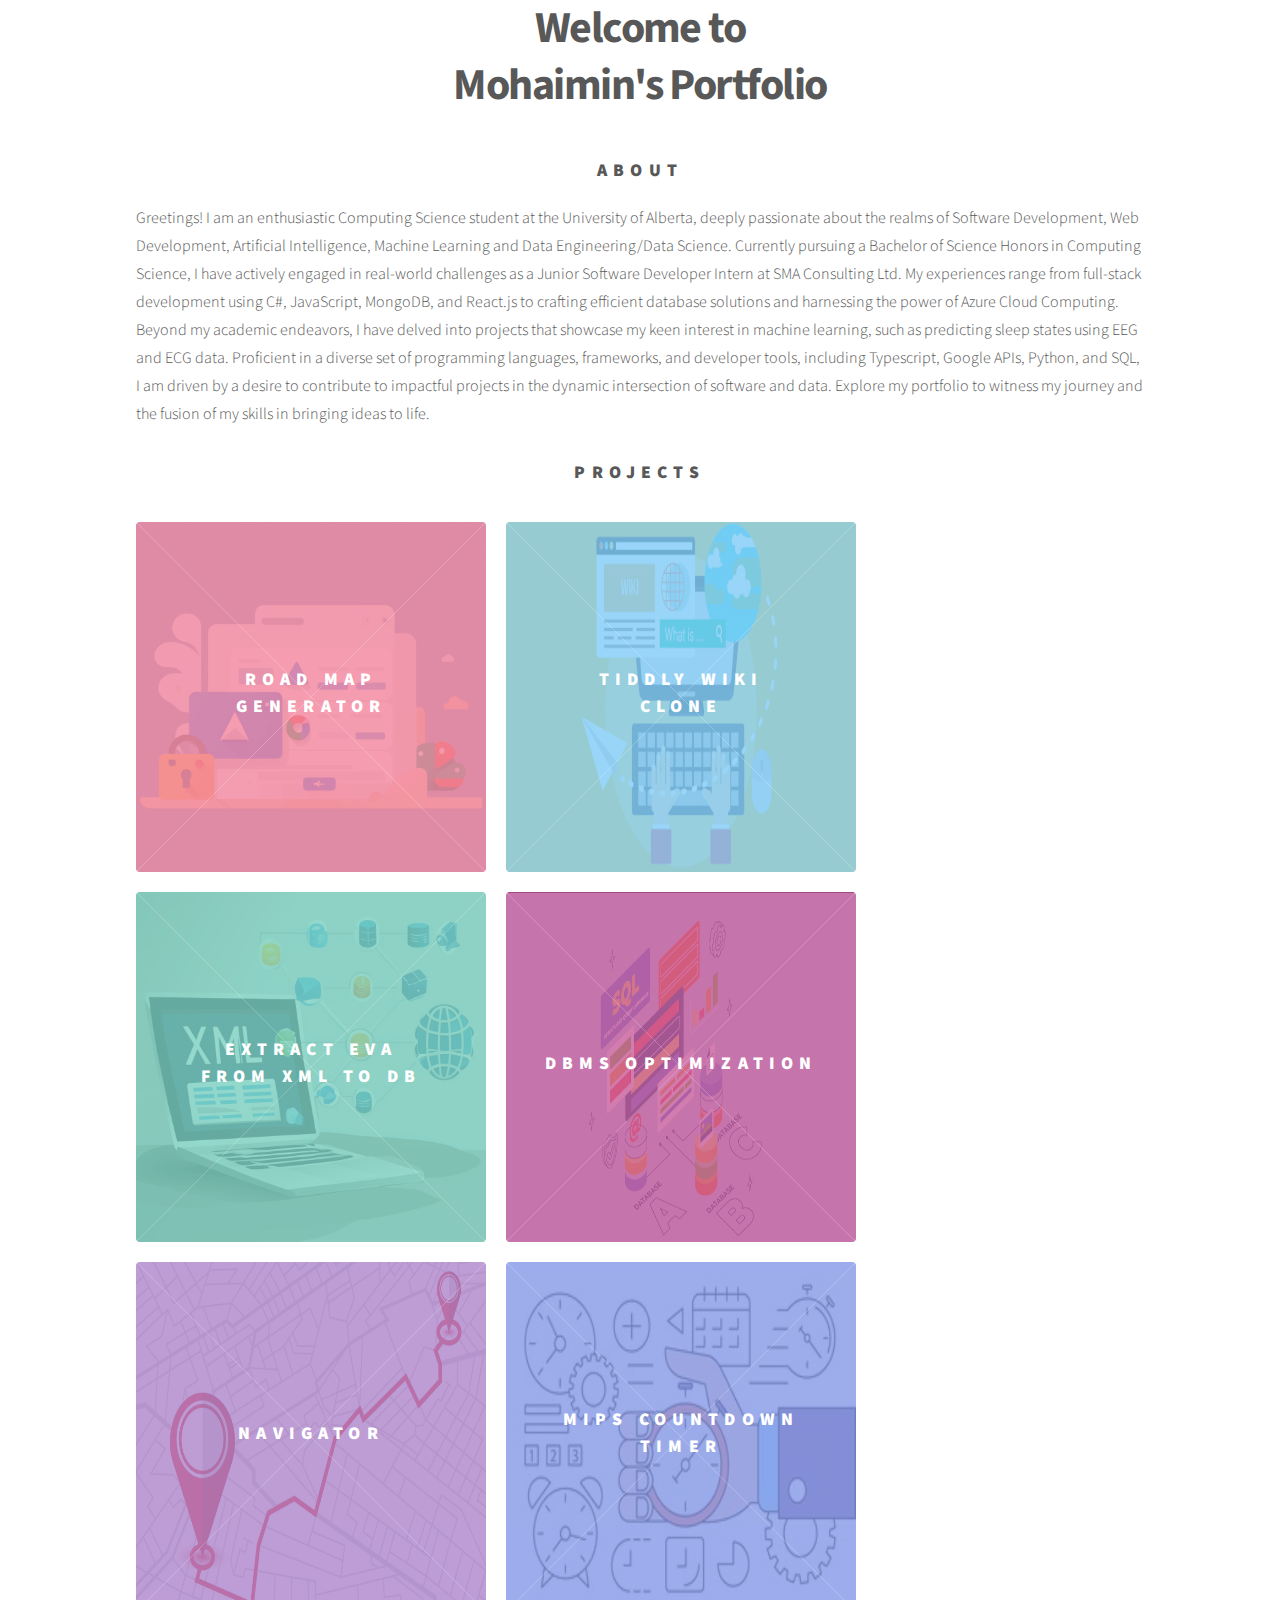
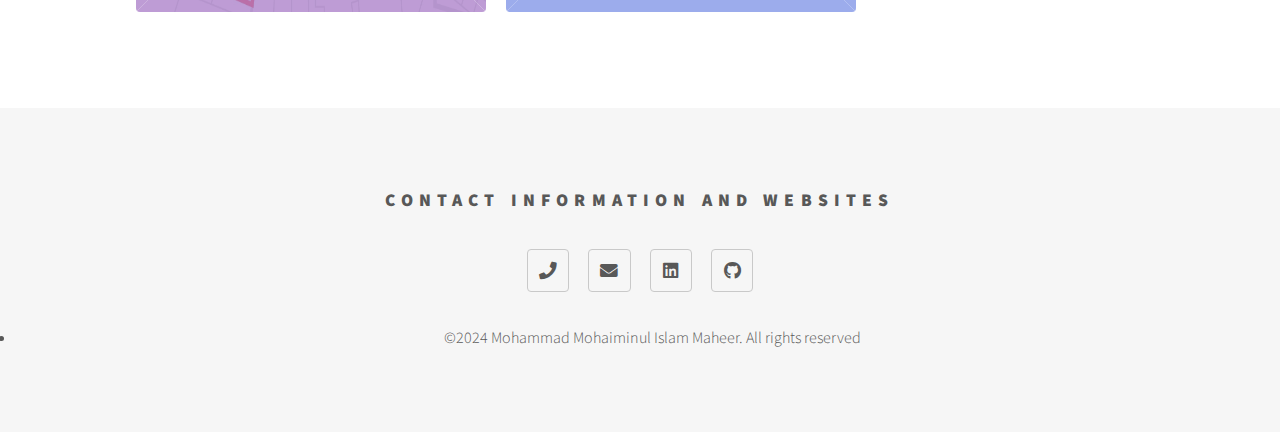
==== index.html @ c7b0212c "Add files via upload" ====
<!DOCTYPE HTML>
<html>
	<head>
		<title>Mohaimin's Portfolio</title>
		<meta charset="utf-8" />
		<meta name="viewport" content="width=device-width, initial-scale=1, user-scalable=no" />
		<link rel="stylesheet" href="assets/css/main.css" />
		<noscript><link rel="stylesheet" href="assets/css/noscript.css" /></noscript>
	</head>
	<body class="is-preload">
		<!-- Wrapper -->
			<div id="wrapper">
				<!-- Main -->
					<div id="main">
						<div class="inner">
							<header>
								<h1><center>Welcome to<br />
									Mohaimin's Portfolio</center></h1>
								<h2><center>About</center></h2>
								<p>
									Greetings! I am an enthusiastic Computing Science student at the University of Alberta, deeply passionate 
									about the realms of Software Development, Web Development, Artificial Intelligence,  Machine Learning and 
									Data Engineering/Data Science. Currently pursuing a Bachelor of Science Honors in Computing Science, I have 
									actively engaged in real-world challenges as a Junior Software Developer Intern at SMA Consulting Ltd. My 
									experiences range from full-stack development using C#, JavaScript, MongoDB, and React.js to crafting 
									efficient database solutions and harnessing the power of Azure Cloud Computing. Beyond my academic endeavors, 
									I have delved into projects that showcase my keen interest in machine learning, such as predicting sleep 
									states using EEG and ECG data. Proficient in a diverse set of programming languages, frameworks, and 
									developer tools, including Typescript, Google APIs, Python, and SQL, I am driven by a desire to contribute 
									to impactful projects in the dynamic intersection of software and data. Explore my portfolio to witness my 
									journey and the fusion of my skills in bringing ideas to life.</p>
							</header>
							<header>
								<h2><center>Projects</center></h2>
							</header>
							<section class="tiles">
								<article class="style1" style="width:350px">
									<span class="image">
										<img src="images/RoadMap1.jpeg" alt=""  height="350"/>
									</span>
									<a href="roadMap.html">
										<h2>Road Map <br />Generator</h2>
										<div class="content">
											<p> 
												This project aims to create a presentable Project Planning RoadMap on Google Slides by 
												formatting raw data from Google Sheets and extracting the necessary information. <br /> 
												Technologies: Typescript, Google API, Google OAuth, Google Marketplace, and Google Add-On.
											</p>
										</div>
									</a>
								</article>
								<article class="style2" style="width:350px">
									<span class="image">
										<img src="images/tiddlyWiki.jpeg" alt="" height="350"/>
									</span>
									<a href="tiddlyWikiClone.html">
										<h2>Tiddly Wiki <br />Clone</h2>
										<div class="content">
											<p> 
												This project involved hosting two Tiddly Wikis, a personal wiki, and a non-linear notebook, on 
												an Azure Web App. Additionally, it included automating the cloning of updates from one wiki to 
												another using a C# script. <br /> Technologies: Tiddly Wiki, Azure, C#, and the .Net framework.
											</p>
										</div>
									</a>
								</article>
								<article class="style3" style="width:350px">
									<span class="image">
										<img src="images/XMLtoDB2.jpeg" alt=""  height="350"/>
									</span>
									<a href="XMLtoDB.html">
										<h2>Extract EVA <br /> From XML To DB</h2>
										<div class="content">
											<p>
												This project focused on extracting Earned Value Analysis (EVA) from XML project files generated 
												by the Simphony App. Subsequently, the EVA data is stored in Azure Cosmos DB, accessible to 
												Azure Web Apps through a C# script.  <br /> Technologies: Technologies: C#, XML, Cosmos DB, and 
												Mongo DB API.
											</p>
										</div>
									</a>
								</article>
								<article class="style4" style="width:350px">
									<span class="image">
										<img src="images/DbmsOptimization.jpeg" alt="" height="350"/>
									</span>
									<a href="DBMSOptimisation.html">
										<h2>DBMS Optimization</h2>
										<div class="content">
											<p>
												This Database and File Management project implemented SQL for four scenarios using Python, 
												testing at uninformed, self-optimized, and user-optimized levels across three databases. 
												Subsequent data visualizations were generated from the results. <br /> Technologies: Python, 
												Sqlite3, SQL and Optimization Techiques.
											</p>
										</div>
									</a>
								</article>
								<article class="style5" style="width:350px">
									<span class="image">
										<img src="images/gps-navigator-map.jpeg" alt="" height="350"/>
									</span>
									<a href="#">
										<h2>Navigator</h2>
										<div class="content">
											<p>In Progress...</p>
										</div>
									</a>
								</article>
								<article class="style6" style="width:350px">
									<span class="image">
										<img src="images/countdown.jpeg" alt="" height="350"/>
									</span>
									<a href="#">
										<h2>MIPS Countdown Timer</h2>
										<div class="content">
											<p>In Progress..</p>
										</div>
									</a>
								</article>
							</section>
						</div>
					</div>

				<!-- Footer -->
					<footer id="footer">
						<center>
						<div class="inner">
							<section>
								<h2>Contact Information And Websites</h2>
								<ul class="icons">
									<li><a href="tel:+17806953570" class="icon solid style2 fa-phone"><span class="label">Phone</span></a></li>
									<li><a href="mailto:mmaheer@ualberta.ca" class="icon solid style2 fa-envelope"><span class="label">Email</span></a></li>
									<li><a href="http://www.linkedin.com/in/mmaheer" class="icon brands style2 fa-linkedin"><span class="label">LinkedIn</span></a></li>
									<li><a href="https://github.com/Maheer1207" class="icon brands style2 fa-github"><span class="label">GitHub</span></a></li>
								</ul>
							</section>
							<ul class="copyright">
								<li>&copy;2024 Mohammad Mohaiminul Islam Maheer. All rights reserved</li>
							</ul>
						</center>
						</div>
					</footer>

			</div>

		<!-- Scripts -->
			<script src="assets/js/jquery.min.js"></script>
			<script src="assets/js/browser.min.js"></script>
			<script src="assets/js/breakpoints.min.js"></script>
			<script src="assets/js/util.js"></script>
			<script src="assets/js/main.js"></script>

	</body>
</html>
---- assets/css/main.css ----
@import url(fontawesome-all.min.css);
@import url("https://fonts.googleapis.com/css?family=Source+Sans+Pro:300,700,900");

/*
	Phantom by HTML5 UP
	html5up.net | @ajlkn
	Free for personal and commercial use under the CCA 3.0 license (html5up.net/license)
*/

html, body, div, span, applet, object,
iframe, h1, h2, h3, h4, h5, h6, p, blockquote,
pre, a, abbr, acronym, address, big, cite,
code, del, dfn, em, img, ins, kbd, q, s, samp,
small, strike, strong, sub, sup, tt, var, b,
u, i, center, dl, dt, dd, ol, ul, li, fieldset,
form, label, legend, table, caption, tbody,
tfoot, thead, tr, th, td, article, aside,
canvas, details, embed, figure, figcaption,
footer, header, hgroup, menu, nav, output, ruby,
section, summary, time, mark, audio, video {
	margin: 0;
	padding: 0;
	border: 0;
	font-size: 100%;
	font: inherit;
	vertical-align: baseline;}

article, aside, details, figcaption, figure,
footer, header, hgroup, menu, nav, section {
	display: block;}

body {
	line-height: 1;
}

ol, ul {
	list-style: none;
}

blockquote, q {
	quotes: none;
}

	blockquote:before, blockquote:after, q:before, q:after {
		content: '';
		content: none;
	}

table {
	border-collapse: collapse;
	border-spacing: 0;
}

body {
	-webkit-text-size-adjust: none;
}

mark {
	background-color: transparent;
	color: inherit;
}

input::-moz-focus-inner {
	border: 0;
	padding: 0;
}

input, select, textarea {
	-moz-appearance: none;
	-webkit-appearance: none;
	-ms-appearance: none;
	appearance: none;
}

/* Basic */

	@-ms-viewport {
		width: device-width;
	}

	body {
		-ms-overflow-style: scrollbar;
	}

	@media screen and (max-width: 480px) {

		html, body {
			min-width: 320px;
		}

	}

	html {
		box-sizing: border-box;
	}

	*, *:before, *:after {
		box-sizing: inherit;
	}

	body {
		background: #ffffff;
	}

		body.is-preload *, body.is-preload *:before, body.is-preload *:after {
			-moz-animation: none !important;
			-webkit-animation: none !important;
			-ms-animation: none !important;
			animation: none !important;
			-moz-transition: none !important;
			-webkit-transition: none !important;
			-ms-transition: none !important;
			transition: none !important;
		}

/* Type */

	body, input, select, textarea {
		color: #585858;
		font-family: "Source Sans Pro", Helvetica, sans-serif;
		font-size: 16pt;
		font-weight: 300;
		line-height: 1.75;
	}

		@media screen and (max-width: 1680px) {

			body, input, select, textarea {
				font-size: 14pt;
			}

		}

		@media screen and (max-width: 1280px) {

			body, input, select, textarea {
				font-size: 12pt;
			}

		}

	a {
		-moz-transition: border-bottom-color 0.2s ease, color 0.2s ease;
		-webkit-transition: border-bottom-color 0.2s ease, color 0.2s ease;
		-ms-transition: border-bottom-color 0.2s ease, color 0.2s ease;
		transition: border-bottom-color 0.2s ease, color 0.2s ease;
		text-decoration: none;
		color: #585858;
		border-bottom: dotted 1px rgba(88, 88, 88, 0.5);
	}

		a:hover {
			border-bottom-color: transparent;
			color: #f2849e !important;
		}

	strong, b {
		font-weight: 900;
	}

	em, i {
		font-style: italic;
	}

	p {
		margin: 0 0 2em 0;
	}

	h1 {
		font-size: 2.75em;
		font-weight: 700;
		line-height: 1.3;
		margin: 0 0 1em 0;
		letter-spacing: -0.035em;
	}

		h1 a {
			color: inherit;
		}

		@media screen and (max-width: 736px) {

			h1 {
				font-size: 2em;
				margin: 0 0 1em 0;
			}

		}

		@media screen and (max-width: 360px) {

			h1 {
				font-size: 1.75em;
			}

		}

	h2, h3, h4, h5, h6 {
		font-weight: 900;
		line-height: 1.5;
		margin: 0 0 2em 0;
		text-transform: uppercase;
		letter-spacing: 0.35em;
	}

		h2 a, h3 a, h4 a, h5 a, h6 a {
			color: inherit;
		}

	h2 {
		font-size: 1.1em;
	}

	h3 {
		font-size: 1em;
	}

	h4 {
		font-size: 0.8em;
	}

	h5 {
		font-size: 0.8em;
	}

	h6 {
		font-size: 0.8em;
	}

	@media screen and (max-width: 980px) {

		h1 br, h2 br, h3 br, h4 br, h5 br, h6 br {
			display: none;
		}

	}

	@media screen and (max-width: 736px) {

		h2 {
			font-size: 1em;
		}

		h3 {
			font-size: 0.8em;
		}

	}

	sub {
		font-size: 0.8em;
		position: relative;
		top: 0.5em;
	}

	sup {
		font-size: 0.8em;
		position: relative;
		top: -0.5em;
	}

	blockquote {
		border-left: solid 4px #c9c9c9;
		font-style: italic;
		margin: 0 0 2em 0;
		padding: 0.5em 0 0.5em 2em;
	}

	code {
		background: rgba(144, 144, 144, 0.075);
		border-radius: 4px;
		border: solid 1px #c9c9c9;
		font-family: "Courier New", monospace;
		font-size: 0.9em;
		margin: 0 0.25em;
		padding: 0.25em 0.65em;
	}

	pre {
		-webkit-overflow-scrolling: touch;
		font-family: "Courier New", monospace;
		font-size: 0.9em;
		margin: 0 0 2em 0;
	}

		pre code {
			display: block;
			line-height: 1.75;
			padding: 1em 1.5em;
			overflow-x: auto;
		}

	hr {
		border: 0;
		border-bottom: solid 1px #c9c9c9;
		margin: 2em 0;
	}

		hr.major {
			margin: 3em 0;
		}

	.align-left {
		text-align: left;
	}

	.align-center {
		text-align: center;
	}

	.align-right {
		text-align: right;
	}

/* Row */

	.row {
		display: flex;
		flex-wrap: wrap;
		box-sizing: border-box;
		align-items: stretch;
	}

		.row > * {
			box-sizing: border-box;
		}

		.row.gtr-uniform > * > :last-child {
			margin-bottom: 0;
		}

		.row.aln-left {
			justify-content: flex-start;
		}

		.row.aln-center {
			justify-content: center;
		}

		.row.aln-right {
			justify-content: flex-end;
		}

		.row.aln-top {
			align-items: flex-start;
		}

		.row.aln-middle {
			align-items: center;
		}

		.row.aln-bottom {
			align-items: flex-end;
		}

		.row > .imp {
			order: -1;
		}

		.row > .col-1 {
			width: 8.33333%;
		}

		.row > .off-1 {
			margin-left: 8.33333%;
		}

		.row > .col-2 {
			width: 16.66667%;
		}

		.row > .off-2 {
			margin-left: 16.66667%;
		}

		.row > .col-3 {
			width: 25%;
		}

		.row > .off-3 {
			margin-left: 25%;
		}

		.row > .col-4 {
			width: 33.33333%;
		}

		.row > .off-4 {
			margin-left: 33.33333%;
		}

		.row > .col-5 {
			width: 41.66667%;
		}

		.row > .off-5 {
			margin-left: 41.66667%;
		}

		.row > .col-6 {
			width: 50%;
		}

		.row > .off-6 {
			margin-left: 50%;
		}

		.row > .col-7 {
			width: 58.33333%;
		}

		.row > .off-7 {
			margin-left: 58.33333%;
		}

		.row > .col-8 {
			width: 66.66667%;
		}

		.row > .off-8 {
			margin-left: 66.66667%;
		}

		.row > .col-9 {
			width: 75%;
		}

		.row > .off-9 {
			margin-left: 75%;
		}

		.row > .col-10 {
			width: 83.33333%;
		}

		.row > .off-10 {
			margin-left: 83.33333%;
		}

		.row > .col-11 {
			width: 91.66667%;
		}

		.row > .off-11 {
			margin-left: 91.66667%;
		}

		.row > .col-12 {
			width: 100%;
		}

		.row > .off-12 {
			margin-left: 100%;
		}

		.row.gtr-0 {
			margin-top: 0;
			margin-left: 0em;
		}

			.row.gtr-0 > * {
				padding: 0 0 0 0em;
			}

			.row.gtr-0.gtr-uniform {
				margin-top: 0em;
			}

				.row.gtr-0.gtr-uniform > * {
					padding-top: 0em;
				}

		.row.gtr-25 {
			margin-top: 0;
			margin-left: -0.5em;
		}

			.row.gtr-25 > * {
				padding: 0 0 0 0.5em;
			}

			.row.gtr-25.gtr-uniform {
				margin-top: -0.5em;
			}

				.row.gtr-25.gtr-uniform > * {
					padding-top: 0.5em;
				}

		.row.gtr-50 {
			margin-top: 0;
			margin-left: -1em;
		}

			.row.gtr-50 > * {
				padding: 0 0 0 1em;
			}

			.row.gtr-50.gtr-uniform {
				margin-top: -1em;
			}

				.row.gtr-50.gtr-uniform > * {
					padding-top: 1em;
				}

		.row {
			margin-top: 0;
			margin-left: -2em;
		}

			.row > * {
				padding: 0 0 0 2em;
			}

			.row.gtr-uniform {
				margin-top: -2em;
			}

				.row.gtr-uniform > * {
					padding-top: 2em;
				}

		.row.gtr-150 {
			margin-top: 0;
			margin-left: -3em;
		}

			.row.gtr-150 > * {
				padding: 0 0 0 3em;
			}

			.row.gtr-150.gtr-uniform {
				margin-top: -3em;
			}

				.row.gtr-150.gtr-uniform > * {
					padding-top: 3em;
				}

		.row.gtr-200 {
			margin-top: 0;
			margin-left: -4em;
		}

			.row.gtr-200 > * {
				padding: 0 0 0 4em;
			}

			.row.gtr-200.gtr-uniform {
				margin-top: -4em;
			}

				.row.gtr-200.gtr-uniform > * {
					padding-top: 4em;
				}

		@media screen and (max-width: 1680px) {

			.row {
				display: flex;
				flex-wrap: wrap;
				box-sizing: border-box;
				align-items: stretch;
			}

				.row > * {
					box-sizing: border-box;
				}

				.row.gtr-uniform > * > :last-child {
					margin-bottom: 0;
				}

				.row.aln-left {
					justify-content: flex-start;
				}

				.row.aln-center {
					justify-content: center;
				}

				.row.aln-right {
					justify-content: flex-end;
				}

				.row.aln-top {
					align-items: flex-start;
				}

				.row.aln-middle {
					align-items: center;
				}

				.row.aln-bottom {
					align-items: flex-end;
				}

				.row > .imp-xlarge {
					order: -1;
				}

				.row > .col-1-xlarge {
					width: 8.33333%;
				}

				.row > .off-1-xlarge {
					margin-left: 8.33333%;
				}

				.row > .col-2-xlarge {
					width: 16.66667%;
				}

				.row > .off-2-xlarge {
					margin-left: 16.66667%;
				}

				.row > .col-3-xlarge {
					width: 25%;
				}

				.row > .off-3-xlarge {
					margin-left: 25%;
				}

				.row > .col-4-xlarge {
					width: 33.33333%;
				}

				.row > .off-4-xlarge {
					margin-left: 33.33333%;
				}

				.row > .col-5-xlarge {
					width: 41.66667%;
				}

				.row > .off-5-xlarge {
					margin-left: 41.66667%;
				}

				.row > .col-6-xlarge {
					width: 50%;
				}

				.row > .off-6-xlarge {
					margin-left: 50%;
				}

				.row > .col-7-xlarge {
					width: 58.33333%;
				}

				.row > .off-7-xlarge {
					margin-left: 58.33333%;
				}

				.row > .col-8-xlarge {
					width: 66.66667%;
				}

				.row > .off-8-xlarge {
					margin-left: 66.66667%;
				}

				.row > .col-9-xlarge {
					width: 75%;
				}

				.row > .off-9-xlarge {
					margin-left: 75%;
				}

				.row > .col-10-xlarge {
					width: 83.33333%;
				}

				.row > .off-10-xlarge {
					margin-left: 83.33333%;
				}

				.row > .col-11-xlarge {
					width: 91.66667%;
				}

				.row > .off-11-xlarge {
					margin-left: 91.66667%;
				}

				.row > .col-12-xlarge {
					width: 100%;
				}

				.row > .off-12-xlarge {
					margin-left: 100%;
				}

				.row.gtr-0 {
					margin-top: 0;
					margin-left: 0em;
				}

					.row.gtr-0 > * {
						padding: 0 0 0 0em;
					}

					.row.gtr-0.gtr-uniform {
						margin-top: 0em;
					}

						.row.gtr-0.gtr-uniform > * {
							padding-top: 0em;
						}

				.row.gtr-25 {
					margin-top: 0;
					margin-left: -0.5em;
				}

					.row.gtr-25 > * {
						padding: 0 0 0 0.5em;
					}

					.row.gtr-25.gtr-uniform {
						margin-top: -0.5em;
					}

						.row.gtr-25.gtr-uniform > * {
							padding-top: 0.5em;
						}

				.row.gtr-50 {
					margin-top: 0;
					margin-left: -1em;
				}

					.row.gtr-50 > * {
						padding: 0 0 0 1em;
					}

					.row.gtr-50.gtr-uniform {
						margin-top: -1em;
					}

						.row.gtr-50.gtr-uniform > * {
							padding-top: 1em;
						}

				.row {
					margin-top: 0;
					margin-left: -2em;
				}

					.row > * {
						padding: 0 0 0 2em;
					}

					.row.gtr-uniform {
						margin-top: -2em;
					}

						.row.gtr-uniform > * {
							padding-top: 2em;
						}

				.row.gtr-150 {
					margin-top: 0;
					margin-left: -3em;
				}

					.row.gtr-150 > * {
						padding: 0 0 0 3em;
					}

					.row.gtr-150.gtr-uniform {
						margin-top: -3em;
					}

						.row.gtr-150.gtr-uniform > * {
							padding-top: 3em;
						}

				.row.gtr-200 {
					margin-top: 0;
					margin-left: -4em;
				}

					.row.gtr-200 > * {
						padding: 0 0 0 4em;
					}

					.row.gtr-200.gtr-uniform {
						margin-top: -4em;
					}

						.row.gtr-200.gtr-uniform > * {
							padding-top: 4em;
						}

		}

		@media screen and (max-width: 1280px) {

			.row {
				display: flex;
				flex-wrap: wrap;
				box-sizing: border-box;
				align-items: stretch;
			}

				.row > * {
					box-sizing: border-box;
				}

				.row.gtr-uniform > * > :last-child {
					margin-bottom: 0;
				}

				.row.aln-left {
					justify-content: flex-start;
				}

				.row.aln-center {
					justify-content: center;
				}

				.row.aln-right {
					justify-content: flex-end;
				}

				.row.aln-top {
					align-items: flex-start;
				}

				.row.aln-middle {
					align-items: center;
				}

				.row.aln-bottom {
					align-items: flex-end;
				}

				.row > .imp-large {
					order: -1;
				}

				.row > .col-1-large {
					width: 8.33333%;
				}

				.row > .off-1-large {
					margin-left: 8.33333%;
				}

				.row > .col-2-large {
					width: 16.66667%;
				}

				.row > .off-2-large {
					margin-left: 16.66667%;
				}

				.row > .col-3-large {
					width: 25%;
				}

				.row > .off-3-large {
					margin-left: 25%;
				}

				.row > .col-4-large {
					width: 33.33333%;
				}

				.row > .off-4-large {
					margin-left: 33.33333%;
				}

				.row > .col-5-large {
					width: 41.66667%;
				}

				.row > .off-5-large {
					margin-left: 41.66667%;
				}

				.row > .col-6-large {
					width: 50%;
				}

				.row > .off-6-large {
					margin-left: 50%;
				}

				.row > .col-7-large {
					width: 58.33333%;
				}

				.row > .off-7-large {
					margin-left: 58.33333%;
				}

				.row > .col-8-large {
					width: 66.66667%;
				}

				.row > .off-8-large {
					margin-left: 66.66667%;
				}

				.row > .col-9-large {
					width: 75%;
				}

				.row > .off-9-large {
					margin-left: 75%;
				}

				.row > .col-10-large {
					width: 83.33333%;
				}

				.row > .off-10-large {
					margin-left: 83.33333%;
				}

				.row > .col-11-large {
					width: 91.66667%;
				}

				.row > .off-11-large {
					margin-left: 91.66667%;
				}

				.row > .col-12-large {
					width: 100%;
				}

				.row > .off-12-large {
					margin-left: 100%;
				}

				.row.gtr-0 {
					margin-top: 0;
					margin-left: 0em;
				}

					.row.gtr-0 > * {
						padding: 0 0 0 0em;
					}

					.row.gtr-0.gtr-uniform {
						margin-top: 0em;
					}

						.row.gtr-0.gtr-uniform > * {
							padding-top: 0em;
						}

				.row.gtr-25 {
					margin-top: 0;
					margin-left: -0.5em;
				}

					.row.gtr-25 > * {
						padding: 0 0 0 0.5em;
					}

					.row.gtr-25.gtr-uniform {
						margin-top: -0.5em;
					}

						.row.gtr-25.gtr-uniform > * {
							padding-top: 0.5em;
						}

				.row.gtr-50 {
					margin-top: 0;
					margin-left: -1em;
				}

					.row.gtr-50 > * {
						padding: 0 0 0 1em;
					}

					.row.gtr-50.gtr-uniform {
						margin-top: -1em;
					}

						.row.gtr-50.gtr-uniform > * {
							padding-top: 1em;
						}

				.row {
					margin-top: 0;
					margin-left: -2em;
				}

					.row > * {
						padding: 0 0 0 2em;
					}

					.row.gtr-uniform {
						margin-top: -2em;
					}

						.row.gtr-uniform > * {
							padding-top: 2em;
						}

				.row.gtr-150 {
					margin-top: 0;
					margin-left: -3em;
				}

					.row.gtr-150 > * {
						padding: 0 0 0 3em;
					}

					.row.gtr-150.gtr-uniform {
						margin-top: -3em;
					}

						.row.gtr-150.gtr-uniform > * {
							padding-top: 3em;
						}

				.row.gtr-200 {
					margin-top: 0;
					margin-left: -4em;
				}

					.row.gtr-200 > * {
						padding: 0 0 0 4em;
					}

					.row.gtr-200.gtr-uniform {
						margin-top: -4em;
					}

						.row.gtr-200.gtr-uniform > * {
							padding-top: 4em;
						}

		}

		@media screen and (max-width: 980px) {

			.row {
				display: flex;
				flex-wrap: wrap;
				box-sizing: border-box;
				align-items: stretch;
			}

				.row > * {
					box-sizing: border-box;
				}

				.row.gtr-uniform > * > :last-child {
					margin-bottom: 0;
				}

				.row.aln-left {
					justify-content: flex-start;
				}

				.row.aln-center {
					justify-content: center;
				}

				.row.aln-right {
					justify-content: flex-end;
				}

				.row.aln-top {
					align-items: flex-start;
				}

				.row.aln-middle {
					align-items: center;
				}

				.row.aln-bottom {
					align-items: flex-end;
				}

				.row > .imp-medium {
					order: -1;
				}

				.row > .col-1-medium {
					width: 8.33333%;
				}

				.row > .off-1-medium {
					margin-left: 8.33333%;
				}

				.row > .col-2-medium {
					width: 16.66667%;
				}

				.row > .off-2-medium {
					margin-left: 16.66667%;
				}

				.row > .col-3-medium {
					width: 25%;
				}

				.row > .off-3-medium {
					margin-left: 25%;
				}

				.row > .col-4-medium {
					width: 33.33333%;
				}

				.row > .off-4-medium {
					margin-left: 33.33333%;
				}

				.row > .col-5-medium {
					width: 41.66667%;
				}

				.row > .off-5-medium {
					margin-left: 41.66667%;
				}

				.row > .col-6-medium {
					width: 50%;
				}

				.row > .off-6-medium {
					margin-left: 50%;
				}

				.row > .col-7-medium {
					width: 58.33333%;
				}

				.row > .off-7-medium {
					margin-left: 58.33333%;
				}

				.row > .col-8-medium {
					width: 66.66667%;
				}

				.row > .off-8-medium {
					margin-left: 66.66667%;
				}

				.row > .col-9-medium {
					width: 75%;
				}

				.row > .off-9-medium {
					margin-left: 75%;
				}

				.row > .col-10-medium {
					width: 83.33333%;
				}

				.row > .off-10-medium {
					margin-left: 83.33333%;
				}

				.row > .col-11-medium {
					width: 91.66667%;
				}

				.row > .off-11-medium {
					margin-left: 91.66667%;
				}

				.row > .col-12-medium {
					width: 100%;
				}

				.row > .off-12-medium {
					margin-left: 100%;
				}

				.row.gtr-0 {
					margin-top: 0;
					margin-left: 0em;
				}

					.row.gtr-0 > * {
						padding: 0 0 0 0em;
					}

					.row.gtr-0.gtr-uniform {
						margin-top: 0em;
					}

						.row.gtr-0.gtr-uniform > * {
							padding-top: 0em;
						}

				.row.gtr-25 {
					margin-top: 0;
					margin-left: -0.375em;
				}

					.row.gtr-25 > * {
						padding: 0 0 0 0.375em;
					}

					.row.gtr-25.gtr-uniform {
						margin-top: -0.375em;
					}

						.row.gtr-25.gtr-uniform > * {
							padding-top: 0.375em;
						}

				.row.gtr-50 {
					margin-top: 0;
					margin-left: -0.75em;
				}

					.row.gtr-50 > * {
						padding: 0 0 0 0.75em;
					}

					.row.gtr-50.gtr-uniform {
						margin-top: -0.75em;
					}

						.row.gtr-50.gtr-uniform > * {
							padding-top: 0.75em;
						}

				.row {
					margin-top: 0;
					margin-left: -1.5em;
				}

					.row > * {
						padding: 0 0 0 1.5em;
					}

					.row.gtr-uniform {
						margin-top: -1.5em;
					}

						.row.gtr-uniform > * {
							padding-top: 1.5em;
						}

				.row.gtr-150 {
					margin-top: 0;
					margin-left: -2.25em;
				}

					.row.gtr-150 > * {
						padding: 0 0 0 2.25em;
					}

					.row.gtr-150.gtr-uniform {
						margin-top: -2.25em;
					}

						.row.gtr-150.gtr-uniform > * {
							padding-top: 2.25em;
						}

				.row.gtr-200 {
					margin-top: 0;
					margin-left: -3em;
				}

					.row.gtr-200 > * {
						padding: 0 0 0 3em;
					}

					.row.gtr-200.gtr-uniform {
						margin-top: -3em;
					}

						.row.gtr-200.gtr-uniform > * {
							padding-top: 3em;
						}

		}

		@media screen and (max-width: 736px) {

			.row {
				display: flex;
				flex-wrap: wrap;
				box-sizing: border-box;
				align-items: stretch;
			}

				.row > * {
					box-sizing: border-box;
				}

				.row.gtr-uniform > * > :last-child {
					margin-bottom: 0;
				}

				.row.aln-left {
					justify-content: flex-start;
				}

				.row.aln-center {
					justify-content: center;
				}

				.row.aln-right {
					justify-content: flex-end;
				}

				.row.aln-top {
					align-items: flex-start;
				}

				.row.aln-middle {
					align-items: center;
				}

				.row.aln-bottom {
					align-items: flex-end;
				}

				.row > .imp-small {
					order: -1;
				}

				.row > .col-1-small {
					width: 8.33333%;
				}

				.row > .off-1-small {
					margin-left: 8.33333%;
				}

				.row > .col-2-small {
					width: 16.66667%;
				}

				.row > .off-2-small {
					margin-left: 16.66667%;
				}

				.row > .col-3-small {
					width: 25%;
				}

				.row > .off-3-small {
					margin-left: 25%;
				}

				.row > .col-4-small {
					width: 33.33333%;
				}

				.row > .off-4-small {
					margin-left: 33.33333%;
				}

				.row > .col-5-small {
					width: 41.66667%;
				}

				.row > .off-5-small {
					margin-left: 41.66667%;
				}

				.row > .col-6-small {
					width: 50%;
				}

				.row > .off-6-small {
					margin-left: 50%;
				}

				.row > .col-7-small {
					width: 58.33333%;
				}

				.row > .off-7-small {
					margin-left: 58.33333%;
				}

				.row > .col-8-small {
					width: 66.66667%;
				}

				.row > .off-8-small {
					margin-left: 66.66667%;
				}

				.row > .col-9-small {
					width: 75%;
				}

				.row > .off-9-small {
					margin-left: 75%;
				}

				.row > .col-10-small {
					width: 83.33333%;
				}

				.row > .off-10-small {
					margin-left: 83.33333%;
				}

				.row > .col-11-small {
					width: 91.66667%;
				}

				.row > .off-11-small {
					margin-left: 91.66667%;
				}

				.row > .col-12-small {
					width: 100%;
				}

				.row > .off-12-small {
					margin-left: 100%;
				}

				.row.gtr-0 {
					margin-top: 0;
					margin-left: 0em;
				}

					.row.gtr-0 > * {
						padding: 0 0 0 0em;
					}

					.row.gtr-0.gtr-uniform {
						margin-top: 0em;
					}

						.row.gtr-0.gtr-uniform > * {
							padding-top: 0em;
						}

				.row.gtr-25 {
					margin-top: 0;
					margin-left: -0.25em;
				}

					.row.gtr-25 > * {
						padding: 0 0 0 0.25em;
					}

					.row.gtr-25.gtr-uniform {
						margin-top: -0.25em;
					}

						.row.gtr-25.gtr-uniform > * {
							padding-top: 0.25em;
						}

				.row.gtr-50 {
					margin-top: 0;
					margin-left: -0.5em;
				}

					.row.gtr-50 > * {
						padding: 0 0 0 0.5em;
					}

					.row.gtr-50.gtr-uniform {
						margin-top: -0.5em;
					}

						.row.gtr-50.gtr-uniform > * {
							padding-top: 0.5em;
						}

				.row {
					margin-top: 0;
					margin-left: -1em;
				}

					.row > * {
						padding: 0 0 0 1em;
					}

					.row.gtr-uniform {
						margin-top: -1em;
					}

						.row.gtr-uniform > * {
							padding-top: 1em;
						}

				.row.gtr-150 {
					margin-top: 0;
					margin-left: -1.5em;
				}

					.row.gtr-150 > * {
						padding: 0 0 0 1.5em;
					}

					.row.gtr-150.gtr-uniform {
						margin-top: -1.5em;
					}

						.row.gtr-150.gtr-uniform > * {
							padding-top: 1.5em;
						}

				.row.gtr-200 {
					margin-top: 0;
					margin-left: -2em;
				}

					.row.gtr-200 > * {
						padding: 0 0 0 2em;
					}

					.row.gtr-200.gtr-uniform {
						margin-top: -2em;
					}

						.row.gtr-200.gtr-uniform > * {
							padding-top: 2em;
						}

		}

		@media screen and (max-width: 480px) {

			.row {
				display: flex;
				flex-wrap: wrap;
				box-sizing: border-box;
				align-items: stretch;
			}

				.row > * {
					box-sizing: border-box;
				}

				.row.gtr-uniform > * > :last-child {
					margin-bottom: 0;
				}

				.row.aln-left {
					justify-content: flex-start;
				}

				.row.aln-center {
					justify-content: center;
				}

				.row.aln-right {
					justify-content: flex-end;
				}

				.row.aln-top {
					align-items: flex-start;
				}

				.row.aln-middle {
					align-items: center;
				}

				.row.aln-bottom {
					align-items: flex-end;
				}

				.row > .imp-xsmall {
					order: -1;
				}

				.row > .col-1-xsmall {
					width: 8.33333%;
				}

				.row > .off-1-xsmall {
					margin-left: 8.33333%;
				}

				.row > .col-2-xsmall {
					width: 16.66667%;
				}

				.row > .off-2-xsmall {
					margin-left: 16.66667%;
				}

				.row > .col-3-xsmall {
					width: 25%;
				}

				.row > .off-3-xsmall {
					margin-left: 25%;
				}

				.row > .col-4-xsmall {
					width: 33.33333%;
				}

				.row > .off-4-xsmall {
					margin-left: 33.33333%;
				}

				.row > .col-5-xsmall {
					width: 41.66667%;
				}

				.row > .off-5-xsmall {
					margin-left: 41.66667%;
				}

				.row > .col-6-xsmall {
					width: 50%;
				}

				.row > .off-6-xsmall {
					margin-left: 50%;
				}

				.row > .col-7-xsmall {
					width: 58.33333%;
				}

				.row > .off-7-xsmall {
					margin-left: 58.33333%;
				}

				.row > .col-8-xsmall {
					width: 66.66667%;
				}

				.row > .off-8-xsmall {
					margin-left: 66.66667%;
				}

				.row > .col-9-xsmall {
					width: 75%;
				}

				.row > .off-9-xsmall {
					margin-left: 75%;
				}

				.row > .col-10-xsmall {
					width: 83.33333%;
				}

				.row > .off-10-xsmall {
					margin-left: 83.33333%;
				}

				.row > .col-11-xsmall {
					width: 91.66667%;
				}

				.row > .off-11-xsmall {
					margin-left: 91.66667%;
				}

				.row > .col-12-xsmall {
					width: 100%;
				}

				.row > .off-12-xsmall {
					margin-left: 100%;
				}

				.row.gtr-0 {
					margin-top: 0;
					margin-left: 0em;
				}

					.row.gtr-0 > * {
						padding: 0 0 0 0em;
					}

					.row.gtr-0.gtr-uniform {
						margin-top: 0em;
					}

						.row.gtr-0.gtr-uniform > * {
							padding-top: 0em;
						}

				.row.gtr-25 {
					margin-top: 0;
					margin-left: -0.25em;
				}

					.row.gtr-25 > * {
						padding: 0 0 0 0.25em;
					}

					.row.gtr-25.gtr-uniform {
						margin-top: -0.25em;
					}

						.row.gtr-25.gtr-uniform > * {
							padding-top: 0.25em;
						}

				.row.gtr-50 {
					margin-top: 0;
					margin-left: -0.5em;
				}

					.row.gtr-50 > * {
						padding: 0 0 0 0.5em;
					}

					.row.gtr-50.gtr-uniform {
						margin-top: -0.5em;
					}

						.row.gtr-50.gtr-uniform > * {
							padding-top: 0.5em;
						}

				.row {
					margin-top: 0;
					margin-left: -1em;
				}

					.row > * {
						padding: 0 0 0 1em;
					}

					.row.gtr-uniform {
						margin-top: -1em;
					}

						.row.gtr-uniform > * {
							padding-top: 1em;
						}

				.row.gtr-150 {
					margin-top: 0;
					margin-left: -1.5em;
				}

					.row.gtr-150 > * {
						padding: 0 0 0 1.5em;
					}

					.row.gtr-150.gtr-uniform {
						margin-top: -1.5em;
					}

						.row.gtr-150.gtr-uniform > * {
							padding-top: 1.5em;
						}

				.row.gtr-200 {
					margin-top: 0;
					margin-left: -2em;
				}

					.row.gtr-200 > * {
						padding: 0 0 0 2em;
					}

					.row.gtr-200.gtr-uniform {
						margin-top: -2em;
					}

						.row.gtr-200.gtr-uniform > * {
							padding-top: 2em;
						}

		}

/* Section/Article */

	section.special, article.special {
		text-align: center;
	}

	header p {
		margin-top: -1em;
	}

	@media screen and (max-width: 736px) {

		header p {
			margin-top: 0;
		}

	}

/* Icon */

	.icon {
		text-decoration: none;
		border-bottom: none;
		position: relative;
	}

		.icon:before {
			-moz-osx-font-smoothing: grayscale;
			-webkit-font-smoothing: antialiased;
			display: inline-block;
			font-style: normal;
			font-variant: normal;
			text-rendering: auto;
			line-height: 1;
			text-transform: none !important;
			font-family: 'Font Awesome 5 Free';
			font-weight: 400;
		}

		.icon > .label {
			display: none;
		}

		.icon:before {
			line-height: inherit;
		}

		.icon.solid:before {
			font-weight: 900;
		}

		.icon.brands:before {
			font-family: 'Font Awesome 5 Brands';
		}

		.icon.style2 {
			-moz-transition: background-color 0.2s ease-in-out, color 0.2s ease-in-out, border-color 0.2s ease-in-out;
			-webkit-transition: background-color 0.2s ease-in-out, color 0.2s ease-in-out, border-color 0.2s ease-in-out;
			-ms-transition: background-color 0.2s ease-in-out, color 0.2s ease-in-out, border-color 0.2s ease-in-out;
			transition: background-color 0.2s ease-in-out, color 0.2s ease-in-out, border-color 0.2s ease-in-out;
			background-color: transparent;
			border: solid 1px #c9c9c9;
			border-radius: 4px;
			width: 2.65em;
			height: 2.65em;
			display: inline-block;
			text-align: center;
			line-height: 2.65em;
			color: inherit;
		}

			.icon.style2:before {
				font-size: 1.1em;
			}

			.icon.style2:hover {
				color: #f2849e;
				border-color: #f2849e;
			}

			.icon.style2:active {
				background-color: rgba(242, 132, 158, 0.1);
			}

/* List */

	ol {
		list-style: decimal;
		margin: 0 0 2em 0;
		padding-left: 1.25em;
	}

		ol li {
			padding-left: 0.25em;
		}

	ul {
		list-style: disc;
		margin: 0 0 2em 0;
		padding-left: 1em;
	}

		ul li {
			padding-left: 0.5em;
		}

		ul.alt {
			list-style: none;
			padding-left: 0;
		}

			ul.alt li {
				border-top: solid 1px #c9c9c9;
				padding: 0.5em 0;
			}

				ul.alt li:first-child {
					border-top: 0;
					padding-top: 0;
				}

	dl {
		margin: 0 0 2em 0;
	}

		dl dt {
			display: block;
			font-weight: 900;
			margin: 0 0 1em 0;
		}

		dl dd {
			margin-left: 2em;
		}

/* Actions */

	ul.actions {
		display: -moz-flex;
		display: -webkit-flex;
		display: -ms-flex;
		display: flex;
		cursor: default;
		list-style: none;
		margin-left: -1em;
		padding-left: 0;
	}

		ul.actions li {
			padding: 0 0 0 1em;
			vertical-align: middle;
		}

		ul.actions.special {
			-moz-justify-content: center;
			-webkit-justify-content: center;
			-ms-justify-content: center;
			justify-content: center;
			width: 100%;
			margin-left: 0;
		}

			ul.actions.special li:first-child {
				padding-left: 0;
			}

		ul.actions.stacked {
			-moz-flex-direction: column;
			-webkit-flex-direction: column;
			-ms-flex-direction: column;
			flex-direction: column;
			margin-left: 0;
		}

			ul.actions.stacked li {
				padding: 1.3em 0 0 0;
			}

				ul.actions.stacked li:first-child {
					padding-top: 0;
				}

		ul.actions.fit {
			width: calc(100% + 1em);
		}

			ul.actions.fit li {
				-moz-flex-grow: 1;
				-webkit-flex-grow: 1;
				-ms-flex-grow: 1;
				flex-grow: 1;
				-moz-flex-shrink: 1;
				-webkit-flex-shrink: 1;
				-ms-flex-shrink: 1;
				flex-shrink: 1;
				width: 100%;
			}

				ul.actions.fit li > * {
					width: 100%;
				}

			ul.actions.fit.stacked {
				width: 100%;
			}

		@media screen and (max-width: 480px) {

			ul.actions:not(.fixed) {
				-moz-flex-direction: column;
				-webkit-flex-direction: column;
				-ms-flex-direction: column;
				flex-direction: column;
				margin-left: 0;
				width: 100% !important;
			}

				ul.actions:not(.fixed) li {
					-moz-flex-grow: 1;
					-webkit-flex-grow: 1;
					-ms-flex-grow: 1;
					flex-grow: 1;
					-moz-flex-shrink: 1;
					-webkit-flex-shrink: 1;
					-ms-flex-shrink: 1;
					flex-shrink: 1;
					padding: 1em 0 0 0;
					text-align: center;
					width: 100%;
				}

					ul.actions:not(.fixed) li > * {
						width: 100%;
					}

					ul.actions:not(.fixed) li:first-child {
						padding-top: 0;
					}

					ul.actions:not(.fixed) li input[type="submit"],
					ul.actions:not(.fixed) li input[type="reset"],
					ul.actions:not(.fixed) li input[type="button"],
					ul.actions:not(.fixed) li button,
					ul.actions:not(.fixed) li .button {
						width: 100%;
					}

						ul.actions:not(.fixed) li input[type="submit"].icon:before,
						ul.actions:not(.fixed) li input[type="reset"].icon:before,
						ul.actions:not(.fixed) li input[type="button"].icon:before,
						ul.actions:not(.fixed) li button.icon:before,
						ul.actions:not(.fixed) li .button.icon:before {
							margin-left: -0.5rem;
						}

		}

/* Icons */

	ul.icons {
		cursor: default;
		list-style: none;
		padding-left: 0;
		margin: -1em 0 2em -1em;
	}

		ul.icons li {
			display: inline-block;
			padding: 1em 0 0 1em;
		}

/* Form */

	form {
		margin: 0 0 2em 0;
		overflow-x: hidden;
	}

		form > :last-child {
			margin-bottom: 0;
		}

		form > .fields {
			display: -moz-flex;
			display: -webkit-flex;
			display: -ms-flex;
			display: flex;
			-moz-flex-wrap: wrap;
			-webkit-flex-wrap: wrap;
			-ms-flex-wrap: wrap;
			flex-wrap: wrap;
			width: calc(100% + 3em);
			margin: -1.5em 0 2em -1.5em;
		}

			form > .fields > .field {
				-moz-flex-grow: 0;
				-webkit-flex-grow: 0;
				-ms-flex-grow: 0;
				flex-grow: 0;
				-moz-flex-shrink: 0;
				-webkit-flex-shrink: 0;
				-ms-flex-shrink: 0;
				flex-shrink: 0;
				padding: 1.5em 0 0 1.5em;
				width: calc(100% - 1.5em);
			}

				form > .fields > .field.half {
					width: calc(50% - 0.75em);
				}

				form > .fields > .field.third {
					width: calc(100%/3 - 0.5em);
				}

				form > .fields > .field.quarter {
					width: calc(25% - 0.375em);
				}

		@media screen and (max-width: 480px) {

			form > .fields {
				width: calc(100% + 3em);
				margin: -1.5em 0 2em -1.5em;
			}

				form > .fields > .field {
					padding: 1.5em 0 0 1.5em;
					width: calc(100% - 1.5em);
				}

					form > .fields > .field.half {
						width: calc(100% - 1.5em);
					}

					form > .fields > .field.third {
						width: calc(100% - 1.5em);
					}

					form > .fields > .field.quarter {
						width: calc(100% - 1.5em);
					}

		}

	label {
		display: block;
		font-size: 0.9em;
		font-weight: 900;
		margin: 0 0 1em 0;
	}

	input[type="text"],
	input[type="password"],
	input[type="email"],
	input[type="tel"],
	select,
	textarea {
		-moz-appearance: none;
		-webkit-appearance: none;
		-ms-appearance: none;
		appearance: none;
		background-color: transparent;
		border: none;
		border-radius: 0;
		border-bottom: solid 1px #c9c9c9;
		color: inherit;
		display: block;
		outline: 0;
		padding: 0;
		text-decoration: none;
		width: 100%;
	}

		input[type="text"]:invalid,
		input[type="password"]:invalid,
		input[type="email"]:invalid,
		input[type="tel"]:invalid,
		select:invalid,
		textarea:invalid {
			box-shadow: none;
		}

		input[type="text"]:focus,
		input[type="password"]:focus,
		input[type="email"]:focus,
		input[type="tel"]:focus,
		select:focus,
		textarea:focus {
			border-bottom-color: #f2849e;
			box-shadow: inset 0 -1px 0 0 #f2849e;
		}

	select {
		background-image: url("data:image/svg+xml;charset=utf8,%3Csvg xmlns='http://www.w3.org/2000/svg' width='40' height='40' preserveAspectRatio='none' viewBox='0 0 40 40'%3E%3Cpath d='M9.4,12.3l10.4,10.4l10.4-10.4c0.2-0.2,0.5-0.4,0.9-0.4c0.3,0,0.6,0.1,0.9,0.4l3.3,3.3c0.2,0.2,0.4,0.5,0.4,0.9 c0,0.4-0.1,0.6-0.4,0.9L20.7,31.9c-0.2,0.2-0.5,0.4-0.9,0.4c-0.3,0-0.6-0.1-0.9-0.4L4.3,17.3c-0.2-0.2-0.4-0.5-0.4-0.9 c0-0.4,0.1-0.6,0.4-0.9l3.3-3.3c0.2-0.2,0.5-0.4,0.9-0.4S9.1,12.1,9.4,12.3z' fill='%23c9c9c9' /%3E%3C/svg%3E");
		background-size: 1.25rem;
		background-repeat: no-repeat;
		background-position: calc(100% - 1rem) center;
		height: 3em;
		padding-right: 3em;
		text-overflow: ellipsis;
	}

		select option {
			background: #ffffff;
		}

		select:focus::-ms-value {
			background-color: transparent;
		}

		select::-ms-expand {
			display: none;
		}

	input[type="text"],
	input[type="password"],
	input[type="email"],
	select {
		height: 3em;
	}

	textarea {
		padding: 0;
		min-height: 3.75em;
	}

	input[type="checkbox"],
	input[type="radio"] {
		-moz-appearance: none;
		-webkit-appearance: none;
		-ms-appearance: none;
		appearance: none;
		display: block;
		float: left;
		margin-right: -2em;
		opacity: 0;
		width: 1em;
		z-index: -1;
	}

		input[type="checkbox"] + label,
		input[type="radio"] + label {
			text-decoration: none;
			color: #585858;
			cursor: pointer;
			display: inline-block;
			font-size: 1em;
			font-weight: 300;
			padding-left: 2.55em;
			padding-right: 0.75em;
			position: relative;
		}

			input[type="checkbox"] + label:before,
			input[type="radio"] + label:before {
				-moz-osx-font-smoothing: grayscale;
				-webkit-font-smoothing: antialiased;
				display: inline-block;
				font-style: normal;
				font-variant: normal;
				text-rendering: auto;
				line-height: 1;
				text-transform: none !important;
				font-family: 'Font Awesome 5 Free';
				font-weight: 900;
			}

			input[type="checkbox"] + label:before,
			input[type="radio"] + label:before {
				border-radius: 4px;
				border: solid 1px #c9c9c9;
				content: '';
				display: inline-block;
				font-size: 0.8em;
				height: 2.25em;
				left: 0;
				line-height: 2.25em;
				position: absolute;
				text-align: center;
				top: 0;
				width: 2.25em;
			}

		input[type="checkbox"]:checked + label:before,
		input[type="radio"]:checked + label:before {
			background: #585858;
			border-color: #585858;
			color: #ffffff;
			content: '\f00c';
		}

		input[type="checkbox"]:focus + label:before,
		input[type="radio"]:focus + label:before {
			border-color: #f2849e;
			box-shadow: 0 0 0 1px #f2849e;
		}

	input[type="checkbox"] + label:before {
		border-radius: 4px;
	}

	input[type="radio"] + label:before {
		border-radius: 100%;
	}

/* Box */

	.box {
		border-radius: 4px;
		border: solid 1px #c9c9c9;
		margin-bottom: 2em;
		padding: 1.5em;
	}

		.box > :last-child,
		.box > :last-child > :last-child,
		.box > :last-child > :last-child > :last-child {
			margin-bottom: 0;
		}

		.box.alt {
			border: 0;
			border-radius: 0;
			padding: 0;
		}

/* Image */

	.image {
		border-radius: 4px;
		border: 0;
		display: inline-block;
		position: relative;
	}

		.image img {
			border-radius: 4px;
			display: block;
		}

		.image.left, .image.right {
			max-width: 40%;
		}

			.image.left img, .image.right img {
				width: 100%;
			}

		.image.left {
			float: left;
			padding: 0 1.5em 1em 0;
			top: 0.25em;
		}

		.image.right {
			float: right;
			padding: 0 0 1em 1.5em;
			top: 0.25em;
		}

		.image.fit {
			display: block;
			margin: 0 0 2em 0;
			width: 100%;
		}

			.image.fit img {
				width: 100%;
			}

		.image.main {
			display: block;
			margin: 0 0 3em 0;
			width: 100%;
		}

			.image.main img {
				width: 100%;
			}

			@media screen and (max-width: 736px) {

				.image.main {
					margin: 0 0 2em 0;
				}

			}

/* Table */

	.table-wrapper {
		-webkit-overflow-scrolling: touch;
		overflow-x: auto;
	}

	table {
		margin: 0 0 2em 0;
		width: 100%;
	}

		table tbody tr {
			border: solid 1px #c9c9c9;
			border-left: 0;
			border-right: 0;
		}

			table tbody tr:nth-child(2n + 1) {
				background-color: rgba(144, 144, 144, 0.075);
			}

		table td {
			padding: 0.75em 0.75em;
		}

		table th {
			font-size: 0.9em;
			font-weight: 900;
			padding: 0 0.75em 0.75em 0.75em;
			text-align: left;
		}

		table thead {
			border-bottom: solid 2px #c9c9c9;
		}

		table tfoot {
			border-top: solid 2px #c9c9c9;
		}

		table.alt {
			border-collapse: separate;
		}

			table.alt tbody tr td {
				border: solid 1px #c9c9c9;
				border-left-width: 0;
				border-top-width: 0;
			}

				table.alt tbody tr td:first-child {
					border-left-width: 1px;
				}

			table.alt tbody tr:first-child td {
				border-top-width: 1px;
			}

			table.alt thead {
				border-bottom: 0;
			}

			table.alt tfoot {
				border-top: 0;
			}

/* Button */

	input[type="submit"],
	input[type="reset"],
	input[type="button"],
	button,
	.button {
		-moz-appearance: none;
		-webkit-appearance: none;
		-ms-appearance: none;
		appearance: none;
		-moz-transition: background-color 0.2s ease-in-out, color 0.2s ease-in-out, box-shadow 0.2s ease-in-out;
		-webkit-transition: background-color 0.2s ease-in-out, color 0.2s ease-in-out, box-shadow 0.2s ease-in-out;
		-ms-transition: background-color 0.2s ease-in-out, color 0.2s ease-in-out, box-shadow 0.2s ease-in-out;
		transition: background-color 0.2s ease-in-out, color 0.2s ease-in-out, box-shadow 0.2s ease-in-out;
		background-color: transparent;
		border-radius: 4px;
		border: 0;
		box-shadow: inset 0 0 0 2px #585858;
		color: #585858 !important;
		cursor: pointer;
		display: inline-block;
		font-size: 0.8em;
		font-weight: 900;
		height: 3.5em;
		letter-spacing: 0.35em;
		line-height: 3.45em;
		overflow: hidden;
		padding: 0 1.25em 0 1.6em;
		text-align: center;
		text-decoration: none;
		text-overflow: ellipsis;
		text-transform: uppercase;
		white-space: nowrap;
	}

		input[type="submit"].icon:before,
		input[type="reset"].icon:before,
		input[type="button"].icon:before,
		button.icon:before,
		.button.icon:before {
			margin-right: 0.5em;
		}

		input[type="submit"].fit,
		input[type="reset"].fit,
		input[type="button"].fit,
		button.fit,
		.button.fit {
			width: 100%;
		}

		input[type="submit"]:hover,
		input[type="reset"]:hover,
		input[type="button"]:hover,
		button:hover,
		.button:hover {
			color: #f2849e !important;
			box-shadow: inset 0 0 0 2px #f2849e;
		}

		input[type="submit"]:active,
		input[type="reset"]:active,
		input[type="button"]:active,
		button:active,
		.button:active {
			background-color: rgba(242, 132, 158, 0.1);
		}

		input[type="submit"].small,
		input[type="reset"].small,
		input[type="button"].small,
		button.small,
		.button.small {
			font-size: 0.6em;
		}

		input[type="submit"].large,
		input[type="reset"].large,
		input[type="button"].large,
		button.large,
		.button.large {
			font-size: 1em;
		}

		input[type="submit"].primary,
		input[type="reset"].primary,
		input[type="button"].primary,
		button.primary,
		.button.primary {
			box-shadow: none;
			background-color: #585858;
			color: #ffffff !important;
		}

			input[type="submit"].primary:hover,
			input[type="reset"].primary:hover,
			input[type="button"].primary:hover,
			button.primary:hover,
			.button.primary:hover {
				background-color: #f2849e;
			}

			input[type="submit"].primary:active,
			input[type="reset"].primary:active,
			input[type="button"].primary:active,
			button.primary:active,
			.button.primary:active {
				background-color: #ee5f81;
			}

		input[type="submit"].disabled, input[type="submit"]:disabled,
		input[type="reset"].disabled,
		input[type="reset"]:disabled,
		input[type="button"].disabled,
		input[type="button"]:disabled,
		button.disabled,
		button:disabled,
		.button.disabled,
		.button:disabled {
			pointer-events: none;
			opacity: 0.25;
		}

/* Tiles */

	.tiles {
		display: -moz-flex;
		display: -webkit-flex;
		display: -ms-flex;
		display: flex;
		-moz-flex-wrap: wrap;
		-webkit-flex-wrap: wrap;
		-ms-flex-wrap: wrap;
		flex-wrap: wrap;
		postiion: relative;
		margin: -2.5em 0 0 -2.5em;
	}

		.tiles article {
			-moz-transition: -moz-transform 0.5s ease, opacity 0.5s ease;
			-webkit-transition: -webkit-transform 0.5s ease, opacity 0.5s ease;
			-ms-transition: -ms-transform 0.5s ease, opacity 0.5s ease;
			transition: transform 0.5s ease, opacity 0.5s ease;
			position: relative;
			width: calc(33.33333% - 2.5em);
			margin: 2.5em 0 0 2.5em;
		}

			.tiles article > .image {
				-moz-transition: -moz-transform 0.5s ease;
				-webkit-transition: -webkit-transform 0.5s ease;
				-ms-transition: -ms-transform 0.5s ease;
				transition: transform 0.5s ease;
				position: relative;
				display: block;
				width: 100%;
				border-radius: 4px;
				overflow: hidden;
			}

				.tiles article > .image img {
					display: block;
					width: 100%;
				}

				.tiles article > .image:before {
					pointer-events: none;
					-moz-transition: background-color 0.5s ease, opacity 0.5s ease;
					-webkit-transition: background-color 0.5s ease, opacity 0.5s ease;
					-ms-transition: background-color 0.5s ease, opacity 0.5s ease;
					transition: background-color 0.5s ease, opacity 0.5s ease;
					content: '';
					display: block;
					position: absolute;
					top: 0;
					left: 0;
					width: 100%;
					height: 100%;
					opacity: 1.0;
					z-index: 1;
					opacity: 0.8;
				}

				.tiles article > .image:after {
					pointer-events: none;
					-moz-transition: opacity 0.5s ease;
					-webkit-transition: opacity 0.5s ease;
					-ms-transition: opacity 0.5s ease;
					transition: opacity 0.5s ease;
					content: '';
					display: block;
					position: absolute;
					top: 0;
					left: 0;
					width: 100%;
					height: 100%;
					background-image: url("data:image/svg+xml;charset=utf8,%3Csvg xmlns='http://www.w3.org/2000/svg' width='100' height='100' viewBox='0 0 100 100' preserveAspectRatio='none'%3E%3Cstyle%3Eline %7B stroke-width: 0.25px%3B stroke: %23ffffff%3B %7D%3C/style%3E%3Cline x1='0' y1='0' x2='100' y2='100' /%3E%3Cline x1='100' y1='0' x2='0' y2='100' /%3E%3C/svg%3E");
					background-position: center;
					background-repeat: no-repeat;
					background-size: 100% 100%;
					opacity: 0.25;
					z-index: 2;
				}

			.tiles article > a {
				display: -moz-flex;
				display: -webkit-flex;
				display: -ms-flex;
				display: flex;
				-moz-flex-direction: column;
				-webkit-flex-direction: column;
				-ms-flex-direction: column;
				flex-direction: column;
				-moz-align-items: center;
				-webkit-align-items: center;
				-ms-align-items: center;
				align-items: center;
				-moz-justify-content: center;
				-webkit-justify-content: center;
				-ms-justify-content: center;
				justify-content: center;
				-moz-transition: background-color 0.5s ease, -moz-transform 0.5s ease;
				-webkit-transition: background-color 0.5s ease, -webkit-transform 0.5s ease;
				-ms-transition: background-color 0.5s ease, -ms-transform 0.5s ease;
				transition: background-color 0.5s ease, transform 0.5s ease;
				position: absolute;
				top: 0;
				left: 0;
				width: 100%;
				height: 100%;
				padding: 1em;
				border-radius: 4px;
				border-bottom: 0;
				color: #ffffff;
				text-align: center;
				text-decoration: none;
				z-index: 3;
			}

				.tiles article > a > :last-child {
					margin: 0;
				}

				.tiles article > a:hover {
					color: #ffffff !important;
				}

				.tiles article > a h2 {
					margin: 0;
				}

				.tiles article > a .content {
					-moz-transition: max-height 0.5s ease, opacity 0.5s ease;
					-webkit-transition: max-height 0.5s ease, opacity 0.5s ease;
					-ms-transition: max-height 0.5s ease, opacity 0.5s ease;
					transition: max-height 0.5s ease, opacity 0.5s ease;
					width: 100%;
					max-height: 0;
					line-height: 1.5;
					margin-top: 0.35em;
					opacity: 0;
				}

					.tiles article > a .content > :last-child {
						margin-bottom: 0;
					}

			.tiles article.style1 > .image:before {
				background-color: #f2849e;
			}

			.tiles article.style2 > .image:before {
				background-color: #7ecaf6;
			}

			.tiles article.style3 > .image:before {
				background-color: #7bd0c1;
			}

			.tiles article.style4 > .image:before {
				background-color: #c75b9b;
			}

			.tiles article.style5 > .image:before {
				background-color: #ae85ca;
			}

			.tiles article.style6 > .image:before {
				background-color: #8499e7;
			}

			body:not(.is-touch) .tiles article:hover > .image {
				-moz-transform: scale(1.1);
				-webkit-transform: scale(1.1);
				-ms-transform: scale(1.1);
				transform: scale(1.1);
			}

				body:not(.is-touch) .tiles article:hover > .image:before {
					background-color: #333333;
					opacity: 0.35;
				}

				body:not(.is-touch) .tiles article:hover > .image:after {
					opacity: 0;
				}

			body:not(.is-touch) .tiles article:hover .content {
				max-height: 15em;
				opacity: 1;
			}

		* + .tiles {
			margin-top: 2em;
		}

		body.is-preload .tiles article {
			-moz-transform: scale(0.9);
			-webkit-transform: scale(0.9);
			-ms-transform: scale(0.9);
			transform: scale(0.9);
			opacity: 0;
		}

		body.is-touch .tiles article .content {
			max-height: 15em;
			opacity: 1;
		}

		@media screen and (max-width: 1280px) {

			.tiles {
				margin: -1.25em 0 0 -1.25em;
			}

				.tiles article {
					width: calc(33.33333% - 1.25em);
					margin: 1.25em 0 0 1.25em;
				}

		}

		@media screen and (max-width: 980px) {

			.tiles {
				margin: -2.5em 0 0 -2.5em;
			}

				.tiles article {
					width: calc(50% - 2.5em);
					margin: 2.5em 0 0 2.5em;
				}

		}

		@media screen and (max-width: 736px) {

			.tiles {
				margin: -1.25em 0 0 -1.25em;
			}

				.tiles article {
					width: calc(50% - 1.25em);
					margin: 1.25em 0 0 1.25em;
				}

					.tiles article:hover > .image {
						-moz-transform: scale(1.0);
						-webkit-transform: scale(1.0);
						-ms-transform: scale(1.0);
						transform: scale(1.0);
					}

		}

		@media screen and (max-width: 480px) {

			.tiles {
				margin: 0;
			}

				.tiles article {
					width: 100%;
					margin: 1.25em 0 0 0;
				}

		}

/* Header */

	#header {
		padding: 8em 0 0.1em 0 ;
	}

		#header .logo {
			display: block;
			border-bottom: 0;
			color: inherit;
			font-weight: 900;
			letter-spacing: 0.35em;
			margin: 0 0 2.5em 0;
			text-decoration: none;
			text-transform: uppercase;
			display: inline-block;
		}

			#header .logo > * {
				display: inline-block;
				vertical-align: middle;
			}

			#header .logo .symbol {
				margin-right: 0.65em;
			}

				#header .logo .symbol img {
					display: block;
					width: 2em;
					height: 2em;
				}

		#header nav {
			position: fixed;
			right: 2em;
			top: 2em;
			z-index: 10000;
		}

			#header nav ul {
				display: -moz-flex;
				display: -webkit-flex;
				display: -ms-flex;
				display: flex;
				-moz-align-items: center;
				-webkit-align-items: center;
				-ms-align-items: center;
				align-items: center;
				list-style: none;
				margin: 0;
				padding: 0;
			}

				#header nav ul li {
					display: block;
					padding: 0;
				}

					#header nav ul li a {
						display: block;
						position: relative;
						height: 3em;
						line-height: 3em;
						padding: 0 1.5em;
						background-color: rgba(255, 255, 255, 0.5);
						border-radius: 4px;
						border: 0;
						font-size: 0.8em;
						font-weight: 900;
						letter-spacing: 0.35em;
						text-transform: uppercase;
					}

					#header nav ul li a[href="#menu"] {
						-webkit-tap-highlight-color: transparent;
						width: 4em;
						text-indent: 4em;
						font-size: 1em;
						overflow: hidden;
						padding: 0;
						white-space: nowrap;
					}

						#header nav ul li a[href="#menu"]:before, #header nav ul li a[href="#menu"]:after {
							-moz-transition: opacity 0.2s ease;
							-webkit-transition: opacity 0.2s ease;
							-ms-transition: opacity 0.2s ease;
							transition: opacity 0.2s ease;
							content: '';
							display: block;
							position: absolute;
							top: 0;
							left: 0;
							width: 100%;
							height: 100%;
							background-position: center;
							background-repeat: no-repeat;
							background-size: 2em 2em;
						}

						#header nav ul li a[href="#menu"]:before {
							background-image: url("data:image/svg+xml;charset=utf8,%3Csvg xmlns='http://www.w3.org/2000/svg' width='100' height='100' viewBox='0 0 100 100' preserveAspectRatio='none'%3E%3Cstyle%3Eline %7B stroke-width: 8px%3B stroke: %23f2849e%3B %7D%3C/style%3E%3Cline x1='0' y1='25' x2='100' y2='25' /%3E%3Cline x1='0' y1='50' x2='100' y2='50' /%3E%3Cline x1='0' y1='75' x2='100' y2='75' /%3E%3C/svg%3E");
							opacity: 0;
						}

						#header nav ul li a[href="#menu"]:after {
							background-image: url("data:image/svg+xml;charset=utf8,%3Csvg xmlns='http://www.w3.org/2000/svg' width='100' height='100' viewBox='0 0 100 100' preserveAspectRatio='none'%3E%3Cstyle%3Eline %7B stroke-width: 8px%3B stroke: %23585858%3B %7D%3C/style%3E%3Cline x1='0' y1='25' x2='100' y2='25' /%3E%3Cline x1='0' y1='50' x2='100' y2='50' /%3E%3Cline x1='0' y1='75' x2='100' y2='75' /%3E%3C/svg%3E");
							opacity: 1;
						}

						#header nav ul li a[href="#menu"]:hover:before {
							opacity: 1;
						}

						#header nav ul li a[href="#menu"]:hover:after {
							opacity: 0;
						}

		@media screen and (max-width: 736px) {

			#header {
				padding: 4em 0 0.1em 0 ;
			}

				#header nav {
					right: 0.5em;
					top: 0.5em;
				}

					#header nav ul li a[href="#menu"]:before, #header nav ul li a[href="#menu"]:after {
						background-size: 1.5em 1.5em;
					}

		}

/* Menu */

	#wrapper {
		-moz-transition: opacity 0.45s ease;
		-webkit-transition: opacity 0.45s ease;
		-ms-transition: opacity 0.45s ease;
		transition: opacity 0.45s ease;
		opacity: 1;
	}

	#menu {
		-moz-transform: translateX(22em);
		-webkit-transform: translateX(22em);
		-ms-transform: translateX(22em);
		transform: translateX(22em);
		-moz-transition: -moz-transform 0.45s ease, visibility 0.45s;
		-webkit-transition: -webkit-transform 0.45s ease, visibility 0.45s;
		-ms-transition: -ms-transform 0.45s ease, visibility 0.45s;
		transition: transform 0.45s ease, visibility 0.45s;
		position: fixed;
		top: 0;
		right: 0;
		width: 22em;
		max-width: 80%;
		height: 100%;
		-webkit-overflow-scrolling: touch;
		background: #585858;
		color: #ffffff;
		cursor: default;
		visibility: hidden;
		z-index: 10002;
	}

		#menu > .inner {
			-moz-transition: opacity 0.45s ease;
			-webkit-transition: opacity 0.45s ease;
			-ms-transition: opacity 0.45s ease;
			transition: opacity 0.45s ease;
			-webkit-overflow-scrolling: touch;
			position: absolute;
			top: 0;
			left: 0;
			width: 100%;
			height: 100%;
			padding: 2.75em;
			opacity: 0;
			overflow-y: auto;
		}

			#menu > .inner > ul {
				list-style: none;
				margin: 0 0 1em 0;
				padding: 0;
			}

				#menu > .inner > ul > li {
					padding: 0;
					border-top: solid 1px rgba(255, 255, 255, 0.15);
				}

					#menu > .inner > ul > li a {
						display: block;
						padding: 1em 0;
						line-height: 1.5;
						border: 0;
						color: inherit;
					}

					#menu > .inner > ul > li:first-child {
						border-top: 0;
						margin-top: -1em;
					}

		#menu > .close {
			-moz-transition: opacity 0.45s ease, -moz-transform 0.45s ease;
			-webkit-transition: opacity 0.45s ease, -webkit-transform 0.45s ease;
			-ms-transition: opacity 0.45s ease, -ms-transform 0.45s ease;
			transition: opacity 0.45s ease, transform 0.45s ease;
			-moz-transform: scale(0.25) rotate(180deg);
			-webkit-transform: scale(0.25) rotate(180deg);
			-ms-transform: scale(0.25) rotate(180deg);
			transform: scale(0.25) rotate(180deg);
			-webkit-tap-highlight-color: transparent;
			display: block;
			position: absolute;
			top: 2em;
			left: -6em;
			width: 6em;
			text-indent: 6em;
			height: 3em;
			border: 0;
			font-size: 1em;
			opacity: 0;
			overflow: hidden;
			padding: 0;
			white-space: nowrap;
		}

			#menu > .close:before, #menu > .close:after {
				-moz-transition: opacity 0.2s ease;
				-webkit-transition: opacity 0.2s ease;
				-ms-transition: opacity 0.2s ease;
				transition: opacity 0.2s ease;
				content: '';
				display: block;
				position: absolute;
				top: 0;
				left: 0;
				width: 100%;
				height: 100%;
				background-position: center;
				background-repeat: no-repeat;
				background-size: 2em 2em;
			}

			#menu > .close:before {
				background-image: url("data:image/svg+xml;charset=utf8,%3Csvg xmlns='http://www.w3.org/2000/svg' width='100' height='100' viewBox='0 0 100 100' preserveAspectRatio='none'%3E%3Cstyle%3Eline %7B stroke-width: 8px%3B stroke: %23f2849e%3B %7D%3C/style%3E%3Cline x1='15' y1='15' x2='85' y2='85' /%3E%3Cline x1='85' y1='15' x2='15' y2='85' /%3E%3C/svg%3E");
				opacity: 0;
			}

			#menu > .close:after {
				background-image: url("data:image/svg+xml;charset=utf8,%3Csvg xmlns='http://www.w3.org/2000/svg' width='100' height='100' viewBox='0 0 100 100' preserveAspectRatio='none'%3E%3Cstyle%3Eline %7B stroke-width: 8px%3B stroke: %23585858%3B %7D%3C/style%3E%3Cline x1='15' y1='15' x2='85' y2='85' /%3E%3Cline x1='85' y1='15' x2='15' y2='85' /%3E%3C/svg%3E");
				opacity: 1;
			}

			#menu > .close:hover:before {
				opacity: 1;
			}

			#menu > .close:hover:after {
				opacity: 0;
			}

		@media screen and (max-width: 736px) {

			#menu {
				-moz-transform: translateX(16.5em);
				-webkit-transform: translateX(16.5em);
				-ms-transform: translateX(16.5em);
				transform: translateX(16.5em);
				width: 16.5em;
			}

				#menu > .inner {
					padding: 2.75em 1.5em;
				}

				#menu > .close {
					top: 0.5em;
					left: -4.25em;
					width: 4.25em;
					text-indent: 4.25em;
				}

					#menu > .close:before, #menu > .close:after {
						background-size: 1.5em 1.5em;
					}

		}

	body.is-menu-visible #wrapper {
		pointer-events: none;
		cursor: default;
		opacity: 0.25;
	}

	body.is-menu-visible #menu {
		-moz-transform: translateX(0);
		-webkit-transform: translateX(0);
		-ms-transform: translateX(0);
		transform: translateX(0);
		visibility: visible;
	}

		body.is-menu-visible #menu > * {
			opacity: 1;
		}

		body.is-menu-visible #menu .close {
			-moz-transform: scale(1.0) rotate(0deg);
			-webkit-transform: scale(1.0) rotate(0deg);
			-ms-transform: scale(1.0) rotate(0deg);
			transform: scale(1.0) rotate(0deg);
			opacity: 1;
		}

/* Main */

	#main {
		padding: 0em 0 6em 0 ;
	}

		@media screen and (max-width: 736px) {

			#main {
				padding: 0em 0 4em 0 ;
			}

		}

/* Footer */

	#footer {
		padding: 5em 0 6em 0 ;
		background-color: #f6f6f6;
	}

		#footer > .inner {
			display: -moz-flex;
			display: -webkit-flex;
			display: -ms-flex;
			display: flex;
			-moz-flex-wrap: wrap;
			-webkit-flex-wrap: wrap;
			-ms-flex-wrap: wrap;
			flex-wrap: wrap;
			-moz-flex-direction: row;
			-webkit-flex-direction: row;
			-ms-flex-direction: row;
			flex-direction: row;
		}

			#footer > .inner > * > :last-child {
				margin-bottom: 0;
			}

			#footer > .inner section:nth-child(1) {
				width: calc(66% - 2.5em);
				margin-right: 2.5em;
			}

			#footer > .inner section:nth-child(2) {
				width: calc(33% - 2.5em);
				margin-left: 2.5em;
			}

			#footer > .inner .copyright {
				width: 100%;
				padding: 0;
				margin-top: 5em;
				list-style: none;
				font-size: 0.8em;
				color: rgba(88, 88, 88, 0.5);
			}

				#footer > .inner .copyright a {
					color: inherit;
				}

				#footer > .inner .copyright li {
					display: inline-block;
					border-left: solid 1px rgba(88, 88, 88, 0.15);
					line-height: 1;
					padding: 0 0 0 1em;
					margin: 0 0 0 1em;
				}

					#footer > .inner .copyright li:first-child {
						border-left: 0;
						padding-left: 0;
						margin-left: 0;
					}

		@media screen and (max-width: 1280px) {

			#footer {
				padding: 5em 0 3em 0 ;
			}

				#footer > .inner section:nth-child(1) {
					width: calc(66% - 1.25em);
					margin-right: 1.25em;
				}

				#footer > .inner section:nth-child(2) {
					width: calc(33% - 1.25em);
					margin-left: 1.25em;
				}

		}

		@media screen and (max-width: 980px) {

			#footer > .inner section:nth-child(1) {
				width: 66%;
				margin-right: 0;
			}

			#footer > .inner section:nth-child(2) {
				width: calc(33% - 2.5em);
				margin-left: 2.5em;
			}

		}

		@media screen and (max-width: 736px) {

			#footer {
				padding: 3em 0 1em 0 ;
			}

				#footer > .inner {
					-moz-flex-direction: column;
					-webkit-flex-direction: column;
					-ms-flex-direction: column;
					flex-direction: column;
				}

					#footer > .inner section:nth-child(1) {
						width: 100%;
						margin-right: 0;
						margin: 3em 0 0 0;
					}

					#footer > .inner section:nth-child(2) {
						-moz-order: -1;
						-webkit-order: -1;
						-ms-order: -1;
						order: -1;
						width: 100%;
						margin-left: 0;
					}

					#footer > .inner .copyright {
						margin-top: 3em;
					}

		}

		@media screen and (max-width: 480px) {

			#footer > .inner .copyright {
				margin-top: 3em;
			}

				#footer > .inner .copyright li {
					border-left: 0;
					padding-left: 0;
					margin: 0.75em 0 0 0;
					display: block;
					line-height: inherit;
				}

					#footer > .inner .copyright li:first-child {
						margin-top: 0;
					}

		}

/* Wrapper */

	#wrapper > * > .inner {
		width: 100%;
		max-width: 68em;
		margin: 0 auto;
		padding: 0 2.5em;
	}

		@media screen and (max-width: 736px) {

			#wrapper > * > .inner {
				padding: 0 1.25em;
			}

		}
---- assets/css/noscript.css ----
/*
	Phantom by HTML5 UP
	html5up.net | @ajlkn
	Free for personal and commercial use under the CCA 3.0 license (html5up.net/license)
*/

/* Tiles */

	body.is-preload .tiles article {
		-moz-transform: none;
		-webkit-transform: none;
		-ms-transform: none;
		transform: none;
		opacity: 1;
	}
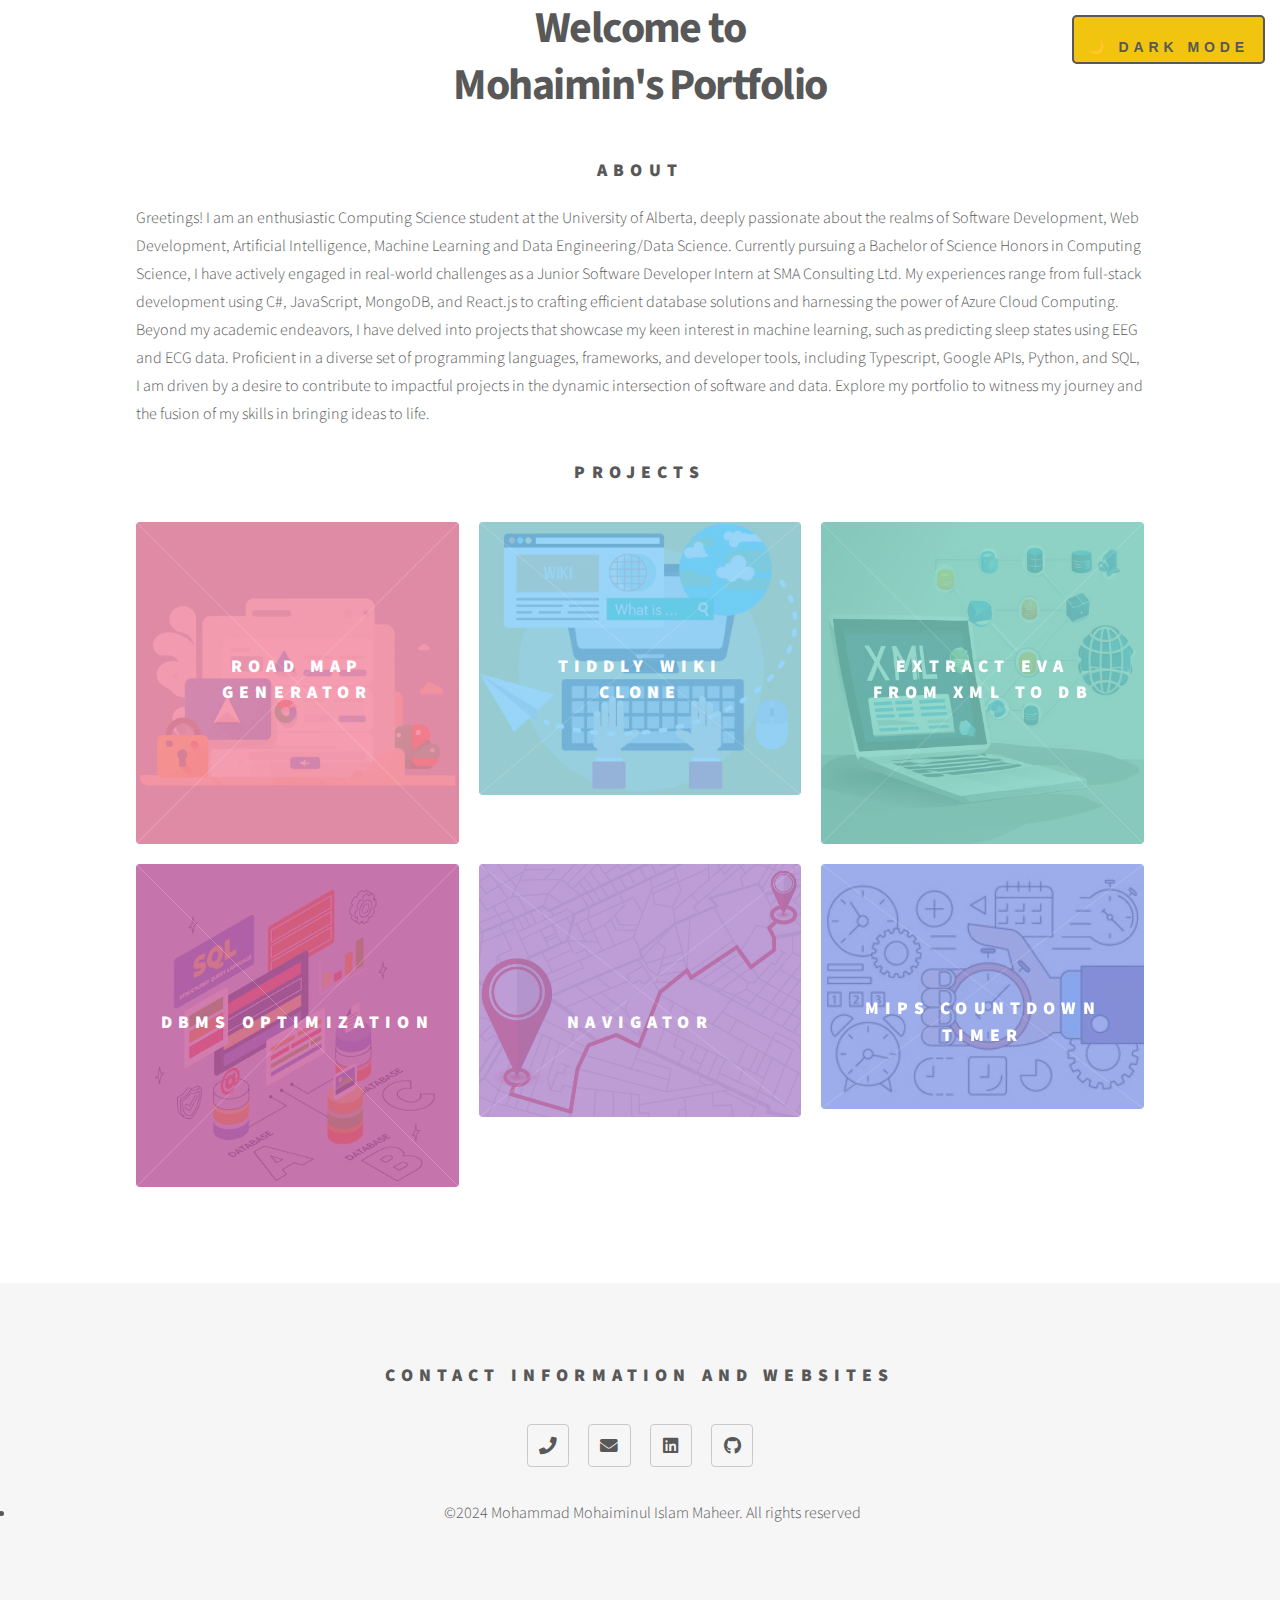
==== commit 36d9f5e9: "added dark mode" ====
--- a/index.html
+++ b/index.html
@@ -5,10 +5,12 @@
 		<meta charset="utf-8" />
 		<meta name="viewport" content="width=device-width, initial-scale=1, user-scalable=no" />
 		<link rel="stylesheet" href="assets/css/main.css" />
+		<link rel="stylesheet" href="assets/css/darkmode.css" />
 		<noscript><link rel="stylesheet" href="assets/css/noscript.css" /></noscript>
 	</head>
 	<body class="is-preload">
-		<!-- Wrapper -->
+		<button id="theme-toggle">🌙 Dark Mode</button>
+	 	<!-- Wrapper -->
 			<div id="wrapper">
 				<!-- Main -->
 					<div id="main">
@@ -34,9 +36,9 @@
 								<h2><center>Projects</center></h2>
 							</header>
 							<section class="tiles">
-								<article class="style1" style="width:350px">
+								<article class="style1">
 									<span class="image">
-										<img src="images/RoadMap1.jpeg" alt=""  height="350"/>
+										<img src="images/RoadMap1.jpeg" alt=""  />
 									</span>
 									<a href="roadMap.html">
 										<h2>Road Map <br />Generator</h2>
@@ -49,9 +51,9 @@
 										</div>
 									</a>
 								</article>
-								<article class="style2" style="width:350px">
+								<article class="style2">
 									<span class="image">
-										<img src="images/tiddlyWiki.jpeg" alt="" height="350"/>
+										<img src="images/tiddlyWiki.jpeg" alt="" />
 									</span>
 									<a href="tiddlyWikiClone.html">
 										<h2>Tiddly Wiki <br />Clone</h2>
@@ -64,9 +66,9 @@
 										</div>
 									</a>
 								</article>
-								<article class="style3" style="width:350px">
+								<article class="style3">
 									<span class="image">
-										<img src="images/XMLtoDB2.jpeg" alt=""  height="350"/>
+										<img src="images/XMLtoDB2.jpeg" alt=""  />
 									</span>
 									<a href="XMLtoDB.html">
 										<h2>Extract EVA <br /> From XML To DB</h2>
@@ -80,9 +82,9 @@
 										</div>
 									</a>
 								</article>
-								<article class="style4" style="width:350px">
+								<article class="style4">
 									<span class="image">
-										<img src="images/DbmsOptimization.jpeg" alt="" height="350"/>
+										<img src="images/DbmsOptimization.jpeg" alt="" />
 									</span>
 									<a href="DBMSOptimisation.html">
 										<h2>DBMS Optimization</h2>
@@ -96,9 +98,9 @@
 										</div>
 									</a>
 								</article>
-								<article class="style5" style="width:350px">
+								<article class="style5">
 									<span class="image">
-										<img src="images/gps-navigator-map.jpeg" alt="" height="350"/>
+										<img src="images/gps-navigator-map.jpeg" alt="" />
 									</span>
 									<a href="#">
 										<h2>Navigator</h2>
@@ -107,9 +109,9 @@
 										</div>
 									</a>
 								</article>
-								<article class="style6" style="width:350px">
+								<article class="style6">
 									<span class="image">
-										<img src="images/countdown.jpeg" alt="" height="350"/>
+										<img src="images/countdown.jpeg" alt="" />
 									</span>
 									<a href="#">
 										<h2>MIPS Countdown Timer</h2>
@@ -144,12 +146,36 @@
 
 			</div>
 
-		<!-- Scripts -->
+			<!-- Scripts -->
 			<script src="assets/js/jquery.min.js"></script>
 			<script src="assets/js/browser.min.js"></script>
 			<script src="assets/js/breakpoints.min.js"></script>
 			<script src="assets/js/util.js"></script>
 			<script src="assets/js/main.js"></script>
 
+			<!-- Dark Mode Script -->
+			<script>
+				const themeToggle = document.getElementById("theme-toggle");
+				const body = document.body;
+
+				// Check localStorage for dark mode preference
+				if (localStorage.getItem("darkMode") === "enabled") {
+					body.classList.add("dark-mode");
+					themeToggle.textContent = "☀️ Light Mode";
+				}
+
+				themeToggle.addEventListener("click", () => {
+					body.classList.toggle("dark-mode");
+					if (body.classList.contains("dark-mode")) {
+						localStorage.setItem("darkMode", "enabled");
+						themeToggle.textContent = "☀️ Light Mode";
+					} else {
+						localStorage.setItem("darkMode", "disabled");
+						themeToggle.textContent = "🌙 Dark Mode";
+					}
+				});
+			</script>
+
+
 	</body>
 </html>--- a/assets/css/darkmode.css
+++ b/assets/css/darkmode.css
@@ -0,0 +1,34 @@
+/* Dark Mode Styling */
+body.dark-mode {
+    background-color: #121212;
+    color: #ffffff;
+}
+
+/* Adjust project cards for dark mode */
+body.dark-mode .tiles article {
+    background: #222;
+    border: 1px solid #444;
+}
+
+/* Footer dark mode */
+body.dark-mode #footer {
+    background: #181818;
+}
+
+/* Dark mode button styling */
+#theme-toggle {
+    position: fixed;
+    top: 15px;
+    right: 15px;
+    padding: 8px 16px;
+    border: none;
+    background-color: #f1c40f;
+    color: #000;
+    font-size: 14px;
+    cursor: pointer;
+    border-radius: 5px;
+}
+
+#theme-toggle:hover {
+    background-color: #e67e22;
+}
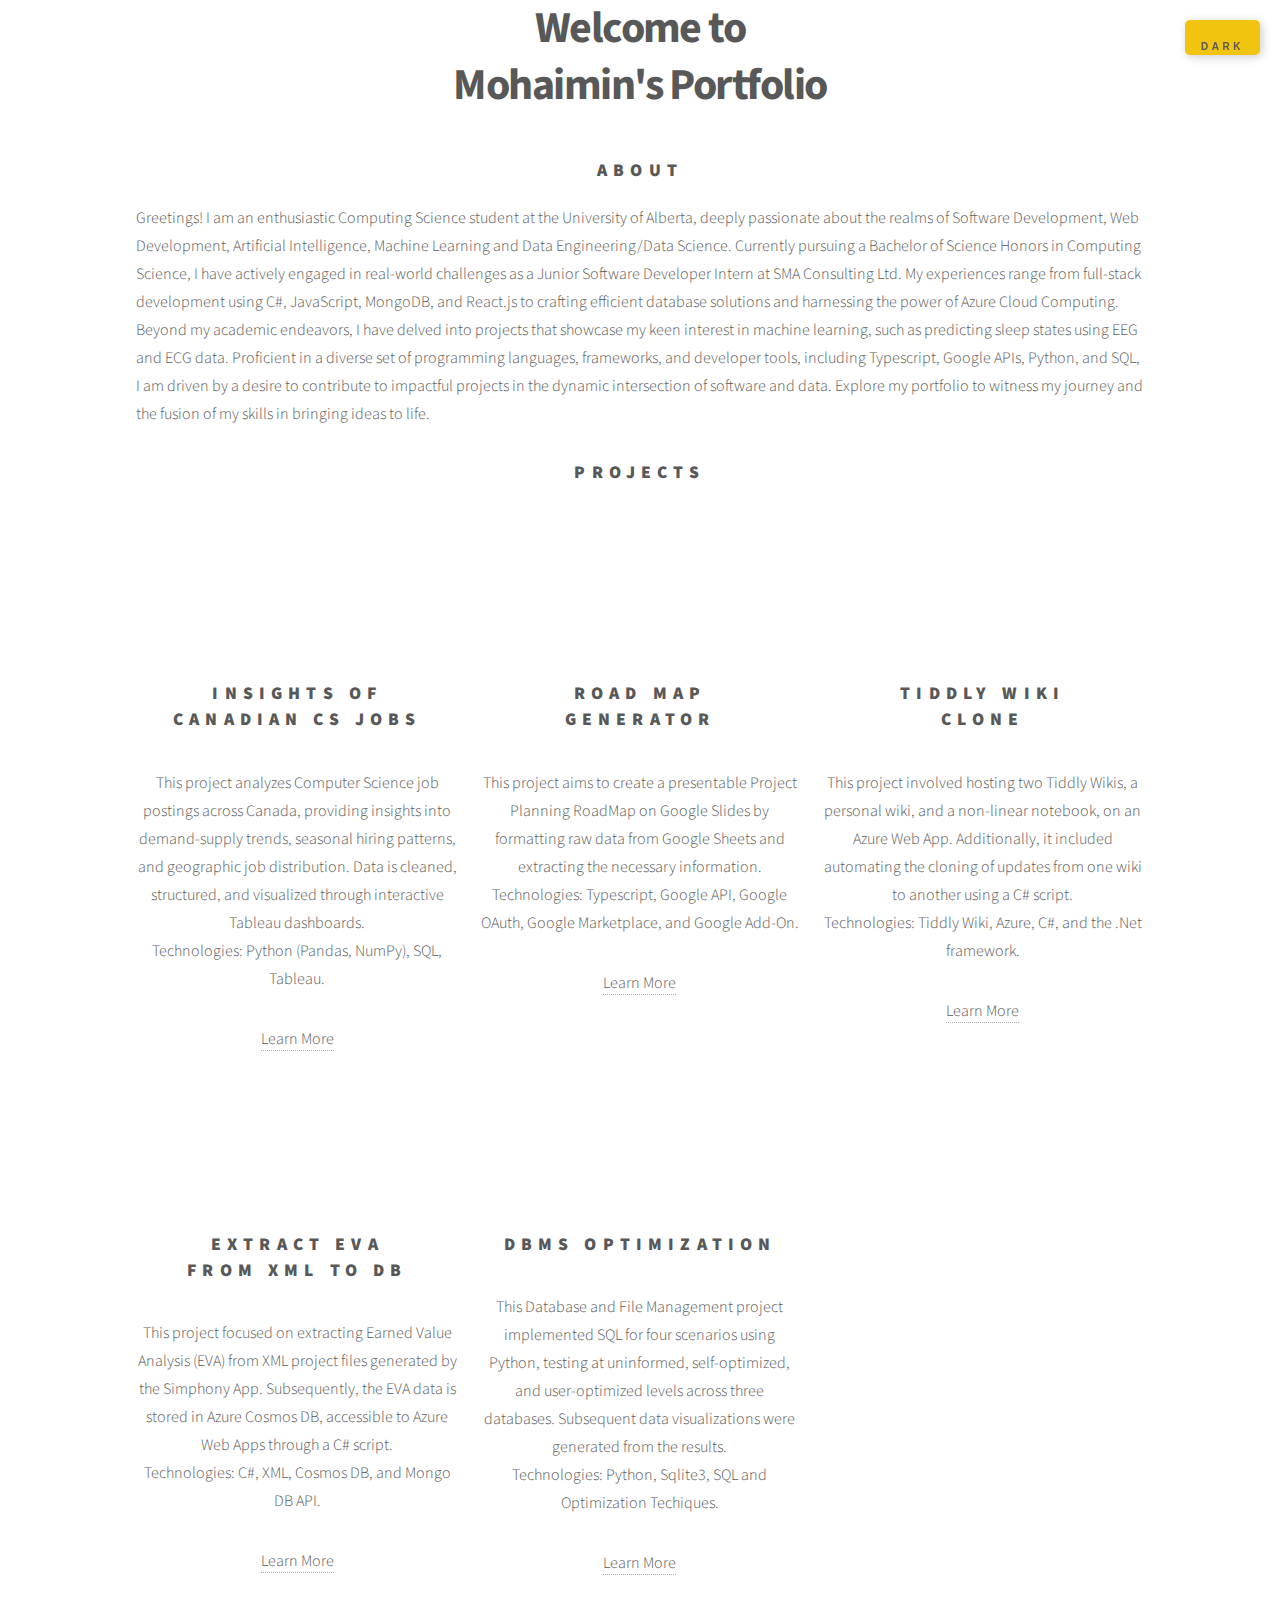
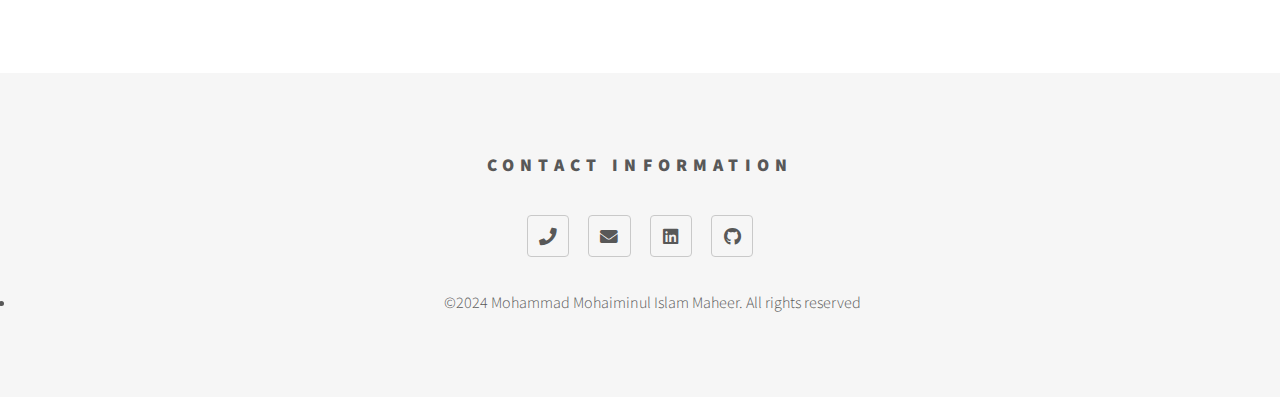
==== commit 8977bd59: "handled the overlapping issue of dark/light mode button" ====
--- a/index.html
+++ b/index.html
@@ -6,10 +6,11 @@
 		<meta name="viewport" content="width=device-width, initial-scale=1, user-scalable=no" />
 		<link rel="stylesheet" href="assets/css/main.css" />
 		<link rel="stylesheet" href="assets/css/darkmode.css" />
+		<link rel="stylesheet" href="assets/css/video.css" />
 		<noscript><link rel="stylesheet" href="assets/css/noscript.css" /></noscript>
 	</head>
 	<body class="is-preload">
-		<button id="theme-toggle">🌙 Dark Mode</button>
+		<button id="theme-toggle"> Dark </button>
 	 	<!-- Wrapper -->
 			<div id="wrapper">
 				<!-- Main -->
@@ -35,90 +36,94 @@
 							<header>
 								<h2><center>Projects</center></h2>
 							</header>
-							<section class="tiles">
+		 					<section class="tiles">
+								<article class="style">
+									<span class="video">
+										<video autoplay loop muted playsinline>
+											<source src="videos/insightsOfCanadianCSJobs.mp4" type="video/mp4">
+											Your browser does not support the video tag.
+										</video>
+									</span>
+									<div class="content" align="center">
+										<h2>Insights of <br />Canadian CS Jobs</h2>
+										<p> 
+											This project analyzes Computer Science job postings across Canada, providing 
+											insights into demand-supply trends, seasonal hiring patterns, and geographic 
+											job distribution. Data is cleaned, structured, and visualized through 
+											interactive Tableau dashboards. <br />
+											Technologies: Python (Pandas, NumPy), SQL, Tableau.	
+										</p>
+										<a href="insightsOfCanadianCSJobs.html">Learn More</a>
+									</div>
+									</article>
 								<article class="style1">
-									<span class="image">
-										<img src="images/RoadMap1.jpeg" alt=""  />
+									<span class="video">
+										<video autoplay loop muted playsinline>
+											<source src="videos/projectRoadmap.mp4" type="video/mp4">
+											Your browser does not support the video tag.
+										</video>
 									</span>
-									<a href="roadMap.html">
+									<div class="content" align="center">
 										<h2>Road Map <br />Generator</h2>
-										<div class="content">
-											<p> 
-												This project aims to create a presentable Project Planning RoadMap on Google Slides by 
-												formatting raw data from Google Sheets and extracting the necessary information. <br /> 
-												Technologies: Typescript, Google API, Google OAuth, Google Marketplace, and Google Add-On.
-											</p>
-										</div>
-									</a>
+										<p> 
+											This project aims to create a presentable Project Planning RoadMap on Google Slides by 
+											formatting raw data from Google Sheets and extracting the necessary information. <br /> 
+											Technologies: Typescript, Google API, Google OAuth, Google Marketplace, and Google Add-On.
+										</p>
+										<a href="roadMap.html">Learn More</a>
+									</div>
 								</article>
 								<article class="style2">
-									<span class="image">
-										<img src="images/tiddlyWiki.jpeg" alt="" />
+									<span class="video">
+										<video autoplay loop muted playsinline>
+											<source src="videos/tiddlyWiki.mp4" type="video/mp4">
+											Your browser does not support the video tag.
+										</video>
 									</span>
-									<a href="tiddlyWikiClone.html">
+									<div class="content" align="center">
 										<h2>Tiddly Wiki <br />Clone</h2>
-										<div class="content">
-											<p> 
-												This project involved hosting two Tiddly Wikis, a personal wiki, and a non-linear notebook, on 
-												an Azure Web App. Additionally, it included automating the cloning of updates from one wiki to 
-												another using a C# script. <br /> Technologies: Tiddly Wiki, Azure, C#, and the .Net framework.
-											</p>
-										</div>
-									</a>
+										<p> 
+											This project involved hosting two Tiddly Wikis, a personal wiki, and a non-linear notebook, on 
+											an Azure Web App. Additionally, it included automating the cloning of updates from one wiki to 
+											another using a C# script. <br /> Technologies: Tiddly Wiki, Azure, C#, and the .Net framework.
+										</p>
+										<a href="tiddlyWikiClone.html">Learn More</a>
+									</div>
 								</article>
 								<article class="style3">
-									<span class="image">
-										<img src="images/XMLtoDB2.jpeg" alt=""  />
+									<span class="video">
+										<video autoplay loop muted playsinline>
+											<source src="videos/xmlToDB.mp4" type="video/mp4">
+											Your browser does not support the video tag.
+										</video>
 									</span>
-									<a href="XMLtoDB.html">
+									<div class="content" align="center">
 										<h2>Extract EVA <br /> From XML To DB</h2>
-										<div class="content">
-											<p>
-												This project focused on extracting Earned Value Analysis (EVA) from XML project files generated 
-												by the Simphony App. Subsequently, the EVA data is stored in Azure Cosmos DB, accessible to 
-												Azure Web Apps through a C# script.  <br /> Technologies: Technologies: C#, XML, Cosmos DB, and 
-												Mongo DB API.
-											</p>
-										</div>
-									</a>
+										<p> 
+											This project focused on extracting Earned Value Analysis (EVA) from XML project files generated 
+											by the Simphony App. Subsequently, the EVA data is stored in Azure Cosmos DB, accessible to
+											Azure Web Apps through a C# script. <br /> Technologies: C#, XML, Cosmos DB, and Mongo DB API.
+										</p>
+										<a href="XMLtoDB.html">Learn More</a>
+									</div>
 								</article>
 								<article class="style4">
-									<span class="image">
-										<img src="images/DbmsOptimization.jpeg" alt="" />
+									<span class="video">
+										<video autoplay loop muted playsinline>
+											<source src="videos/dbOptimization.mp4" type="video/mp4">
+											Your browser does not support the video tag.
+										</video>
 									</span>
-									<a href="DBMSOptimisation.html">
+									<div class="content" align="center">
 										<h2>DBMS Optimization</h2>
-										<div class="content">
-											<p>
-												This Database and File Management project implemented SQL for four scenarios using Python, 
-												testing at uninformed, self-optimized, and user-optimized levels across three databases. 
-												Subsequent data visualizations were generated from the results. <br /> Technologies: Python, 
-												Sqlite3, SQL and Optimization Techiques.
-											</p>
-										</div>
-									</a>
-								</article>
-								<article class="style5">
-									<span class="image">
-										<img src="images/gps-navigator-map.jpeg" alt="" />
-									</span>
-									<a href="#">
-										<h2>Navigator</h2>
-										<div class="content">
-											<p>In Progress...</p>
-										</div>
-									</a>
-								</article>
-								<article class="style6">
-									<span class="image">
-										<img src="images/countdown.jpeg" alt="" />
-									</span>
-									<a href="#">
-										<h2>MIPS Countdown Timer</h2>
-										<div class="content">
-											<p>In Progress..</p>
-										</div>
-									</a>
+										<p> 
+											This Database and File Management project implemented SQL for four scenarios using Python, 
+											testing at uninformed, self-optimized, and user-optimized levels across three databases. 
+											Subsequent data visualizations were generated from the results. <br /> Technologies: Python, 
+											Sqlite3, SQL and Optimization Techiques.
+										</p>
+										<a href="DBMSOptimisation.html">Learn More</a>
+									</div>
 								</article>
 							</section>
 						</div>
@@ -129,7 +134,7 @@
 						<center>
 						<div class="inner">
 							<section>
-								<h2>Contact Information And Websites</h2>
+								<h2>Contact Information</h2>
 								<ul class="icons">
 									<li><a href="tel:+17806953570" class="icon solid style2 fa-phone"><span class="label">Phone</span></a></li>
 									<li><a href="mailto:mmaheer@ualberta.ca" class="icon solid style2 fa-envelope"><span class="label">Email</span></a></li>
@@ -153,25 +158,25 @@
 			<script src="assets/js/util.js"></script>
 			<script src="assets/js/main.js"></script>
 
-			<!-- Dark Mode Script -->
+			<!-- Dark Script -->
 			<script>
 				const themeToggle = document.getElementById("theme-toggle");
 				const body = document.body;
 
-				// Check localStorage for dark mode preference
+				// Check localStorage for Dark preference
 				if (localStorage.getItem("darkMode") === "enabled") {
 					body.classList.add("dark-mode");
-					themeToggle.textContent = "☀️ Light Mode";
+					themeToggle.textContent = "Light";
 				}
 
 				themeToggle.addEventListener("click", () => {
 					body.classList.toggle("dark-mode");
 					if (body.classList.contains("dark-mode")) {
 						localStorage.setItem("darkMode", "enabled");
-						themeToggle.textContent = "☀️ Light Mode";
+						themeToggle.textContent = "Light";
 					} else {
 						localStorage.setItem("darkMode", "disabled");
-						themeToggle.textContent = "🌙 Dark Mode";
+						themeToggle.textContent = "Dark";
 					}
 				});
 			</script>
--- a/assets/css/darkmode.css
+++ b/assets/css/darkmode.css
@@ -1,34 +1,48 @@
-/* Dark Mode Styling */
+/* Dark Styling */
 body.dark-mode {
     background-color: #121212;
     color: #ffffff;
 }
 
-/* Adjust project cards for dark mode */
+/* Adjust project cards for Dark */
 body.dark-mode .tiles article {
     background: #222;
     border: 1px solid #444;
 }
 
-/* Footer dark mode */
+/* Footer Dark */
 body.dark-mode #footer {
     background: #181818;
 }
 
-/* Dark mode button styling */
+/* Dark Button Positioning */
 #theme-toggle {
-    position: fixed;
-    top: 15px;
-    right: 15px;
-    padding: 8px 16px;
-    border: none;
+    position: fixed; /* Keeps it fixed in the top-right */
+    top: 20px; /* Increased from 15px to prevent overlap */
+    right: 20px; /* Ensures the button stays in the top-right */
+    z-index: 1000; /* Ensures it's always on top of other elements */
+    padding: 10px 16px; /* Better button spacing */
     background-color: #f1c40f;
     color: #000;
-    font-size: 14px;
+    font-size: 10px;
+    font-weight: bold;
+    border: none;
+    border-radius: 5px;
     cursor: pointer;
-    border-radius: 5px;
+    box-shadow: 2px 2px 10px rgba(0, 0, 0, 0.2); /* Prevents blending into background */
 }
+
 
 #theme-toggle:hover {
     background-color: #e67e22;
 }
+
+/* Adjust for Small Screens */
+@media screen and (max-width: 768px) {
+    #theme-toggle {
+        top: 10px; /* Reduce space for smaller screens */
+        right: 10px;
+        padding: 8px 12px; /* Slightly smaller button */
+        font-size: 8px;
+    }
+}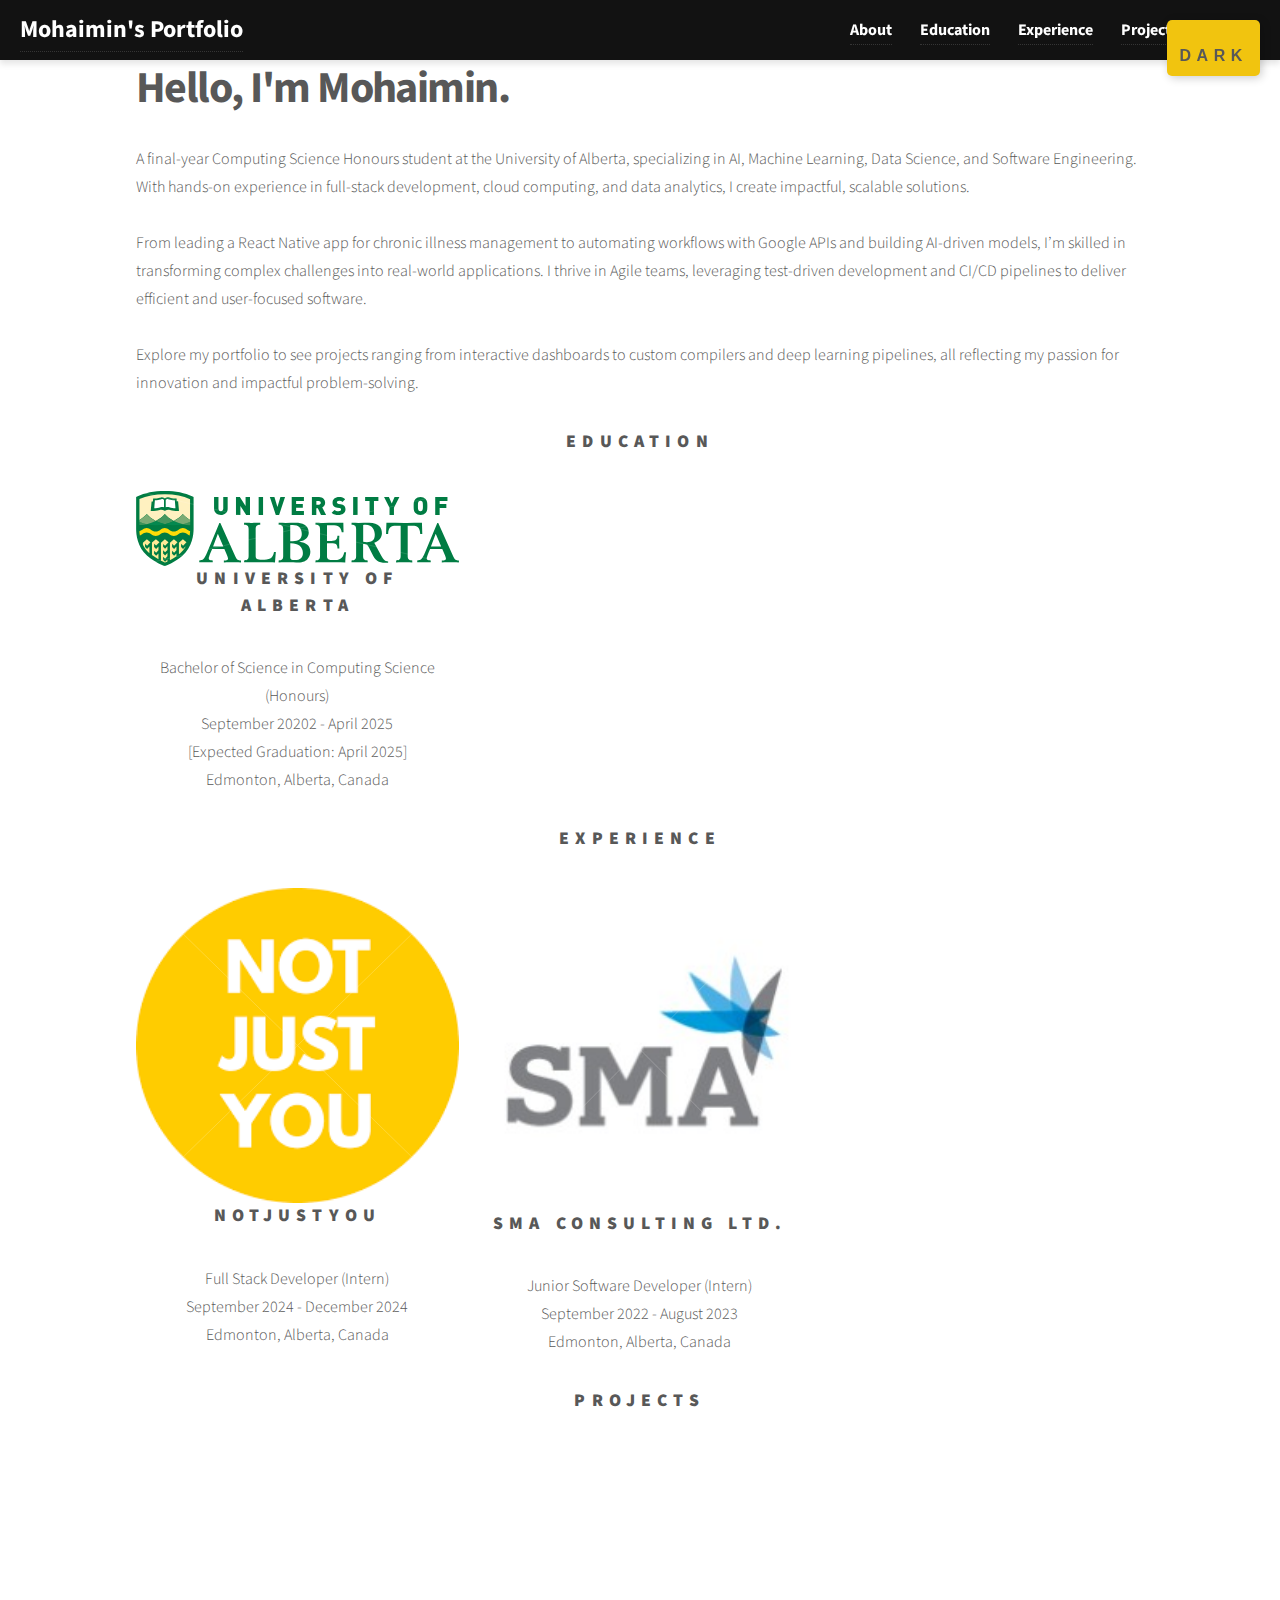
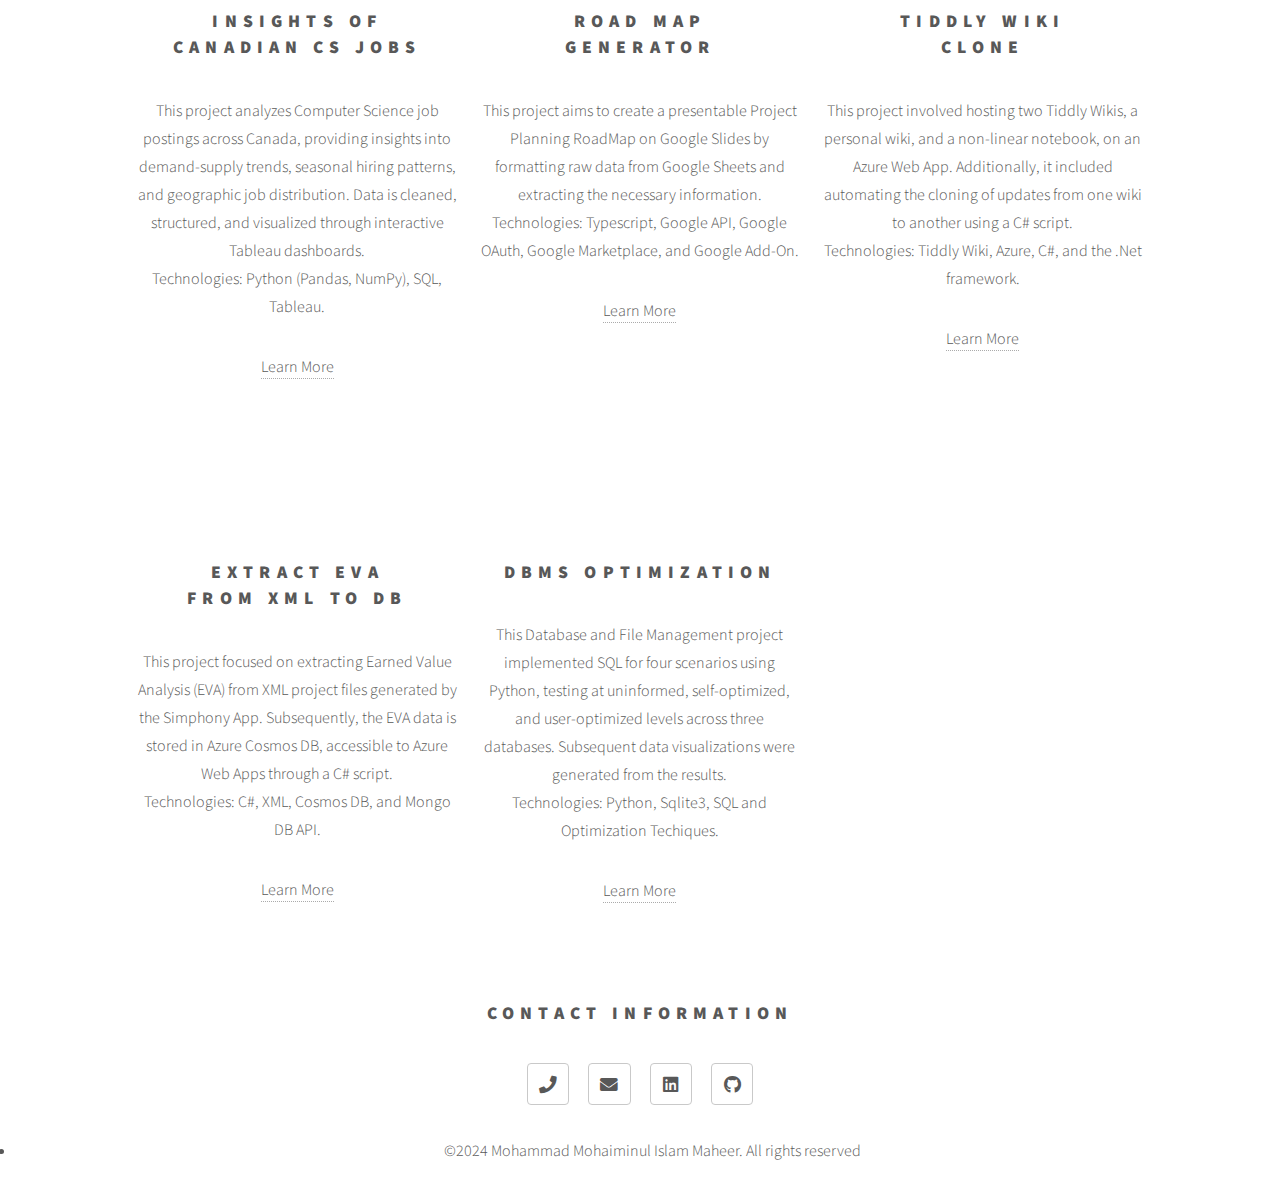
==== commit a2a67f99: "Added Education and Experience section" ====
--- a/index.html
+++ b/index.html
@@ -7,180 +7,236 @@
 		<link rel="stylesheet" href="assets/css/main.css" />
 		<link rel="stylesheet" href="assets/css/darkmode.css" />
 		<link rel="stylesheet" href="assets/css/video.css" />
+		<link rel="stylesheet" href="assets/css/navbar.css" />
 		<noscript><link rel="stylesheet" href="assets/css/noscript.css" /></noscript>
 	</head>
 	<body class="is-preload">
-		<button id="theme-toggle"> Dark </button>
-	 	<!-- Wrapper -->
-			<div id="wrapper">
-				<!-- Main -->
-					<div id="main">
-						<div class="inner">
-							<header>
-								<h1><center>Welcome to<br />
-									Mohaimin's Portfolio</center></h1>
-								<h2><center>About</center></h2>
-								<p>
-									Greetings! I am an enthusiastic Computing Science student at the University of Alberta, deeply passionate 
-									about the realms of Software Development, Web Development, Artificial Intelligence,  Machine Learning and 
-									Data Engineering/Data Science. Currently pursuing a Bachelor of Science Honors in Computing Science, I have 
-									actively engaged in real-world challenges as a Junior Software Developer Intern at SMA Consulting Ltd. My 
-									experiences range from full-stack development using C#, JavaScript, MongoDB, and React.js to crafting 
-									efficient database solutions and harnessing the power of Azure Cloud Computing. Beyond my academic endeavors, 
-									I have delved into projects that showcase my keen interest in machine learning, such as predicting sleep 
-									states using EEG and ECG data. Proficient in a diverse set of programming languages, frameworks, and 
-									developer tools, including Typescript, Google APIs, Python, and SQL, I am driven by a desire to contribute 
-									to impactful projects in the dynamic intersection of software and data. Explore my portfolio to witness my 
-									journey and the fusion of my skills in bringing ideas to life.</p>
-							</header>
-							<header>
-								<h2><center>Projects</center></h2>
-							</header>
-		 					<section class="tiles">
-								<article class="style">
-									<span class="video">
-										<video autoplay loop muted playsinline>
-											<source src="videos/insightsOfCanadianCSJobs.mp4" type="video/mp4">
-											Your browser does not support the video tag.
-										</video>
-									</span>
-									<div class="content" align="center">
-										<h2>Insights of <br />Canadian CS Jobs</h2>
-										<p> 
-											This project analyzes Computer Science job postings across Canada, providing 
-											insights into demand-supply trends, seasonal hiring patterns, and geographic 
-											job distribution. Data is cleaned, structured, and visualized through 
-											interactive Tableau dashboards. <br />
-											Technologies: Python (Pandas, NumPy), SQL, Tableau.	
-										</p>
-										<a href="insightsOfCanadianCSJobs.html">Learn More</a>
-									</div>
-									</article>
-								<article class="style1">
-									<span class="video">
-										<video autoplay loop muted playsinline>
-											<source src="videos/projectRoadmap.mp4" type="video/mp4">
-											Your browser does not support the video tag.
-										</video>
-									</span>
-									<div class="content" align="center">
-										<h2>Road Map <br />Generator</h2>
-										<p> 
-											This project aims to create a presentable Project Planning RoadMap on Google Slides by 
-											formatting raw data from Google Sheets and extracting the necessary information. <br /> 
-											Technologies: Typescript, Google API, Google OAuth, Google Marketplace, and Google Add-On.
-										</p>
-										<a href="roadMap.html">Learn More</a>
-									</div>
-								</article>
-								<article class="style2">
-									<span class="video">
-										<video autoplay loop muted playsinline>
-											<source src="videos/tiddlyWiki.mp4" type="video/mp4">
-											Your browser does not support the video tag.
-										</video>
-									</span>
-									<div class="content" align="center">
-										<h2>Tiddly Wiki <br />Clone</h2>
-										<p> 
-											This project involved hosting two Tiddly Wikis, a personal wiki, and a non-linear notebook, on 
-											an Azure Web App. Additionally, it included automating the cloning of updates from one wiki to 
-											another using a C# script. <br /> Technologies: Tiddly Wiki, Azure, C#, and the .Net framework.
-										</p>
-										<a href="tiddlyWikiClone.html">Learn More</a>
-									</div>
-								</article>
-								<article class="style3">
-									<span class="video">
-										<video autoplay loop muted playsinline>
-											<source src="videos/xmlToDB.mp4" type="video/mp4">
-											Your browser does not support the video tag.
-										</video>
-									</span>
-									<div class="content" align="center">
-										<h2>Extract EVA <br /> From XML To DB</h2>
-										<p> 
-											This project focused on extracting Earned Value Analysis (EVA) from XML project files generated 
-											by the Simphony App. Subsequently, the EVA data is stored in Azure Cosmos DB, accessible to
-											Azure Web Apps through a C# script. <br /> Technologies: C#, XML, Cosmos DB, and Mongo DB API.
-										</p>
-										<a href="XMLtoDB.html">Learn More</a>
-									</div>
-								</article>
-								<article class="style4">
-									<span class="video">
-										<video autoplay loop muted playsinline>
-											<source src="videos/dbOptimization.mp4" type="video/mp4">
-											Your browser does not support the video tag.
-										</video>
-									</span>
-									<div class="content" align="center">
-										<h2>DBMS Optimization</h2>
-										<p> 
-											This Database and File Management project implemented SQL for four scenarios using Python, 
-											testing at uninformed, self-optimized, and user-optimized levels across three databases. 
-											Subsequent data visualizations were generated from the results. <br /> Technologies: Python, 
-											Sqlite3, SQL and Optimization Techiques.
-										</p>
-										<a href="DBMSOptimisation.html">Learn More</a>
-									</div>
-								</article>
-							</section>
-						</div>
-					</div>
-
-				<!-- Footer -->
-					<footer id="footer">
-						<center>
-						<div class="inner">
-							<section>
-								<h2>Contact Information</h2>
-								<ul class="icons">
-									<li><a href="tel:+17806953570" class="icon solid style2 fa-phone"><span class="label">Phone</span></a></li>
-									<li><a href="mailto:mmaheer@ualberta.ca" class="icon solid style2 fa-envelope"><span class="label">Email</span></a></li>
-									<li><a href="http://www.linkedin.com/in/mmaheer" class="icon brands style2 fa-linkedin"><span class="label">LinkedIn</span></a></li>
-									<li><a href="https://github.com/Maheer1207" class="icon brands style2 fa-github"><span class="label">GitHub</span></a></li>
-								</ul>
-							</section>
-							<ul class="copyright">
-								<li>&copy;2024 Mohammad Mohaiminul Islam Maheer. All rights reserved</li>
-							</ul>
-						</center>
-						</div>
-					</footer>
-
+		<!-- Wrapper -->
+		<div id="wrapper">
+			<nav id="navbar">
+				<div class="container">
+					<a href="#" class="logo">Mohaimin's Portfolio</a>
+					<ul class="nav-links">
+						<li><a href="#about">About</a></li>
+						<li><a href="#education">Education</a></li>
+						<li><a href="#experience">Experience</a></li>
+						<li><a href="#projects">Projects</a></li>
+						<li><a href="#contact">Contact</a></li>
+					</ul>
+					<button id="theme-toggle">Dark</button>
+				</div>
+			</nav>
+			<!-- Main -->
+			<div id="main">
+				<div class="inner">
+					
+					<header id="about">
+						<h1>Hello, I'm Mohaimin. </h1>
+						<p>
+							A final-year Computing Science Honours student at the University of Alberta, specializing in AI, Machine Learning, Data Science, and Software Engineering. With hands-on experience in full-stack development, cloud computing, and data analytics, I create impactful, scalable solutions. <br /> <br />
+							From leading a React Native app for chronic illness management to automating workflows with Google APIs and building AI-driven models, I’m skilled in transforming complex challenges into real-world applications. I thrive in Agile teams, leveraging test-driven development and CI/CD pipelines to deliver efficient and user-focused software. <br /> <br />
+							Explore my portfolio to see projects ranging from interactive dashboards to custom compilers and deep learning pipelines, all reflecting my passion for innovation and impactful problem-solving.
+						</p>
+					</header>
+
+					<header id="education">
+						<h2><center>Education</center></h2>
+					</header>
+					<section class="tiles">
+						<article class="style">
+							<span class="image">
+								<img src="images/uofa.svg" alt="" />
+							</span>
+							<div class="content" align="center">
+								<h2>University of Alberta</h2>
+								<p> 
+									Bachelor of Science in Computing Science (Honours) <br />
+									September 20202 - April 2025 <br />
+									[Expected Graduation: April 2025] <br />
+									Edmonton, Alberta, Canada
+								</p>
+							</div>
+						</article>
+					</section>
+
+					<header id="experience">
+						<h2><center>Experience</center></h2>
+					</header>
+					<section class="tiles">
+						<article class="style">
+							<span class="image">
+								<img src="images/notJustYou.png" alt="NotJustYou Logo" />
+							</span>
+							<div class="content" align="center">
+								<h2>NotJustYou</h2>
+								<p> 
+									Full Stack Developer (Intern) <br />
+									September 2024 - December 2024 <br />
+									Edmonton, Alberta, Canada
+								</p>
+							</div>
+						</article>
+						<article class="style">
+							<span class="image">
+								<img src="images/sma_logo.jpeg" alt="SMA Consulting Logo" />
+							</span>
+							<div class="content" align="center">
+								<h2>SMA Consulting Ltd.</h2>
+								<p> 
+									Junior Software Developer (Intern) <br />
+									September 2022 - August 2023 <br />
+									Edmonton, Alberta, Canada
+								</p>
+							</div>
+						</article>
+					</section>
+					
+
+					<header id="projects">
+						<h2><center>Projects</center></h2>
+					</header>
+					<section class="tiles">
+						<article class="style">
+							<span class="video">
+								<video autoplay loop muted playsinline>
+									<source src="videos/insightsOfCanadianCSJobs.mp4" type="video/mp4">
+									Your browser does not support the video tag.
+								</video>
+							</span>
+							<div class="content" align="center">
+								<h2>Insights of <br />Canadian CS Jobs</h2>
+								<p> 
+									This project analyzes Computer Science job postings across Canada, providing 
+									insights into demand-supply trends, seasonal hiring patterns, and geographic 
+									job distribution. Data is cleaned, structured, and visualized through 
+									interactive Tableau dashboards. <br />
+									Technologies: Python (Pandas, NumPy), SQL, Tableau.	
+								</p>
+								<a href="insightsOfCanadianCSJobs.html">Learn More</a>
+							</div>
+						</article>
+						<article class="style1">
+							<span class="video">
+								<video autoplay loop muted playsinline>
+									<source src="videos/projectRoadmap.mp4" type="video/mp4">
+									Your browser does not support the video tag.
+								</video>
+							</span>
+							<div class="content" align="center">
+								<h2>Road Map <br />Generator</h2>
+								<p> 
+									This project aims to create a presentable Project Planning RoadMap on Google Slides by 
+									formatting raw data from Google Sheets and extracting the necessary information. <br /> 
+									Technologies: Typescript, Google API, Google OAuth, Google Marketplace, and Google Add-On.
+								</p>
+								<a href="roadMap.html">Learn More</a>
+							</div>
+						</article>
+						<article class="style2">
+							<span class="video">
+								<video autoplay loop muted playsinline>
+									<source src="videos/tiddlyWiki.mp4" type="video/mp4">
+									Your browser does not support the video tag.
+								</video>
+							</span>
+							<div class="content" align="center">
+								<h2>Tiddly Wiki <br />Clone</h2>
+								<p> 
+									This project involved hosting two Tiddly Wikis, a personal wiki, and a non-linear notebook, on 
+									an Azure Web App. Additionally, it included automating the cloning of updates from one wiki to 
+									another using a C# script. <br /> Technologies: Tiddly Wiki, Azure, C#, and the .Net framework.
+								</p>
+								<a href="tiddlyWikiClone.html">Learn More</a>
+							</div>
+						</article>
+						<article class="style3">
+							<span class="video">
+								<video autoplay loop muted playsinline>
+									<source src="videos/xmlToDB.mp4" type="video/mp4">
+									Your browser does not support the video tag.
+								</video>
+							</span>
+							<div class="content" align="center">
+								<h2>Extract EVA <br /> From XML To DB</h2>
+								<p> 
+									This project focused on extracting Earned Value Analysis (EVA) from XML project files generated 
+									by the Simphony App. Subsequently, the EVA data is stored in Azure Cosmos DB, accessible to
+									Azure Web Apps through a C# script. <br /> Technologies: C#, XML, Cosmos DB, and Mongo DB API.
+								</p>
+								<a href="XMLtoDB.html">Learn More</a>
+							</div>
+						</article>
+						<article class="style4">
+							<span class="video">
+								<video autoplay loop muted playsinline>
+									<source src="videos/dbOptimization.mp4" type="video/mp4">
+									Your browser does not support the video tag.
+								</video>
+							</span>
+							<div class="content" align="center">
+								<h2>DBMS Optimization</h2>
+								<p> 
+									This Database and File Management project implemented SQL for four scenarios using Python, 
+									testing at uninformed, self-optimized, and user-optimized levels across three databases. 
+									Subsequent data visualizations were generated from the results. <br /> Technologies: Python, 
+									Sqlite3, SQL and Optimization Techiques.
+								</p>
+								<a href="DBMSOptimisation.html">Learn More</a>
+							</div>
+						</article>
+					</section>
+				</div>
 			</div>
 
-			<!-- Scripts -->
-			<script src="assets/js/jquery.min.js"></script>
-			<script src="assets/js/browser.min.js"></script>
-			<script src="assets/js/breakpoints.min.js"></script>
-			<script src="assets/js/util.js"></script>
-			<script src="assets/js/main.js"></script>
-
-			<!-- Dark Script -->
-			<script>
-				const themeToggle = document.getElementById("theme-toggle");
-				const body = document.body;
-
-				// Check localStorage for Dark preference
-				if (localStorage.getItem("darkMode") === "enabled") {
-					body.classList.add("dark-mode");
+			<!-- Footer -->
+			<footer id="contact">
+				<center>
+				<div class="inner">
+					<section>
+						<h2>Contact Information</h2>
+						<ul class="icons">
+							<li><a href="tel:+17806953570" class="icon solid style2 fa-phone"><span class="label">Phone</span></a></li>
+							<li><a href="mailto:mmaheer@ualberta.ca" class="icon solid style2 fa-envelope"><span class="label">Email</span></a></li>
+							<li><a href="http://www.linkedin.com/in/mmaheer" class="icon brands style2 fa-linkedin"><span class="label">LinkedIn</span></a></li>
+							<li><a href="https://github.com/Maheer1207" class="icon brands style2 fa-github"><span class="label">GitHub</span></a></li>
+						</ul>
+					</section>
+					<ul class="copyright">
+						<li>&copy;2024 Mohammad Mohaiminul Islam Maheer. All rights reserved</li>
+					</ul>
+				</center>
+				</div>
+			</footer>
+		</div>
+
+		<!-- Scripts -->
+		<script src="assets/js/jquery.min.js"></script>
+		<script src="assets/js/browser.min.js"></script>
+		<script src="assets/js/breakpoints.min.js"></script>
+		<script src="assets/js/util.js"></script>
+		<script src="assets/js/main.js"></script>
+
+		<!-- Dark Script -->
+		<script>
+			const themeToggle = document.getElementById("theme-toggle");
+			const body = document.body;
+
+			// Check localStorage for Dark preference
+			if (localStorage.getItem("darkMode") === "enabled") {
+				body.classList.add("dark-mode");
+				themeToggle.textContent = "Light";
+			}
+
+			themeToggle.addEventListener("click", () => {
+				body.classList.toggle("dark-mode");
+				if (body.classList.contains("dark-mode")) {
+					localStorage.setItem("darkMode", "enabled");
 					themeToggle.textContent = "Light";
+				} else {
+					localStorage.setItem("darkMode", "disabled");
+					themeToggle.textContent = "Dark";
 				}
-
-				themeToggle.addEventListener("click", () => {
-					body.classList.toggle("dark-mode");
-					if (body.classList.contains("dark-mode")) {
-						localStorage.setItem("darkMode", "enabled");
-						themeToggle.textContent = "Light";
-					} else {
-						localStorage.setItem("darkMode", "disabled");
-						themeToggle.textContent = "Dark";
-					}
-				});
-			</script>
-
-
+			});
+		</script>
 	</body>
-</html>+</html>
--- a/assets/css/navbar.css
+++ b/assets/css/navbar.css
@@ -0,0 +1,108 @@
+/* Navigation Bar Styling */
+#navbar {
+    position: fixed;
+    top: 0;
+    width: 100%;
+    height: 60px; /* Fixed height */
+    background-color: #121212; /* Dark theme background */
+    color: white;
+    z-index: 1000;
+    display: flex;
+    align-items: center;
+    justify-content: space-between;
+    padding: 10px 20px;
+    box-shadow: 0px 4px 6px rgba(0, 0, 0, 0.1);
+}
+
+#navbar .container {
+    display: flex;
+    justify-content: space-between;
+    align-items: center;
+    width: 100%;
+}
+
+#navbar .logo {
+    font-size: 1.5rem;
+    font-weight: bold;
+    text-decoration: none;
+    color: white;
+}
+
+#navbar .nav-links {
+    list-style: none;
+    display: flex;
+    gap: 20px;
+    align-items: center; /* Ensure all items align vertically */
+    margin: 0;
+    padding: 0;
+}
+
+#navbar .nav-links li {
+    display: flex;
+    align-items: center;
+}
+
+#navbar .nav-links a {
+    color: white;
+    text-decoration: none;
+    font-size: 1rem;
+    font-weight: bold;
+}
+
+#navbar .nav-links a:hover {
+    color: #f1c40f; /* Highlighted link color */
+}
+
+/* Ensure Dark Mode Button is Styled */
+#navbar button {
+    background-color: #f1c40f;
+    color: #000;
+    font-size: 1rem;
+    font-weight: bold;
+    border: none;
+    border-radius: 5px;
+    cursor: pointer;
+    padding: 8px 12px;
+    margin-left: 20px; /* Space from links */
+    align-self: center; /* Align button with navbar */
+}
+
+#navbar button:hover {
+    background-color: #e67e22;
+}
+
+/* Fix Content Overlap */
+body {
+    margin: 0;
+    padding-top: 60px; /* Equal to navbar height */
+}
+
+/* Responsive Design for Smaller Screens */
+@media screen and (max-width: 768px) {
+    #navbar {
+        flex-direction: column;
+        align-items: center;
+        height: auto; /* Allow expansion */
+        padding: 15px 20px;
+    }
+
+    #navbar .container {
+        flex-direction: column;
+        align-items: center;
+    }
+
+    #navbar .nav-links {
+        flex-direction: column;
+        gap: 10px;
+        margin: 10px 0;
+    }
+
+    #navbar button {
+        margin-left: 0; /* Remove margin-left for mobile */
+        margin-top: 10px; /* Add spacing between button and links */
+    }
+
+    body {
+        padding-top: 80px; /* Add extra padding for expanded navbar */
+    }
+}
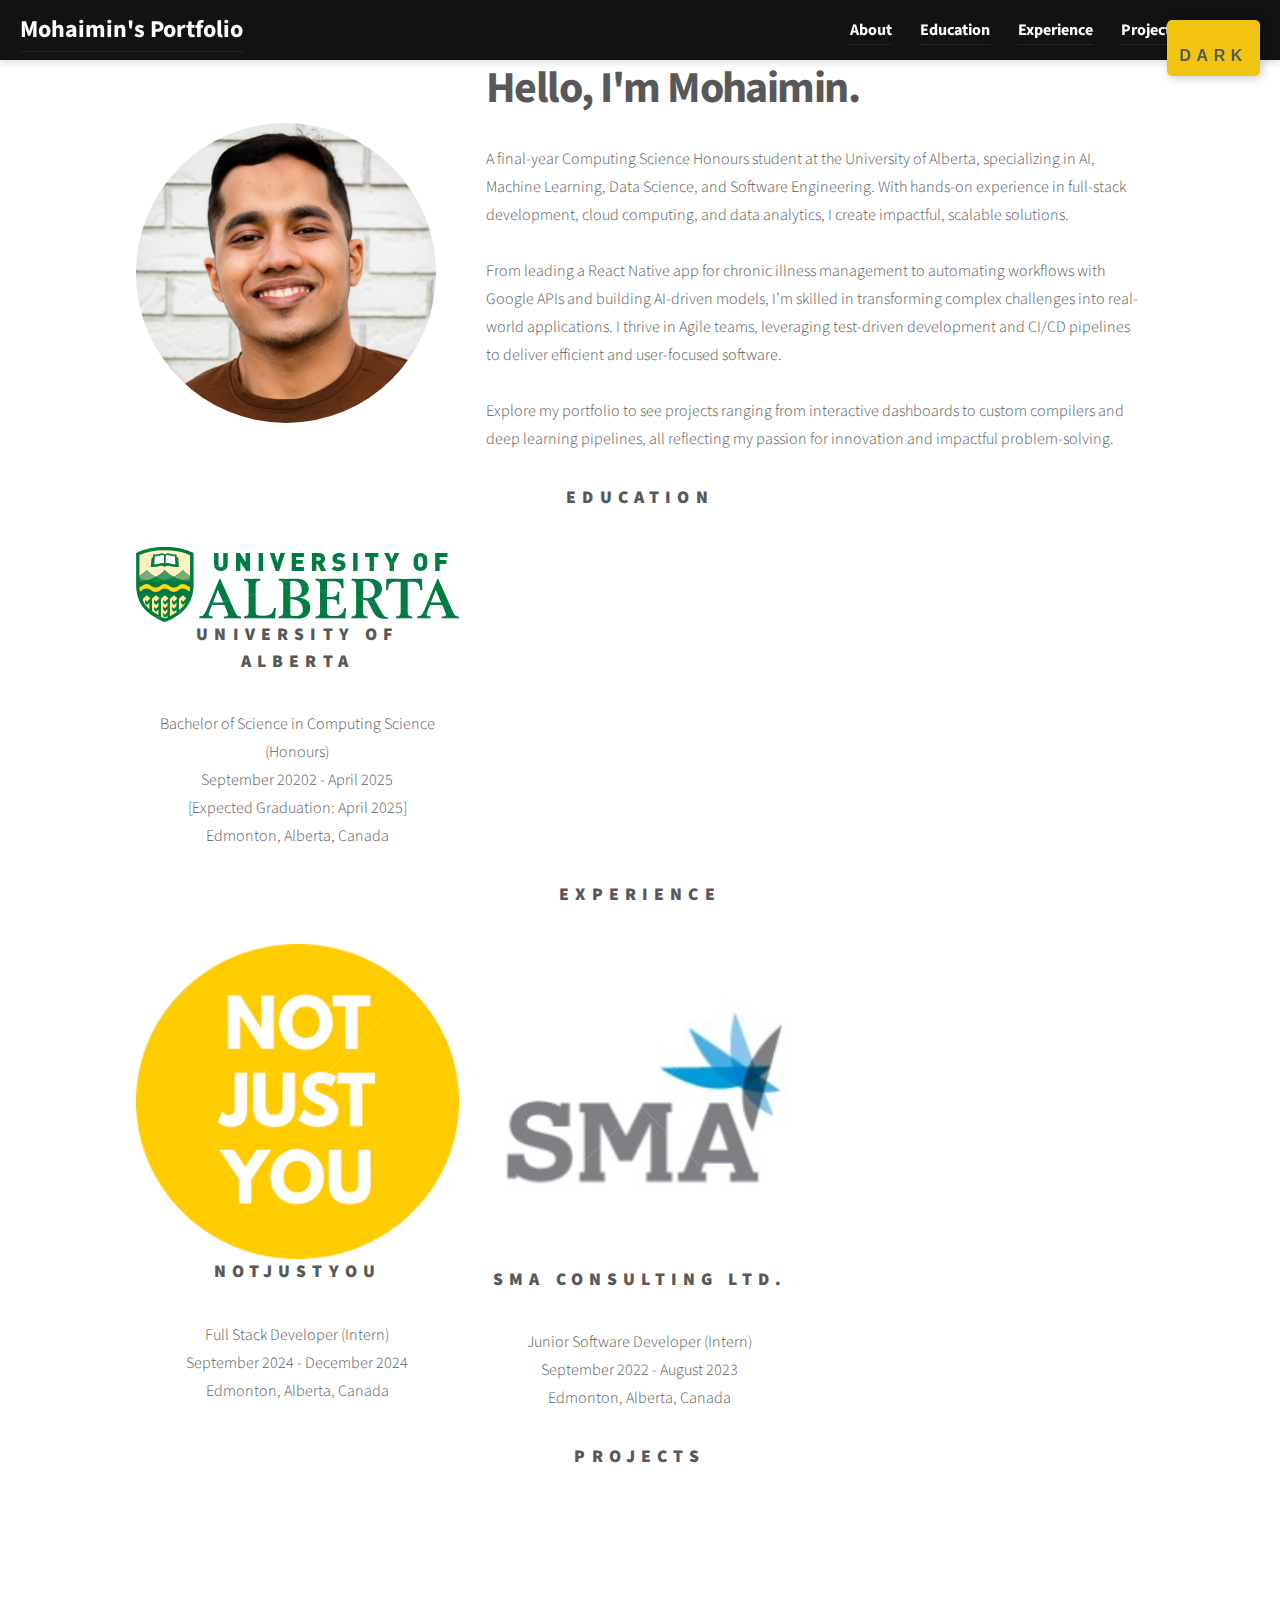
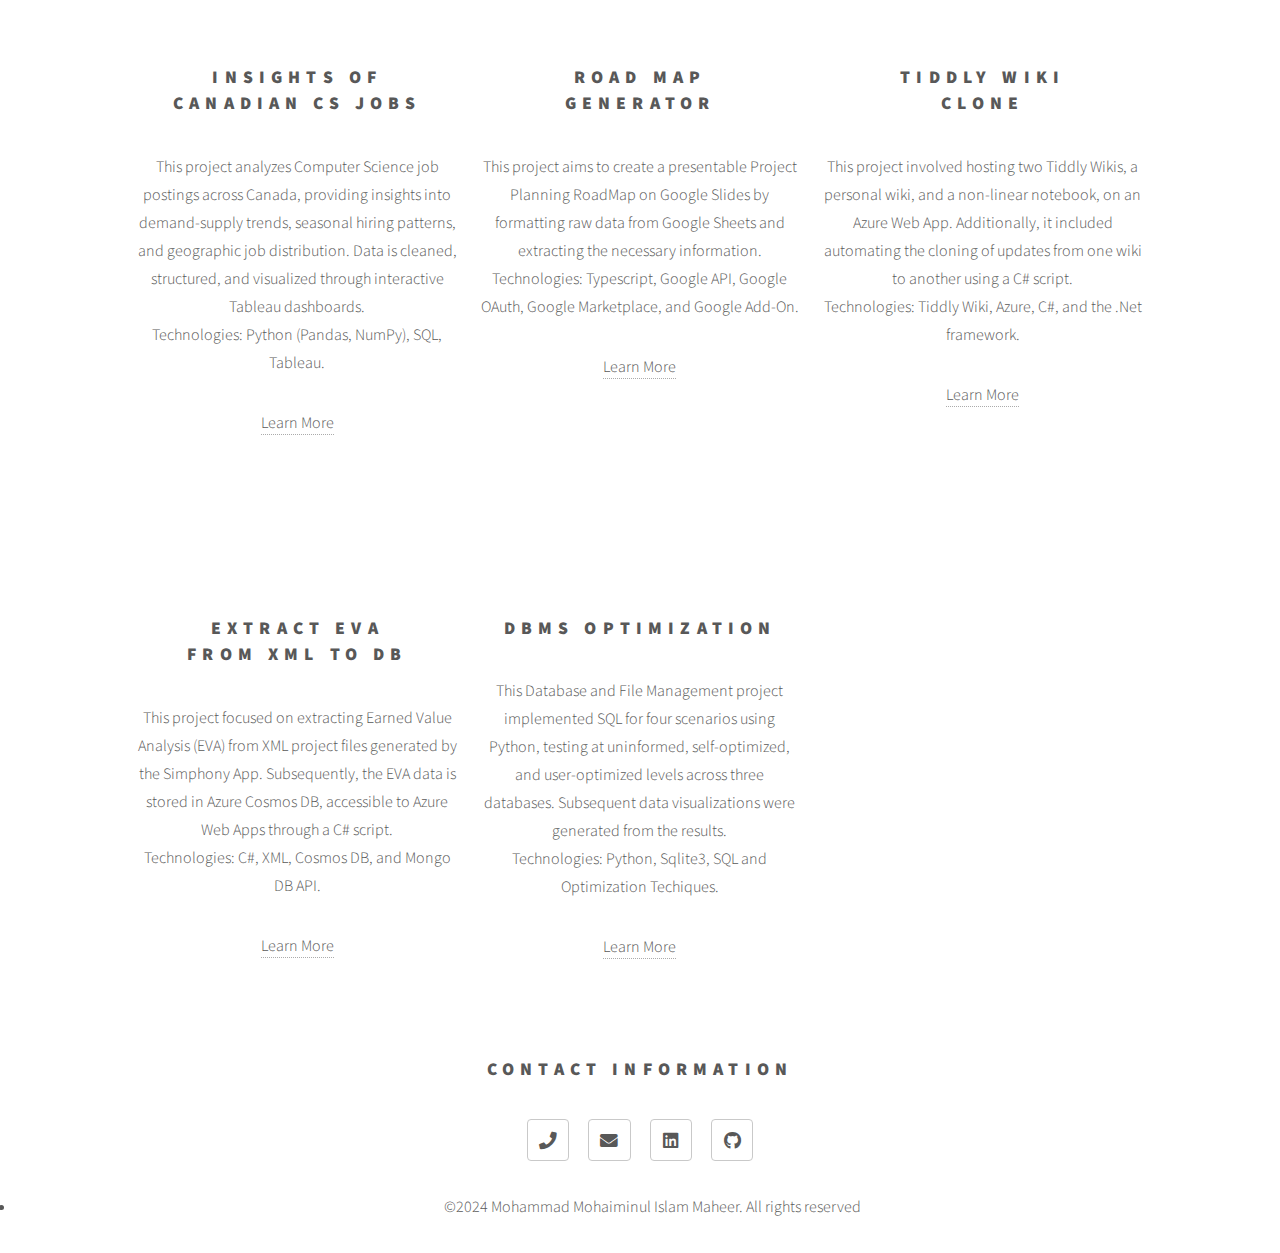
==== commit 825bcf7f: "added profile picture" ====
--- a/index.html
+++ b/index.html
@@ -31,12 +31,17 @@
 				<div class="inner">
 					
 					<header id="about">
-						<h1>Hello, I'm Mohaimin. </h1>
-						<p>
-							A final-year Computing Science Honours student at the University of Alberta, specializing in AI, Machine Learning, Data Science, and Software Engineering. With hands-on experience in full-stack development, cloud computing, and data analytics, I create impactful, scalable solutions. <br /> <br />
-							From leading a React Native app for chronic illness management to automating workflows with Google APIs and building AI-driven models, I’m skilled in transforming complex challenges into real-world applications. I thrive in Agile teams, leveraging test-driven development and CI/CD pipelines to deliver efficient and user-focused software. <br /> <br />
-							Explore my portfolio to see projects ranging from interactive dashboards to custom compilers and deep learning pipelines, all reflecting my passion for innovation and impactful problem-solving.
-						</p>
+						<div class="about-container">
+							<img src="images/profilePic.jpeg" alt="Profile Picture" class="profile-picture" />
+							<div class="about-description">
+								<h1>Hello, I'm Mohaimin. </h1>
+								<p>
+									A final-year Computing Science Honours student at the University of Alberta, specializing in AI, Machine Learning, Data Science, and Software Engineering. With hands-on experience in full-stack development, cloud computing, and data analytics, I create impactful, scalable solutions. <br /> <br />
+									From leading a React Native app for chronic illness management to automating workflows with Google APIs and building AI-driven models, I’m skilled in transforming complex challenges into real-world applications. I thrive in Agile teams, leveraging test-driven development and CI/CD pipelines to deliver efficient and user-focused software. <br /> <br />
+									Explore my portfolio to see projects ranging from interactive dashboards to custom compilers and deep learning pipelines, all reflecting my passion for innovation and impactful problem-solving.
+								</p>
+							</div>
+						</div>
 					</header>
 
 					<header id="education">
--- a/assets/css/main.css
+++ b/assets/css/main.css
@@ -1,10 +1,10 @@
 @import url(fontawesome-all.min.css);
 @import url("https://fonts.googleapis.com/css?family=Source+Sans+Pro:300,700,900");
 
-/*
-	Phantom by HTML5 UP
-	html5up.net | @ajlkn
-	Free for personal and commercial use under the CCA 3.0 license (html5up.net/license)
+/*
+	Phantom by HTML5 UP
+	html5up.net | @ajlkn
+	Free for personal and commercial use under the CCA 3.0 license (html5up.net/license)
 */
 
 html, body, div, span, applet, object,
@@ -31,6 +31,7 @@
 
 body {
 	line-height: 1;
+	
 }
 
 ol, ul {
@@ -3326,4 +3327,21 @@
 				padding: 0 1.25em;
 			}
 
-		}+		}
+
+/* Custom About Section */
+	.about-container {
+		display: flex;
+		align-items: center;
+		gap: 50px;
+	}
+
+	.profile-picture {
+		width: 300px;
+		height: 300px;
+		border-radius: 50%;
+	}
+
+	.about-description {
+		flex: 1;
+	}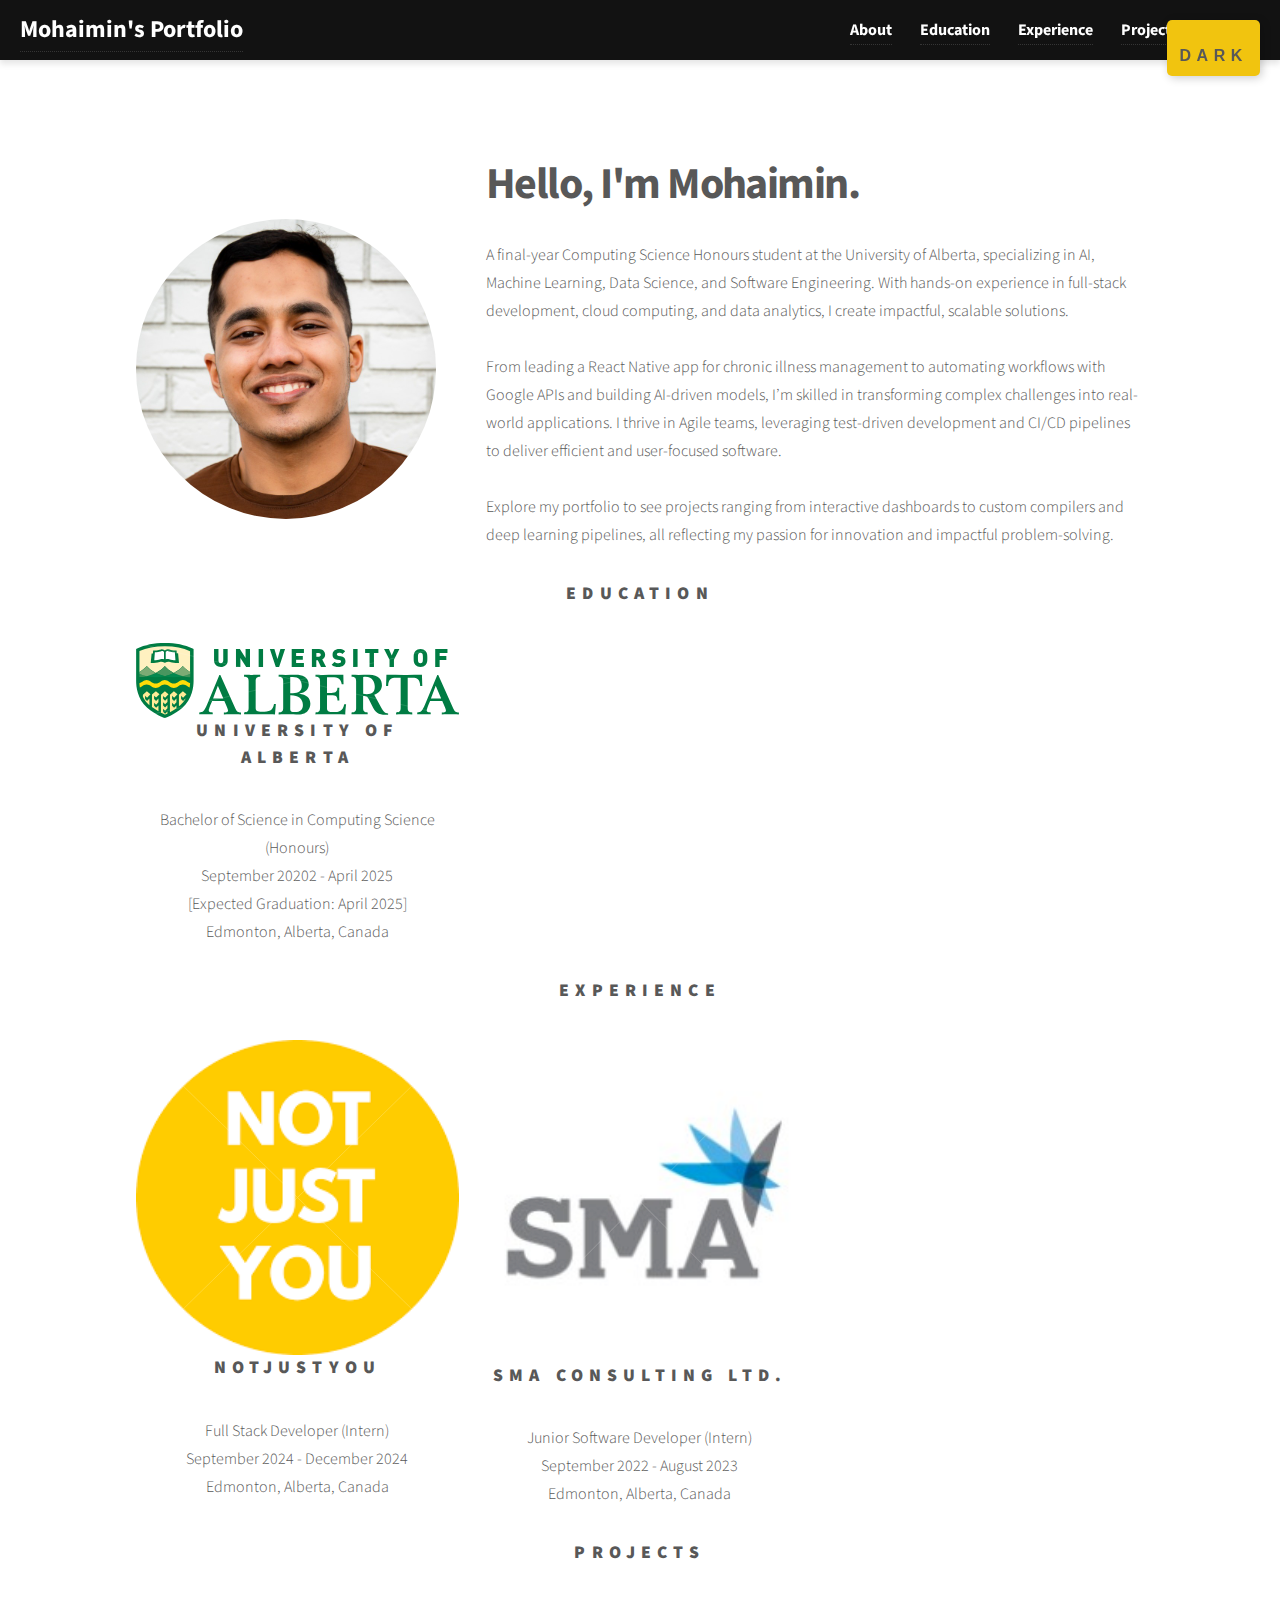
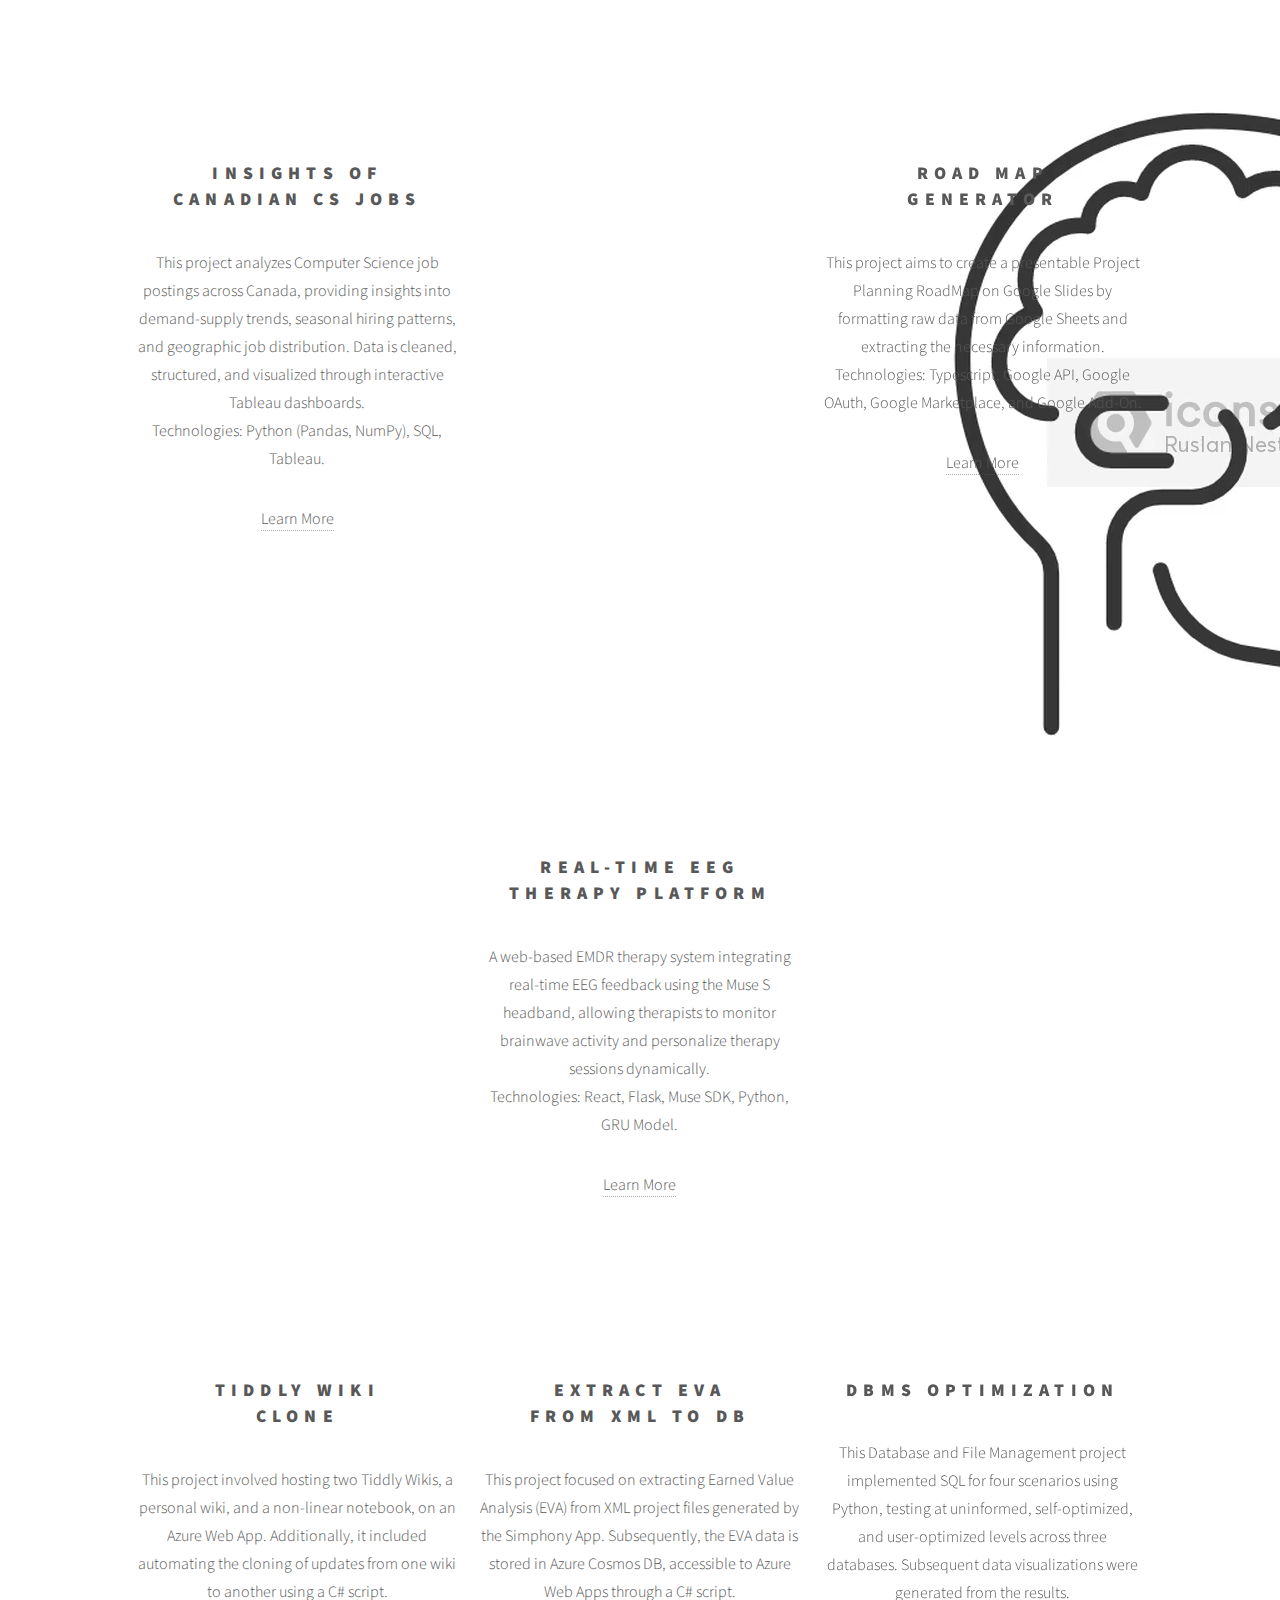
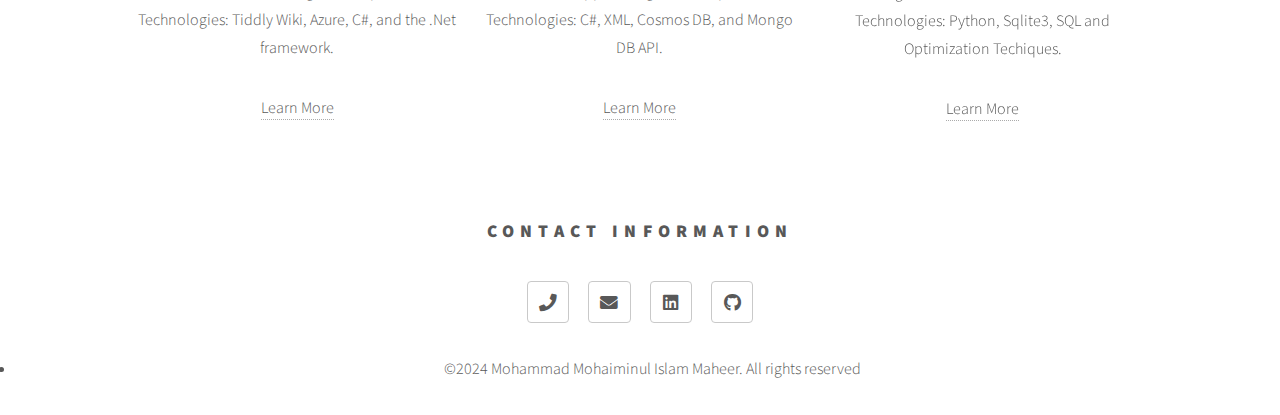
==== commit 7441d21f: "added emdr therapy project" ====
--- a/index.html
+++ b/index.html
@@ -13,21 +13,21 @@
 	<body class="is-preload">
 		<!-- Wrapper -->
 		<div id="wrapper">
-			<nav id="navbar">
-				<div class="container">
-					<a href="#" class="logo">Mohaimin's Portfolio</a>
-					<ul class="nav-links">
-						<li><a href="#about">About</a></li>
-						<li><a href="#education">Education</a></li>
-						<li><a href="#experience">Experience</a></li>
-						<li><a href="#projects">Projects</a></li>
-						<li><a href="#contact">Contact</a></li>
-					</ul>
-					<button id="theme-toggle">Dark</button>
-				</div>
-			</nav>
 			<!-- Main -->
 			<div id="main">
+				<nav id="navbar">
+					<div class="container">
+						<a href="#" class="logo">Mohaimin's Portfolio</a>
+						<ul class="nav-links">
+							<li><a href="#about">About</a></li>
+							<li><a href="#education">Education</a></li>
+							<li><a href="#experience">Experience</a></li>
+							<li><a href="#projects">Projects</a></li>
+							<li><a href="#contact">Contact</a></li>
+						</ul>
+						<button id="theme-toggle">Dark</button>
+					</div>
+				</nav>
 				<div class="inner">
 					
 					<header id="about">
@@ -118,8 +118,26 @@
 									Technologies: Python (Pandas, NumPy), SQL, Tableau.	
 								</p>
 								<a href="insightsOfCanadianCSJobs.html">Learn More</a>
-							</div>
-						</article>
+			 				</div>
+						</article>
+						<article class="style">
+							<span class="video">
+								<video autoplay loop muted playsinline>
+									<source src="videos/eegTherapy.mp4" type="video/mp4">
+									Your browser does not support the video tag.
+								</video>
+							</span>
+							<div class="content" align="center">
+								<h2>Real-Time EEG <br /> Therapy Platform</h2>
+								<p> 
+									A web-based EMDR therapy system integrating real-time EEG feedback using the Muse S headband, 
+									allowing therapists to monitor brainwave activity and personalize therapy sessions dynamically.  
+									<br />
+									Technologies: React, Flask, Muse SDK, Python, GRU Model.	
+								</p>
+								<a href="eegTherapy.html">Learn More</a>
+							</div>
+						</article>						
 						<article class="style1">
 							<span class="video">
 								<video autoplay loop muted playsinline>
--- a/assets/css/main.css
+++ b/assets/css/main.css
@@ -3152,13 +3152,13 @@
 /* Main */
 
 	#main {
-		padding: 0em 0 6em 0 ;
+		padding: 6em 0 6em 0 ;
 	}
 
 		@media screen and (max-width: 736px) {
 
 			#main {
-				padding: 0em 0 4em 0 ;
+				padding: 8em 0 4em 0 ;
 			}
 
 		}
@@ -3344,4 +3344,23 @@
 
 	.about-description {
 		flex: 1;
+	}
+
+/* Media Queries for Responsiveness */
+	@media screen and (max-width: 768px) {
+		.about-container {
+			flex-direction: column;
+			align-items: center;
+			text-align: center;
+		}
+
+		.profile-picture {
+			width: 150px; /* Adjust the size for smaller screens */
+			height: 150px; /* Adjust the size for smaller screens */
+			margin-bottom: 20px;
+		}
+
+		.about-description {
+			text-align: center;
+		}
 	}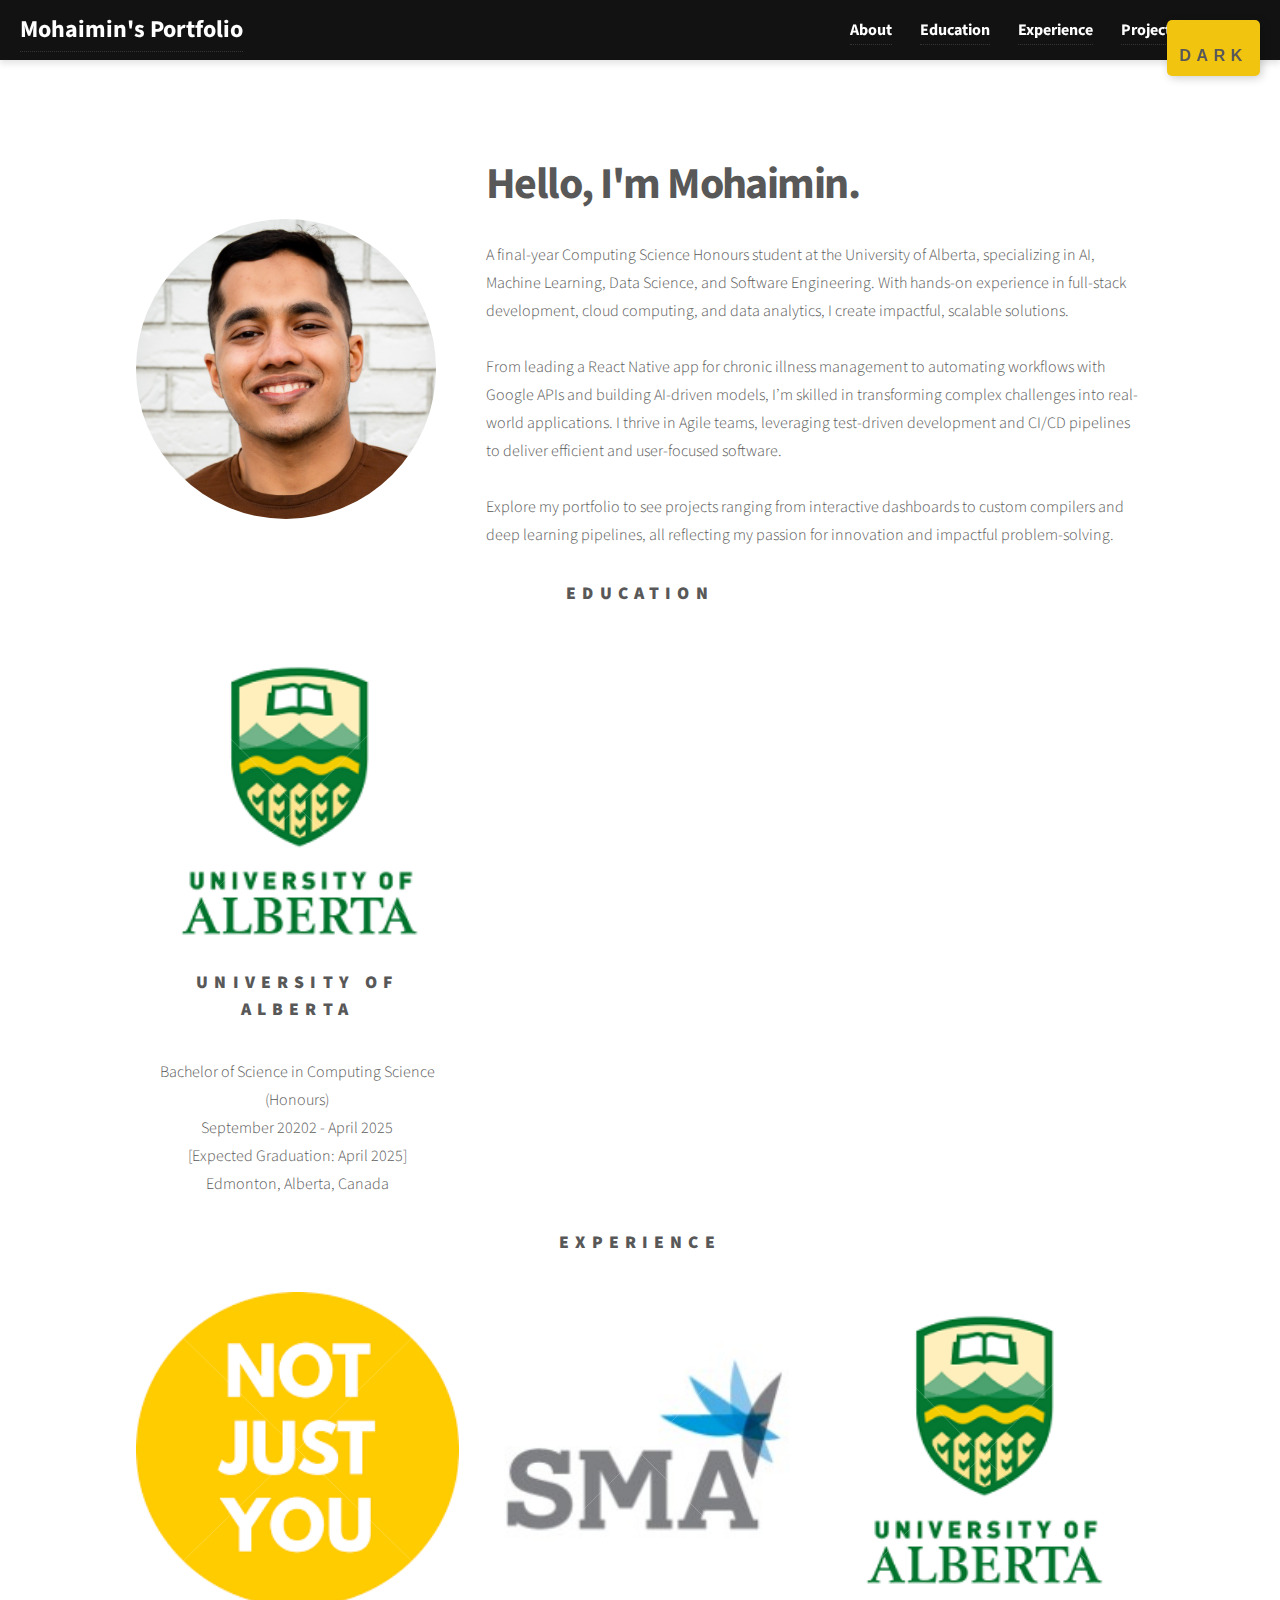
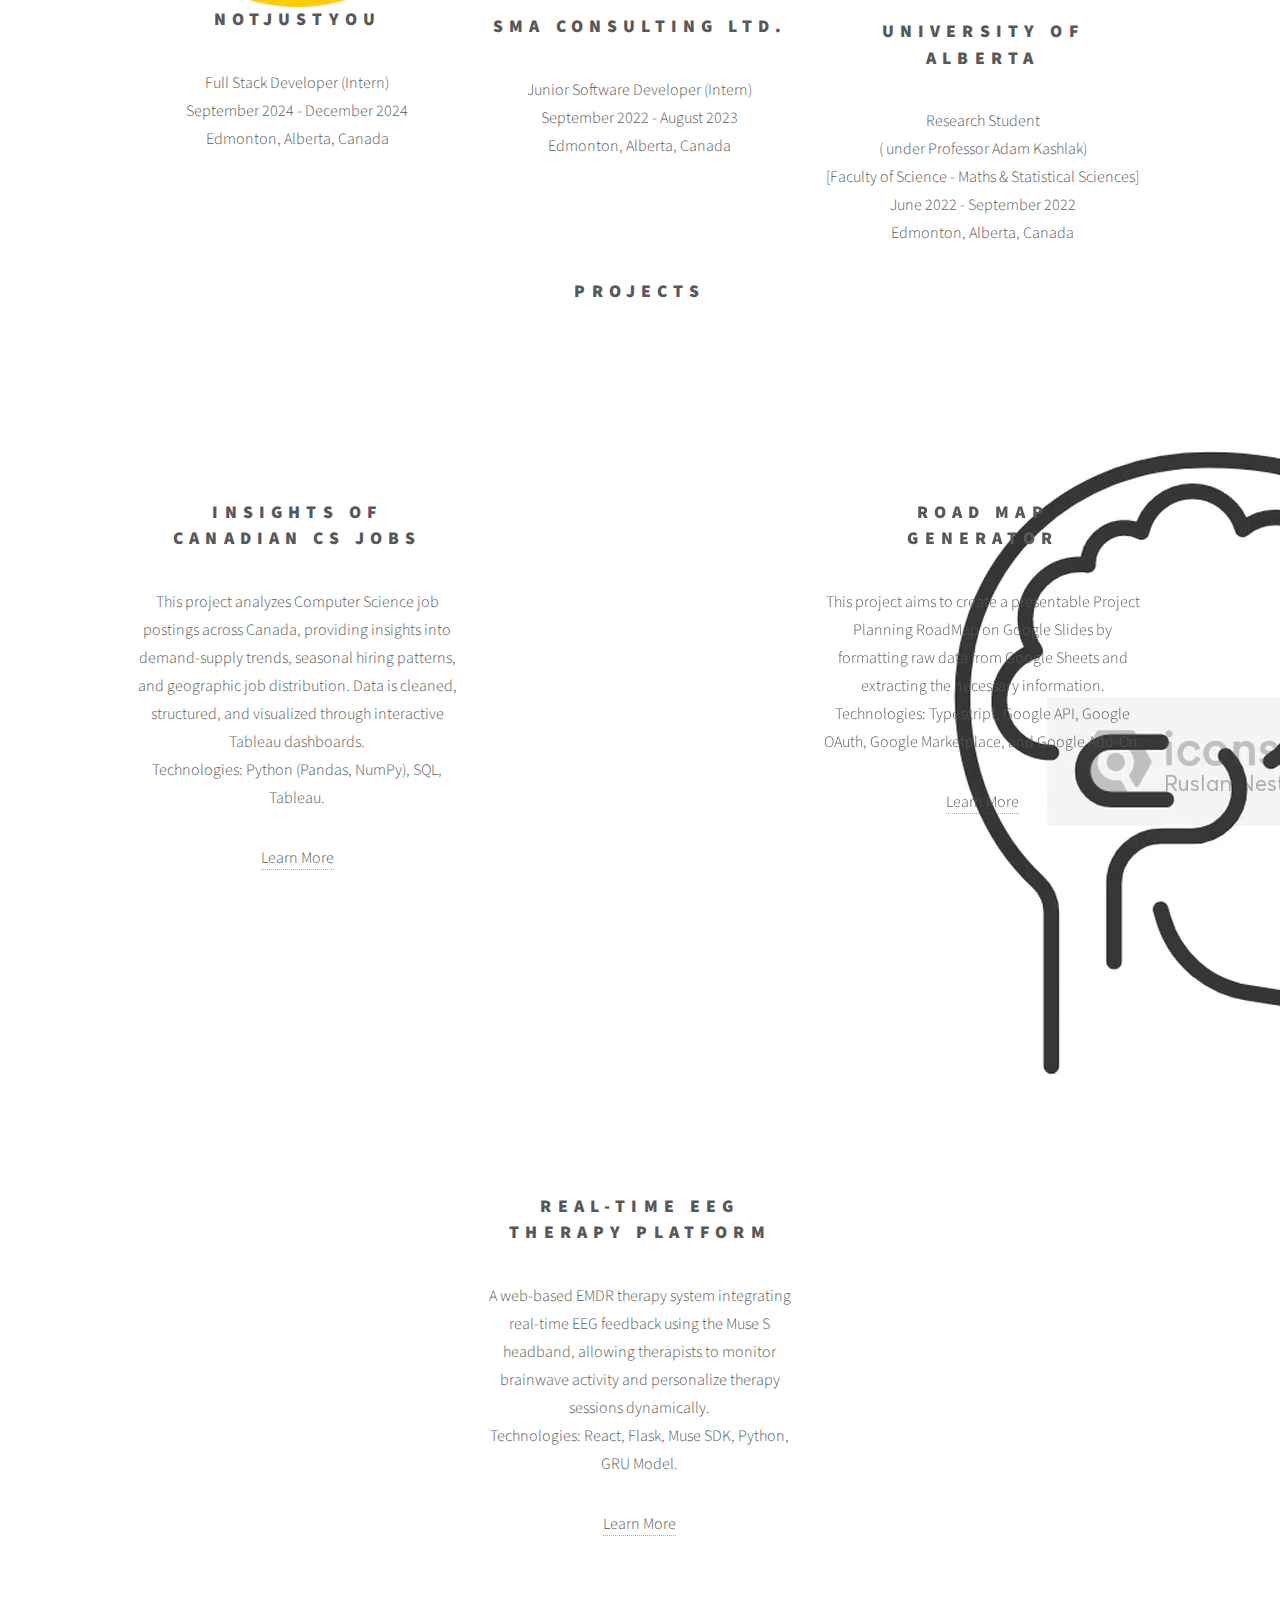
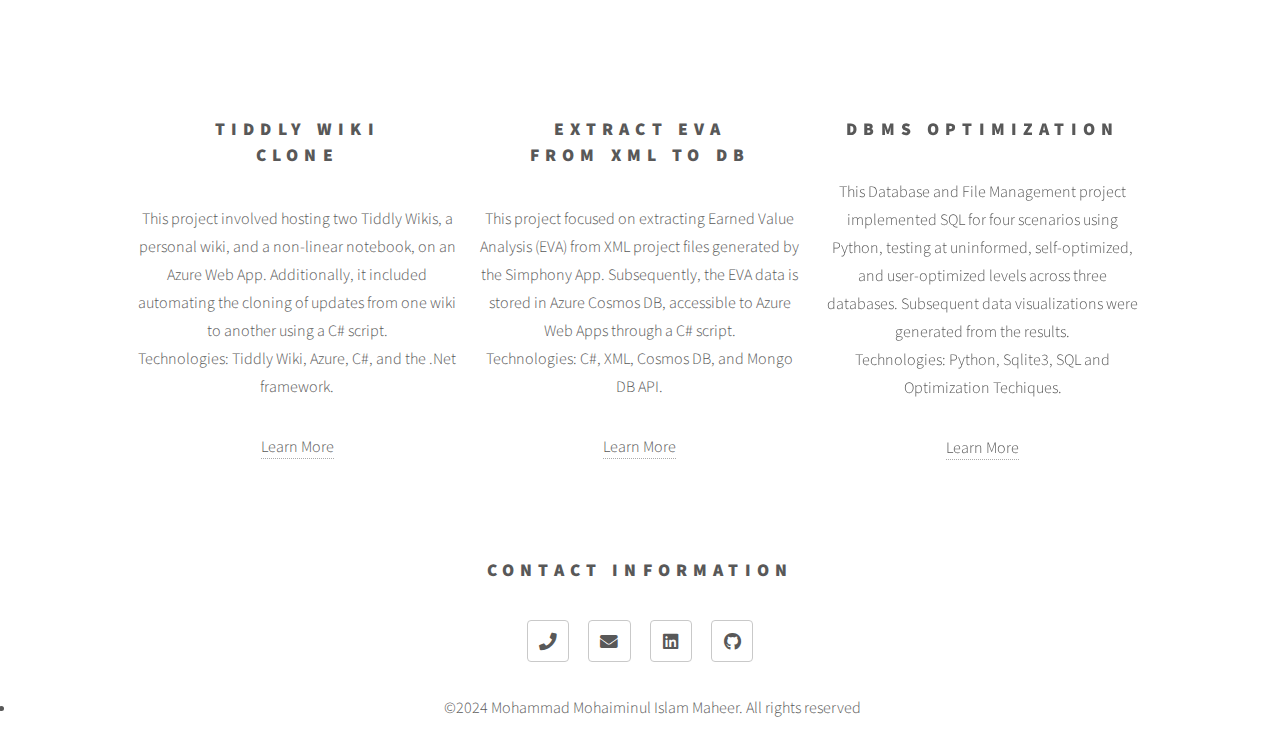
==== commit 1b3fb187: "added reseach student expr, and updated UofA's logo" ====
--- a/index.html
+++ b/index.html
@@ -50,7 +50,7 @@
 					<section class="tiles">
 						<article class="style">
 							<span class="image">
-								<img src="images/uofa.svg" alt="" />
+								<img src="images/uofa.png" alt="" />
 							</span>
 							<div class="content" align="center">
 								<h2>University of Alberta</h2>
@@ -90,6 +90,21 @@
 								<p> 
 									Junior Software Developer (Intern) <br />
 									September 2022 - August 2023 <br />
+									Edmonton, Alberta, Canada
+								</p>
+							</div>
+						</article>
+						<article class="style">
+							<span class="image">
+								<img src="images/uofa.png" alt="University of Alberta Logo" />
+							</span>
+							<div class="content" align="center">
+								<h2>University of Alberta</h2>
+								<p> 
+									Research Student <br/>
+									( under Professor Adam Kashlak) <br/>
+									[Faculty of Science - Maths & Statistical Sciences] <br />
+									June 2022 - September 2022 <br />
 									Edmonton, Alberta, Canada
 								</p>
 							</div>
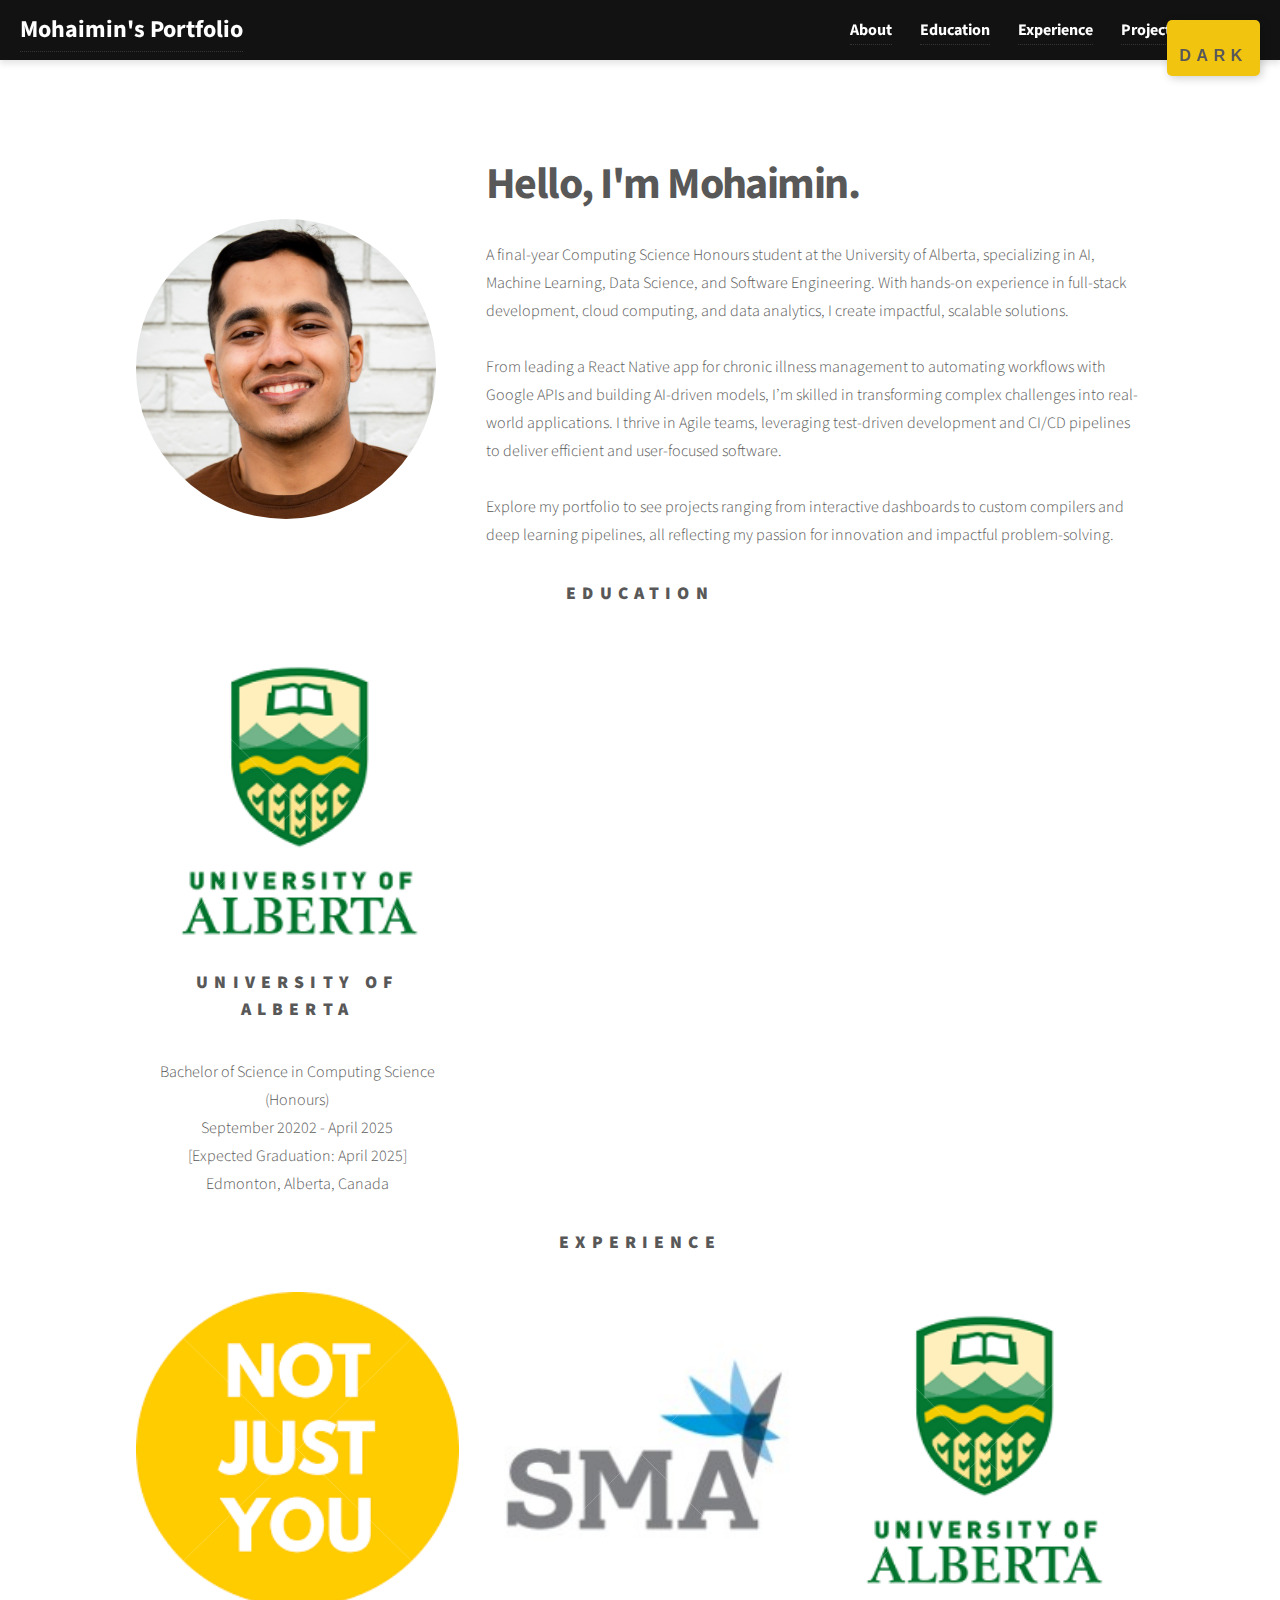
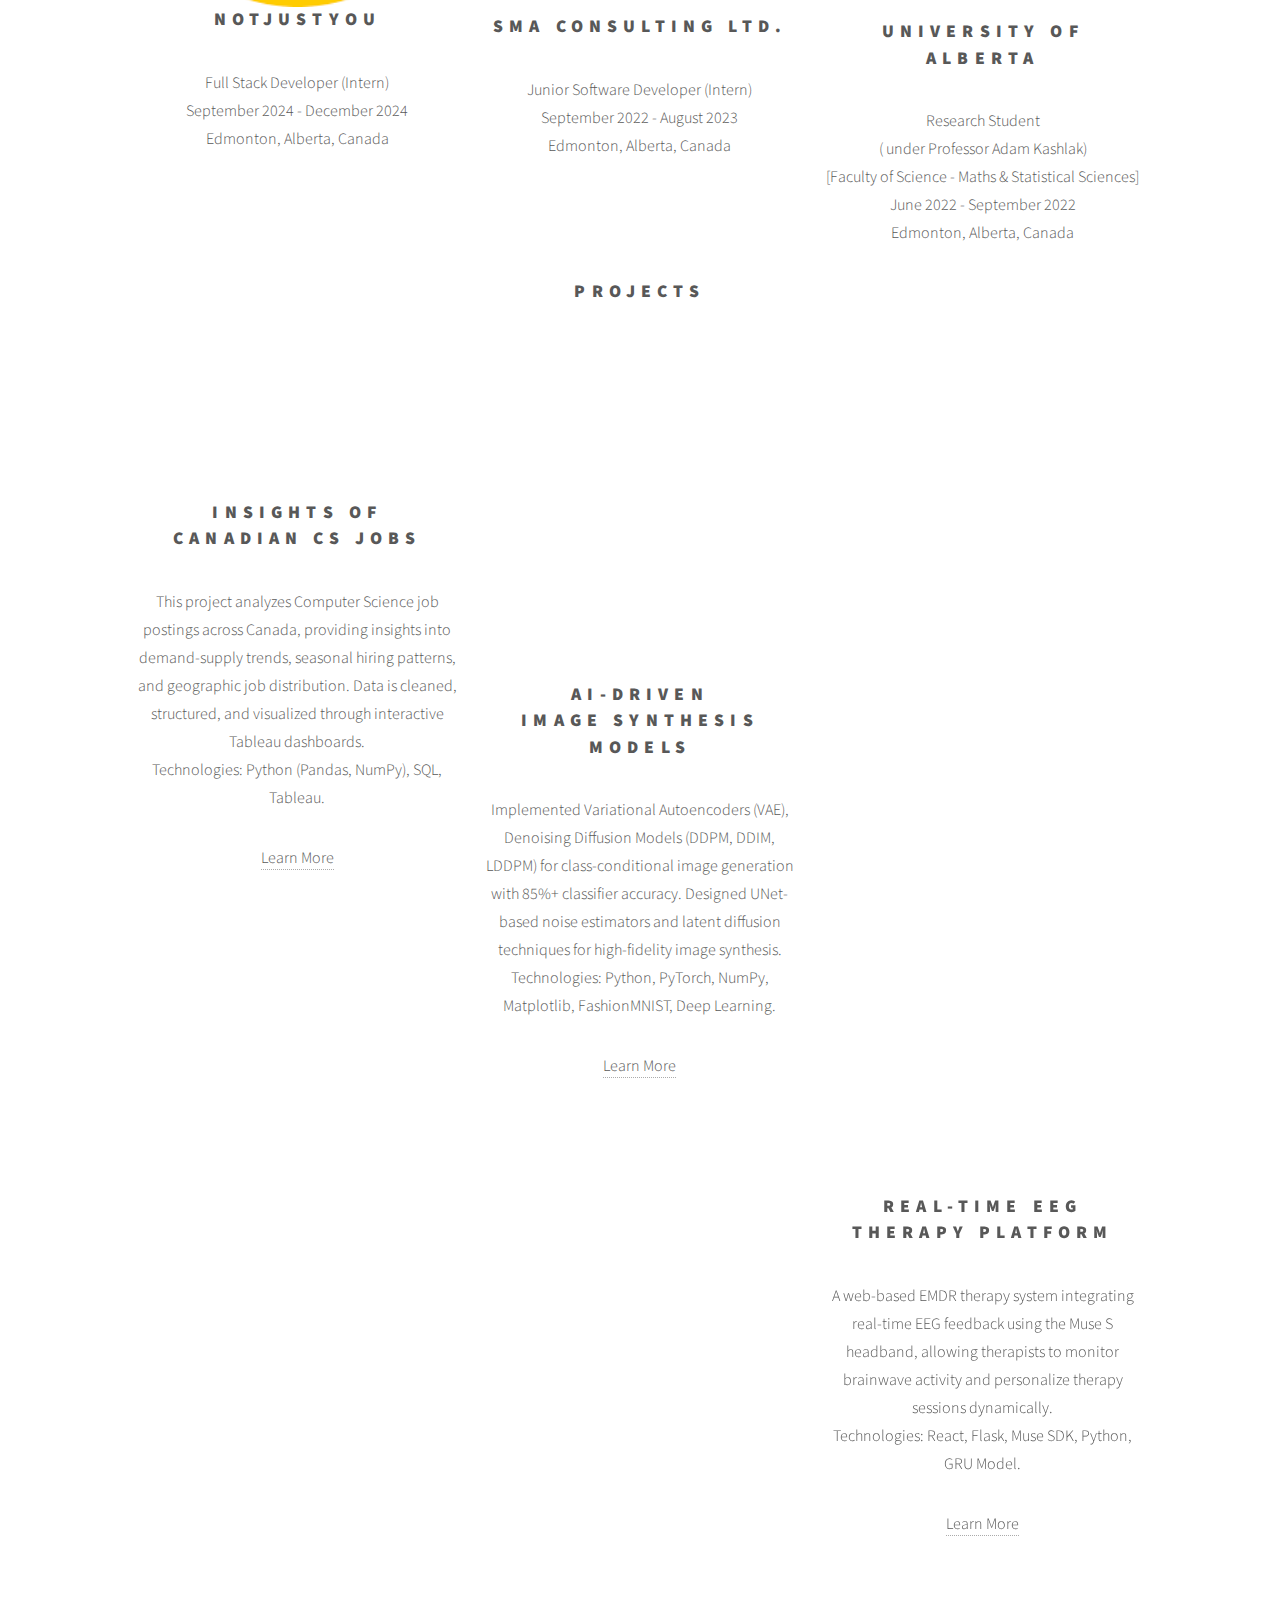
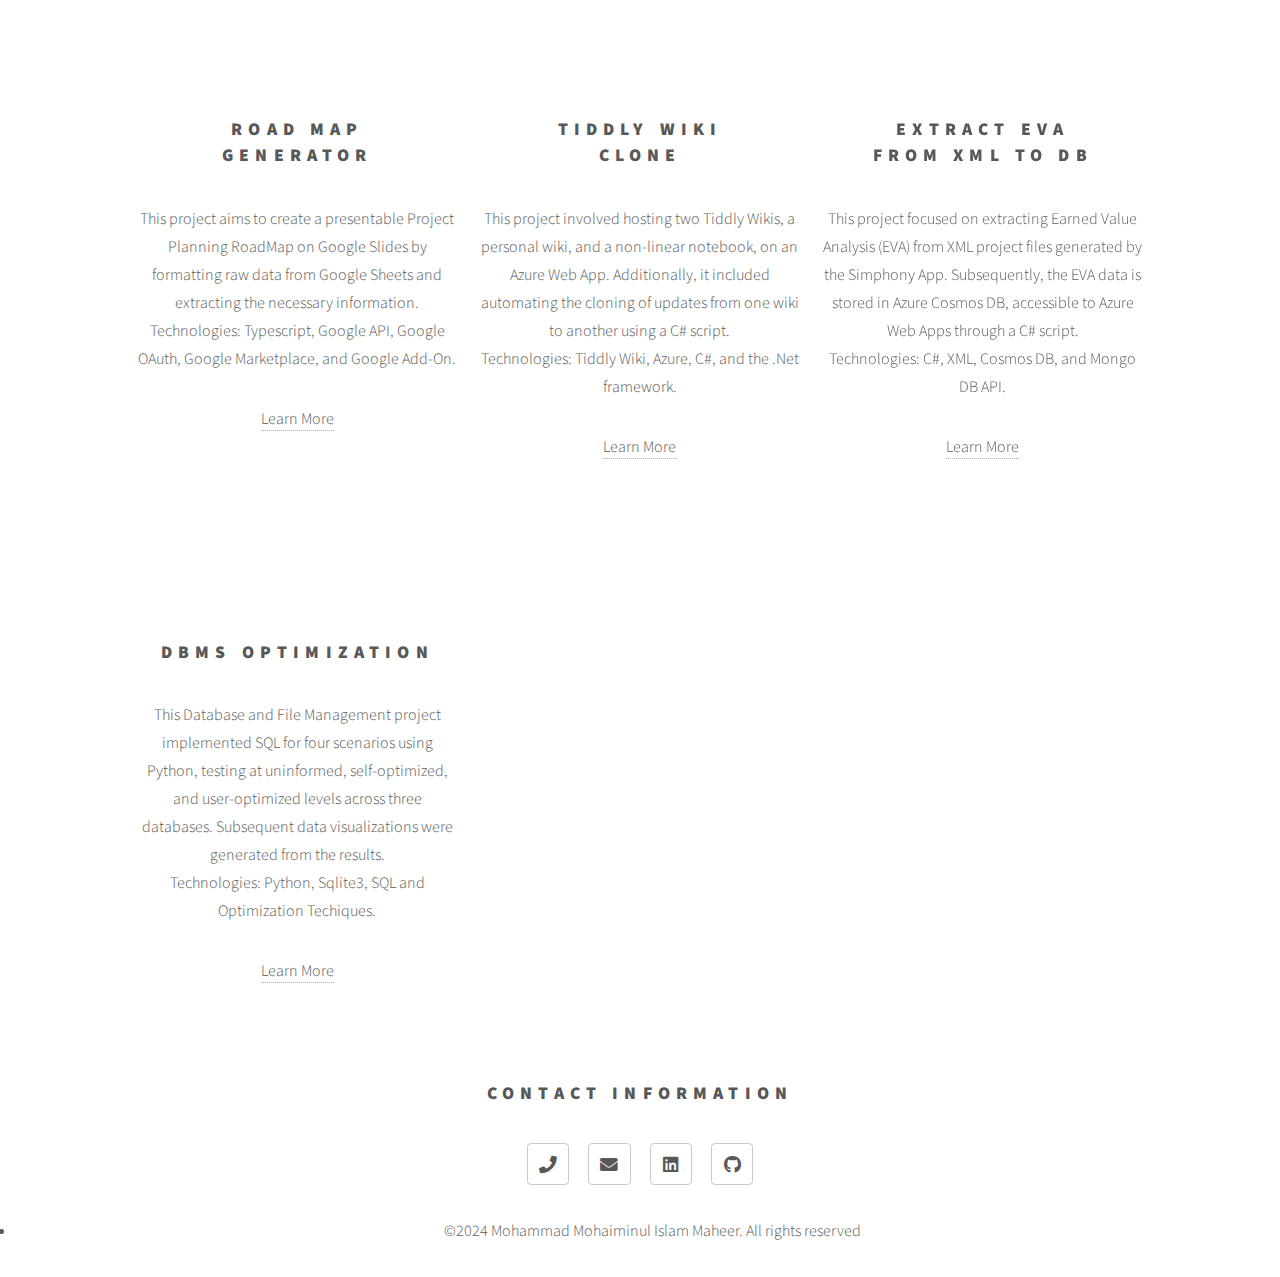
==== commit b1321ba4: "added proj ai_image_synthesis" ====
--- a/index.html
+++ b/index.html
@@ -138,6 +138,25 @@
 						<article class="style">
 							<span class="video">
 								<video autoplay loop muted playsinline>
+										<source src="videos/ImageSynthesis.mp4" type="video/mp4">
+										Your browser does not support the video tag.
+								</video>
+							</span>
+							<div class="content" align="center">
+								<h2>AI-Driven <br /> Image Synthesis Models</h2>
+								<p>
+									Implemented Variational Autoencoders (VAE), Denoising Diffusion Models (DDPM, DDIM, LDDPM)
+									for class-conditional image generation with 85%+ classifier accuracy.
+									Designed UNet-based noise estimators and latent diffusion techniques for 
+									high-fidelity image synthesis. <br />
+									Technologies: Python, PyTorch, NumPy, Matplotlib, FashionMNIST, Deep Learning.
+								</p>
+								<a href="ai_image_synthesis.html">Learn More</a>
+							</div>
+						</article>		
+						<article class="style">
+							<span class="video">
+								<video autoplay loop muted playsinline>
 									<source src="videos/eegTherapy.mp4" type="video/mp4">
 									Your browser does not support the video tag.
 								</video>
